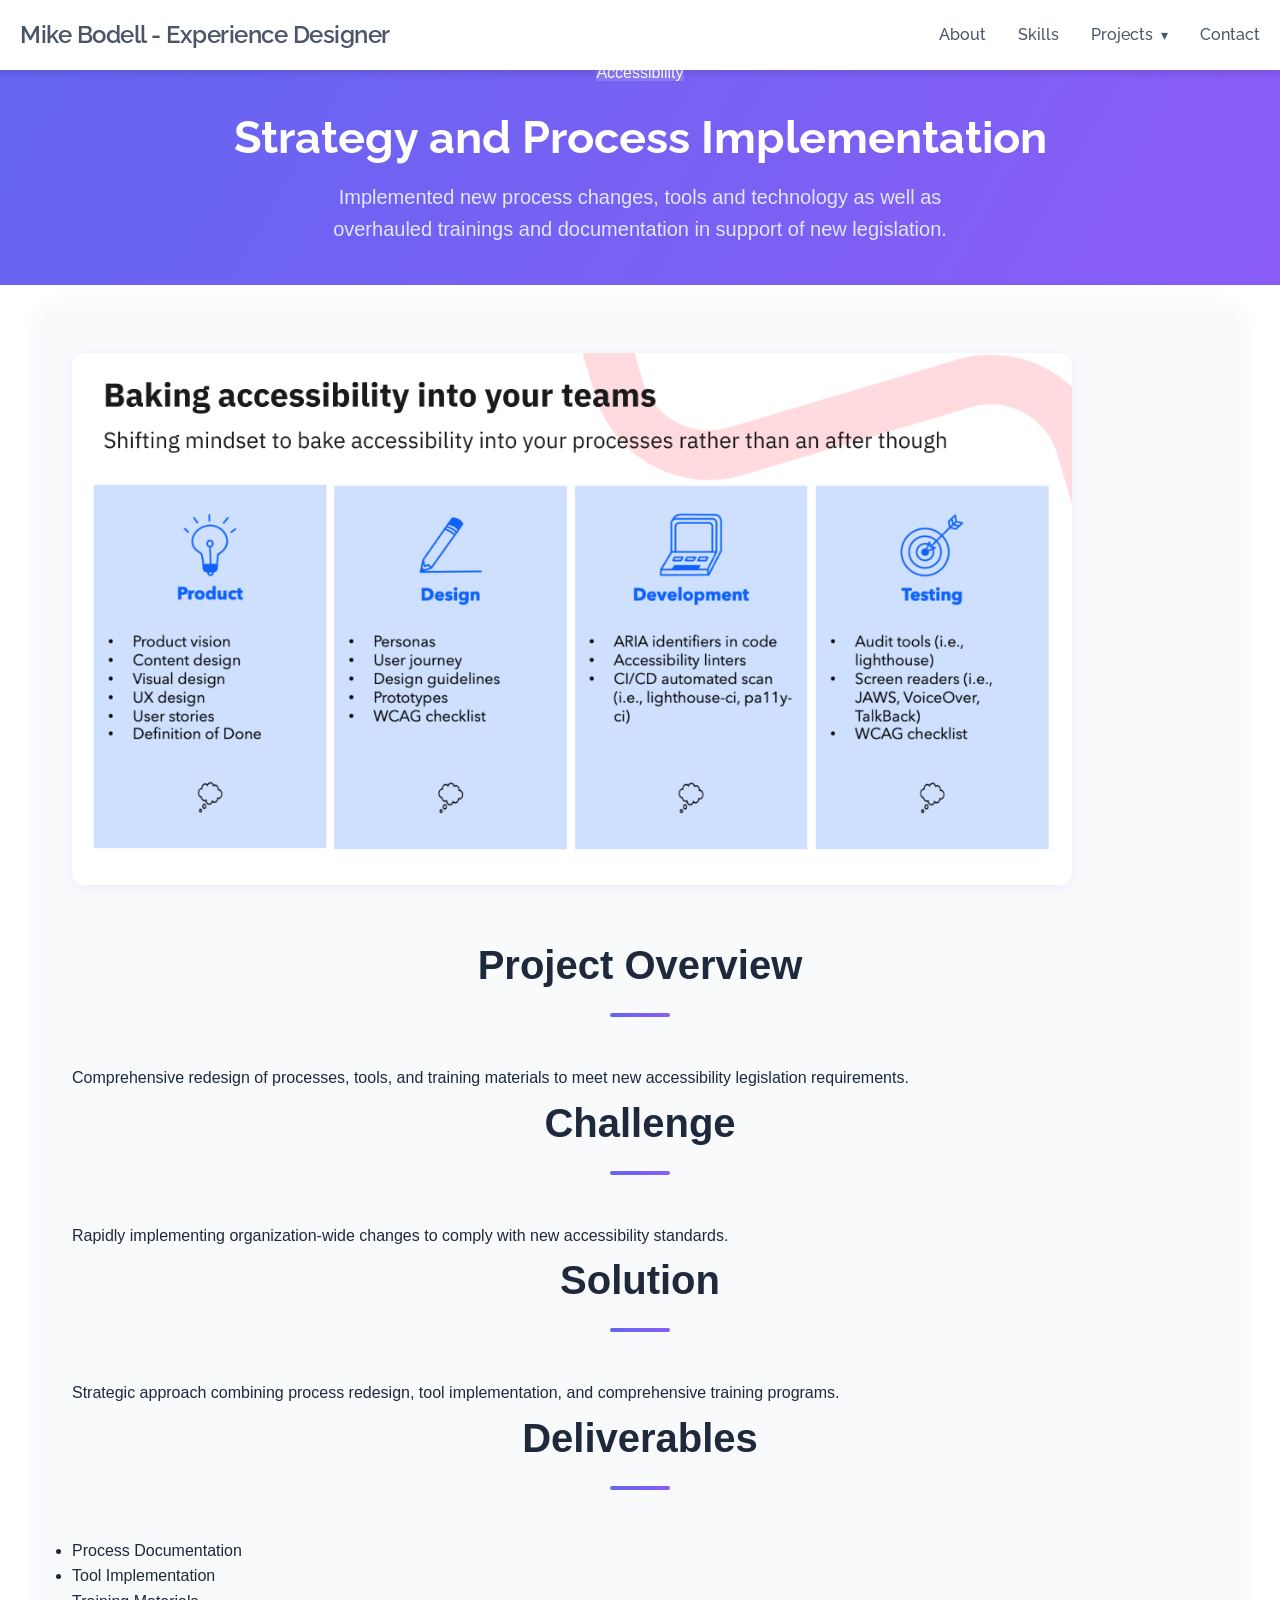
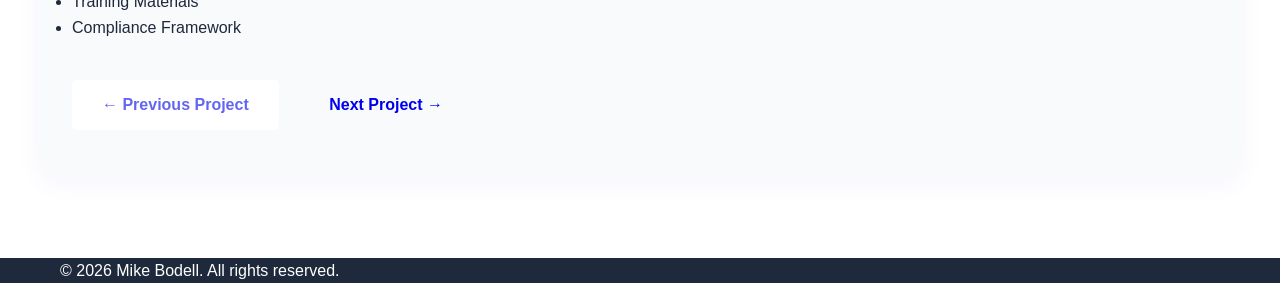
==== project-accessibility.html @ a9378286 "Enhance project pages: stylize to match homepage, update dropdown, unify card links, and improve lay" ====
<!DOCTYPE html>
<html lang="en">
<head>
    <meta charset="UTF-8">
    <meta name="viewport" content="width=device-width, initial-scale=1.0">
    <title>Strategy and Process Implementation - Mike Bodell</title>
    <link rel="preconnect" href="https://fonts.googleapis.com">
    <link rel="preconnect" href="https://fonts.gstatic.com" crossorigin>
    <link href="https://fonts.googleapis.com/css2?family=Raleway:wght@400;600;700&display=swap" rel="stylesheet">
    <link rel="stylesheet" href="css/styles.css">
</head>
<body>
    <nav class="navbar">
        <div class="container">
            <a href="index.html#home" class="nav-brand">Mike Bodell - Experience Designer</a>
            <button class="nav-toggle" aria-label="Toggle navigation">
                <span></span>
                <span></span>
                <span></span>
            </button>
            <ul class="nav-menu">
                <li><a href="index.html#about" class="nav-link">About</a></li>
                <li><a href="index.html#skills" class="nav-link">Skills</a></li>
                <li class="nav-item-dropdown">
                    <a href="index.html#projects" class="nav-link">Projects</a>
                    <ul class="dropdown-menu">
                        <li><a href="project-telecomm.html">Telecomm E-Commerce</a></li>
                        <li><a href="project-realestate.html">Real Estate Tools</a></li>
                        <li><a href="project-publicsector.html">Salesforce Experience Cloud</a></li>
                        <li><a href="project-accessibility.html">Strategy Implementation</a></li>
                        <li><a href="project-agriculture.html">Financial Hub</a></li>
                        <li><a href="project-aerospace.html">Aerospace App Design</a></li>
                    </ul>
                </li>
                <li><a href="index.html#contact" class="nav-link">Contact</a></li>
            </ul>
        </div>
    </nav>

    <!-- Project Hero Banner -->
    <section class="project-hero" style="background: linear-gradient(120deg, #6366f1 0%, #8b5cf6 100%); padding: 60px 0 40px; color: #fff; text-align: center;">
        <div class="container">
            <span class="industry-badge" style="background: rgba(255,255,255,0.15); color: #fff;">Accessibility</span>
            <h1 style="font-size: 2.8rem; margin: 1rem 0 0.5rem; font-family: 'Raleway', sans-serif;">Strategy and Process Implementation</h1>
            <p class="project-intro" style="font-size: 1.25rem; color: #e0e7ff; max-width: 700px; margin: 0 auto;">Implemented new process changes, tools and technology as well as overhauled trainings and documentation in support of new legislation.</p>
        </div>
    </section>

    <section class="project-detail">
        <div class="container" style="background: #f8fafc; border-radius: 18px; box-shadow: 0 4px 24px rgba(99,102,241,0.07); padding: 3rem 2rem; margin-top: -60px;">
            <div class="project-image-full" style="max-width: 1000px !important; width: 1000px !important; margin-bottom: 2.5rem;">
                <img src="Images/Accessibility Tile.png" alt="Accessibility Project" style="object-fit: contain; max-width: 100%; height: auto; border-radius: 12px; box-shadow: 0 2px 12px rgba(99,102,241,0.08);">
            </div>
            <div class="project-content-detail">
                <h2 class="section-title">Project Overview</h2>
                <p>Comprehensive redesign of processes, tools, and training materials to meet new accessibility legislation requirements.</p>

                <h2 class="section-title">Challenge</h2>
                <p>Rapidly implementing organization-wide changes to comply with new accessibility standards.</p>

                <h2 class="section-title">Solution</h2>
                <p>Strategic approach combining process redesign, tool implementation, and comprehensive training programs.</p>

                <h2 class="section-title">Deliverables</h2>
                <ul>
                    <li>Process Documentation</li>
                    <li>Tool Implementation</li>
                    <li>Training Materials</li>
                    <li>Compliance Framework</li>
                </ul>
            </div>
            <div class="project-navigation" style="margin-top: 2.5rem;">
                <a href="project-publicsector.html" class="btn btn-primary" style="margin-right: 1rem;">← Previous Project</a>
                <a href="project-agriculture.html" class="btn btn-secondary">Next Project →</a>
            </div>
        </div>
    </section>

    <footer class="footer">
        <div class="container">
            <p>&copy; 2026 Mike Bodell. All rights reserved.</p>
        </div>
    </footer>

    <script src="js/script.js"></script>
</body>
</html>
---- css/styles.css ----
/* Reset and Base Styles */
* {
    margin: 0;
    padding: 0;
    box-sizing: border-box;
}

:root {
    --primary-color: #6366f1;
    --secondary-color: #8b5cf6;
    --dark-bg: #1e293b;
    --light-bg: #f8fafc;
    --text-dark: #1e293b;
    --text-light: #64748b;
    --white: #ffffff;
    --shadow: 0 4px 6px rgba(0, 0, 0, 0.1);
    --transition: all 0.3s ease;
}

body {
    font-family: -apple-system, BlinkMacSystemFont, 'Segoe UI', Roboto, 'Helvetica Neue', Arial, sans-serif;
    line-height: 1.6;
    color: var(--text-dark);
    background-color: var(--white);
}

.container {
    max-width: 1200px;
    margin: 0 auto;
    padding: 0 20px;
}

/* Navigation */
.navbar {
    background-color: var(--white);
    box-shadow: var(--shadow);
    position: fixed;
    width: 100%;
    top: 0;
    z-index: 1000;
    transition: var(--transition);
}

.navbar .container {
    display: flex;
    justify-content: space-between;
    align-items: center;
    padding: 1rem 20px;
    max-width: 100%;
    margin: 0;
}

.nav-brand {
    font-size: 1.5rem;
    font-weight: 600;
    color: #4a5568;
    text-decoration: none;
    transition: var(--transition);
    font-family: 'Raleway', sans-serif;
    letter-spacing: -0.5px;
}

.nav-brand:hover {
    opacity: 0.8;
}

.nav-menu {
    display: flex;
    list-style: none;
    gap: 2rem;
}

.nav-link {
    text-decoration: none;
    color: #4a5568;
    font-weight: 500;
    transition: var(--transition);
    font-family: 'Raleway', sans-serif;
}

.nav-link:hover {
    color: var(--primary-color);
}

.nav-item-dropdown {
    position: relative;
}

.nav-item-dropdown > .nav-link::after {
    content: " ▾";
    font-size: 0.9em;
    margin-left: 0.25rem;
}

.dropdown-menu {
    display: none;
    position: absolute;
    top: 100%;
    right: 0;
    background: var(--white);
    box-shadow: 0 4px 12px rgba(0, 0, 0, 0.15);
    border-radius: 8px;
    padding: 0.5rem 0;
    min-width: 220px;
    list-style: none;
    z-index: 1000;
}

.nav-item-dropdown:hover .dropdown-menu {
    display: block;
}

.dropdown-menu li {
    padding: 0;
}

.dropdown-menu a {
    display: block;
    padding: 0.75rem 1.25rem;
    color: var(--text-dark);
    text-decoration: none;
    transition: var(--transition);
    font-family: 'Raleway', sans-serif;
}

.dropdown-menu a:hover {
    background: var(--light-bg);
    color: var(--primary-color);
}

.nav-toggle {
    display: none;
    flex-direction: column;
    background: none;
    border: none;
    cursor: pointer;
    padding: 0;
}

.nav-toggle span {
    width: 25px;
    height: 3px;
    background-color: var(--text-dark);
    margin: 3px 0;
    transition: var(--transition);
}

/* Hero Section */
.hero {
    background: linear-gradient(135deg, rgba(99, 102, 241, 0.65), rgba(139, 92, 246, 0.65)),
                url('https://images.unsplash.com/photo-1545235617-9465d2a55698?w=1920&q=80') center/cover no-repeat;
    color: var(--white);
    min-height: 100vh;
    display: flex;
    align-items: center;
    justify-content: center;
    text-align: center;
    padding-top: 80px;
    position: relative;
}

.hero::before {
    content: '';
    position: absolute;
    top: 0;
    left: 0;
    right: 0;
    bottom: 0;
    background: rgba(30, 41, 59, 0.15);
    z-index: 0;
}

.hero .container {
    position: relative;
    z-index: 1;
}

.hero-title {
    font-size: 3rem;
    margin-bottom: 1rem;
    animation: fadeInUp 1s ease;
}

.hero-subtitle {
    font-size: 1.5rem;
    margin-bottom: 2rem;
    animation: fadeInUp 1s ease 0.2s;
    animation-fill-mode: both;
}

.highlight {
    color: #fbbf24;
}

/* Buttons */
.btn {
    display: inline-block;
    padding: 12px 30px;
    text-decoration: none;
    border-radius: 5px;
    font-weight: 600;
    transition: var(--transition);
    border: none;
    cursor: pointer;
    font-size: 1rem;
}

.btn-primary {
    background-color: var(--white);
    color: var(--primary-color);
    animation: fadeInUp 1s ease 0.4s;
    animation-fill-mode: both;
}

.btn-primary:hover {
    transform: translateY(-2px);
    box-shadow: 0 8px 16px rgba(0, 0, 0, 0.2);
}

/* Section Styles */
section {
    padding: 80px 0;
}

.section-title {
    text-align: center;
    font-size: 2.5rem;
    margin-bottom: 3rem;
    color: var(--text-dark);
    position: relative;
}

.section-title::after {
    content: '';
    display: block;
    width: 60px;
    height: 4px;
    background: linear-gradient(to right, var(--primary-color), var(--secondary-color));
    margin: 1rem auto 0;
    border-radius: 2px;
}

/* About Section */
.about {
    background-color: var(--light-bg);
}

.about-content {
    max-width: 800px;
    margin: 0 auto;
}

.about-text p {
    font-size: 1.1rem;
    color: var(--text-light);
    margin-bottom: 1rem;
    line-height: 1.8;
}

/* Skills Section */
.skills-container {
    display: flex;
    flex-wrap: wrap;
    gap: 1rem;
    justify-content: center;
    max-width: 900px;
    margin: 0 auto;
}

.skill-tag {
    background: linear-gradient(135deg, #f8fafc 0%, #e2e8f0 100%);
    color: var(--text-dark);
    padding: 0.75rem 1.5rem;
    border-radius: 25px;
    font-size: 0.95rem;
    font-weight: 500;
    transition: var(--transition);
    box-shadow: 0 2px 4px rgba(0, 0, 0, 0.08);
    border: 1px solid #e2e8f0;
    text-decoration: none;
    color: inherit;
    display: block;
    cursor: pointer;
    cursor: default;
}

.skill-tag:hover {
    transform: translateY(-3px);
    box-shadow: 0 6px 12px rgba(99, 102, 241, 0.15);
    background: linear-gradient(135deg, #f0f4ff 0%, #e0e7ff 100%);
    border-color: var(--primary-color);
}

/* Projects Section */
.projects {
    background-color: var(--light-bg);
    overflow: hidden;
}

.carousel-container {
    position: relative;
    max-width: 1200px;
    margin: 0 auto;
}

.projects-carousel {
    overflow: hidden;
    padding: 0 60px 1.5rem;
}

.projects-track {
    display: flex;
    transition: transform 0.5s ease;
    gap: 2rem;
}

.project-card {
    flex: 0 0 calc(33.333% - 1.35rem);
    background: var(--white);
    border-radius: 10px;
    overflow: hidden;
    box-shadow: var(--shadow);
    transition: var(--transition);
    text-decoration: none;
    color: inherit;
    display: block;
}

.project-card:hover {
    transform: translateY(-10px);
    box-shadow: 0 12px 24px rgba(0, 0, 0, 0.15);
    text-decoration: none;
}

.project-card h3,
.project-card p,
.project-card .tag {
    text-decoration: none;
}

.carousel-btn {
    position: absolute;
    top: 50%;
    transform: translateY(-50%);
    background: var(--white);
    border: 2px solid var(--primary-color);
    color: var(--primary-color);
    width: 50px;
    height: 50px;
    border-radius: 50%;
    font-size: 2rem;
    cursor: pointer;
    z-index: 10;
    transition: var(--transition);
    display: flex;
    align-items: center;
    justify-content: center;
    box-shadow: var(--shadow);
}

.carousel-btn:hover {
    background: var(--primary-color);
    color: var(--white);
}

.carousel-btn-prev {
    left: 0;
}

.carousel-btn-next {
    right: 0;
}

.carousel-dots {
    display: flex;
    justify-content: center;
    gap: 0.5rem;
    margin-top: 2rem;
}

.carousel-dot {
    width: 12px;
    height: 12px;
    border-radius: 50%;
    background: #cbd5e0;
    cursor: pointer;
    transition: var(--transition);
    border: none;
}

.carousel-dot.active {
    background: var(--primary-color);
    width: 32px;
    border-radius: 6px;
}

.project-image {
    height: 200px;
    background: linear-gradient(135deg, var(--primary-color), var(--secondary-color));
    position: relative;
    background-position: center 10px;
}

.industry-tag {
    position: absolute;
    top: 12px;
    left: 12px;
    background: rgba(255, 255, 255, 0.95);
    color: var(--text-dark);
    padding: 0.4rem 0.8rem;
    border-radius: 6px;
    font-size: 0.75rem;
    font-weight: 600;
    text-transform: uppercase;
    letter-spacing: 0.5px;
    box-shadow: 0 2px 6px rgba(0, 0, 0, 0.15);
}

.project-content {
    padding: 1.5rem;
}

.project-content h3 {
    margin-bottom: 0.5rem;
    color: var(--text-dark);
}

.project-content p {
    color: var(--text-light);
    margin-bottom: 1rem;
}

.project-tags {
    display: flex;
    flex-wrap: wrap;
    gap: 0.5rem;
}

.tag {
    background-color: #e0e7ff;
    color: var(--primary-color);
    padding: 0.25rem 0.75rem;
    border-radius: 15px;
    font-size: 0.875rem;
    font-weight: 500;
}

/* Contact Section */
.contact-form {
    max-width: 600px;
    margin: 0 auto;
}

.form-group {
    margin-bottom: 1.5rem;
}

.form-group label {
    display: block;
    margin-bottom: 0.5rem;
    font-weight: 600;
    color: var(--text-dark);
}

.form-group input,
.form-group textarea {
    width: 100%;
    padding: 12px;
    border: 2px solid #e2e8f0;
    border-radius: 5px;
    font-size: 1rem;
    font-family: inherit;
    transition: var(--transition);
}

.form-group input:focus,
.form-group textarea:focus {
    outline: none;
    border-color: var(--primary-color);
}

.form-message {
    text-align: center;
    margin-top: 1rem;
    padding: 1rem;
    border-radius: 5px;
    display: none;
}

.form-message.success {
    background-color: #d1fae5;
    color: #065f46;
    display: block;
}

.form-message.error {
    background-color: #fee2e2;
    color: #991b1b;
    display: block;
}

/* Footer */
.footer {
    background-color: var(--dark-bg);
    color: var(--white);
   Project Detail Pages */
.project-detail {
    padding: 120px 0 80px;
    min-height: 100vh;
}

.project-header {
    text-align: center;
    margin-bottom: 3rem;
}

.industry-badge {
    display: inline-block;
    background: linear-gradient(135deg, var(--primary-color), var(--secondary-color));
    color: var(--white);
    padding: 0.5rem 1.5rem;
    border-radius: 25px;
    font-size: 0.875rem;
    font-weight: 600;
    text-transform: uppercase;
    letter-spacing: 1px;
    margin-bottom: 1.5rem;
}

.project-header h1 {
    font-size: 2.5rem;
    margin-bottom: 1rem;
    color: var(--text-dark);
}

.project-intro {
    font-size: 1.25rem;
    color: var(--text-light);
    max-width: 800px;
    margin: 0 auto;
    line-height: 1.8;
}

.project-image-full {
    margin: 3rem auto;
    border-radius: 10px;
    overflow: hidden;
    box-shadow: var(--shadow);
    max-width: 600px;
}

.project-image-full img {
    width: 100%;
    height: auto;
    display: block;
}

.project-content-detail {
    max-width: 800px;
    margin: 3rem auto;
}

.project-content-detail h2 {
    font-size: 2rem;
    margin: 2rem 0 1rem;
    color: var(--text-dark);
}

.project-content-detail p {
    font-size: 1.1rem;
    color: var(--text-light);
    line-height: 1.8;
    margin-bottom: 1.5rem;
}

.project-content-detail ul {
    list-style: none;
    padding: 0;
    margin: 1.5rem 0;
}

.project-content-detail li {
    font-size: 1.1rem;
    color: var(--text-light);
    padding: 0.5rem 0 0.5rem 2rem;
    position: relative;
}

.project-content-detail li::before {
    content: "→";
    position: absolute;
    left: 0;
    color: var(--primary-color);
    font-weight: bold;
}

.project-navigation {
    display: flex;
    justify-content: space-between;
    gap: 1rem;
    margin: 3rem auto;
    max-width: 800px;
}

.btn-secondary {
    background-color: var(--light-bg);
    color: var(--text-dark);
}

.btn-secondary:hover {
    background-color: #e2e8f0;
}

/*  text-align: center;
    padding: 2rem 0;
}

/* Animations */
@keyframes fadeInUp {
    from {
        opacity: 0;
        transform: translateY(30px);
    }
    to {
        opacity: 1;
        transform: translateY(0);
    }
}

/* Responsive Design */
@media (max-width: 768px) {
    .nav-toggle {
        display: flex;
    }

    .nav-menu {
        position: fixed;
        left: -100%;
        top: 70px;
        flex-direction: column;
        background-color: var(--white);
        width: 100%;
        text-align: center;
        transition: var(--transition);
        box-shadow: var(--shadow);
        padding: 2rem 0;
    }

    .nav-menu.active {
        left: 0;
    }

    .hero-title {
        font-size: 2rem;
    }

    .hero-subtitle {
        font-size: 1.2rem;
    }

    .section-title {
        font-size: 2rem;
    }

    .project-card {
        flex: 0 0 100%;
    }

    .projects-carousel {
        padding: 0 50px;
    }

    .carousel-btn {
        width: 40px;
        height: 40px;
        font-size: 1.5rem;
    }

    .nav-item-dropdown {
        position: relative;
    }

    .dropdown-menu {
        position: static;
        box-shadow: none;
        padding: 0.5rem 0 0.5rem 1rem;
        background: transparent;
    }

    .nav-item-dropdown:hover .dropdown-menu {
        display: none;
    }

    .nav-menu.active .dropdown-menu {
        display: block;
    }

    .dropdown-menu a {
        padding: 0.5rem 0.75rem;
        font-size: 0.9rem;
    }

    .project-navigation {
        flex-direction: column;
    }

    .project-header h1 {
        font-size: 2rem;
    }
}

@media (max-width: 480px) {
    .hero-title {
        font-size: 1.5rem;
    }

    .hero-subtitle {
        font-size: 1rem;
    }

    .container {
        padding: 0 15px;
    }

    .carousel-btn {
        width: 35px;
        height: 35px;
    }

    .projects-carousel {
        padding: 0 40px;
    }
}
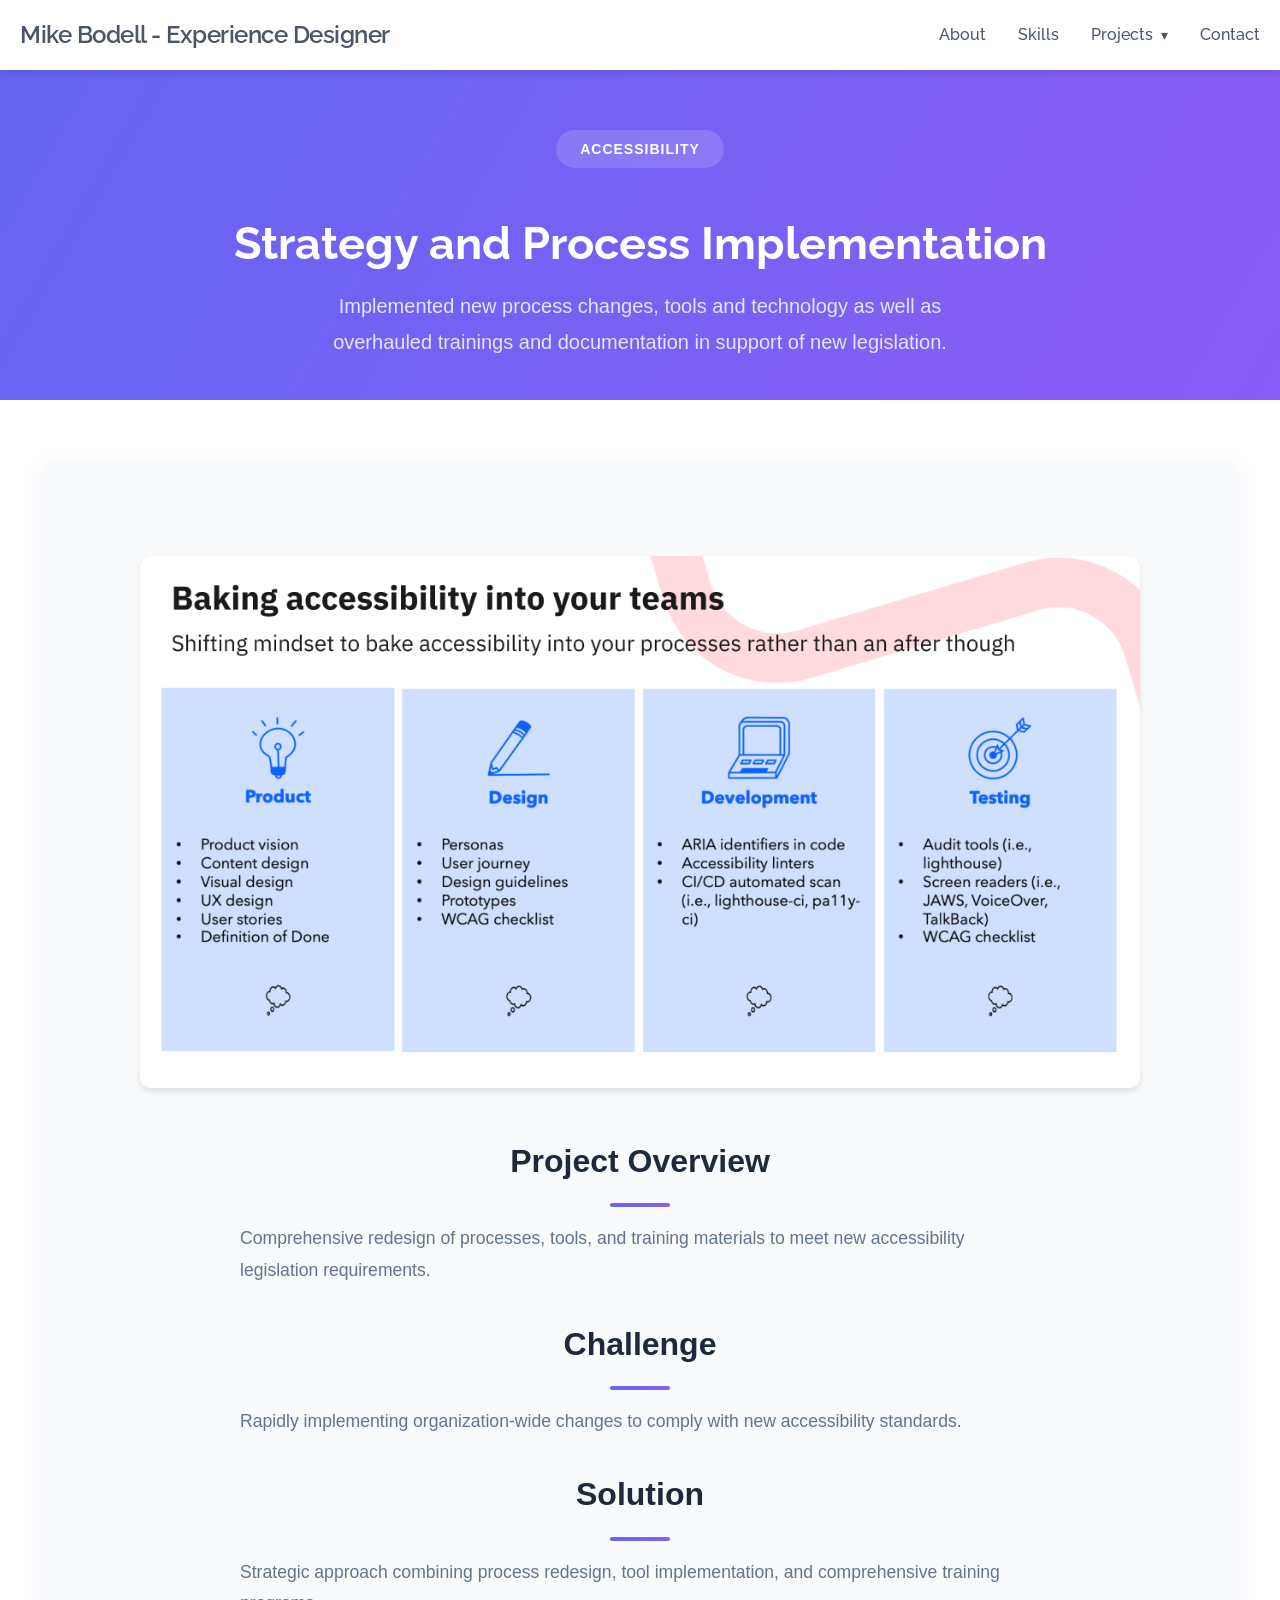
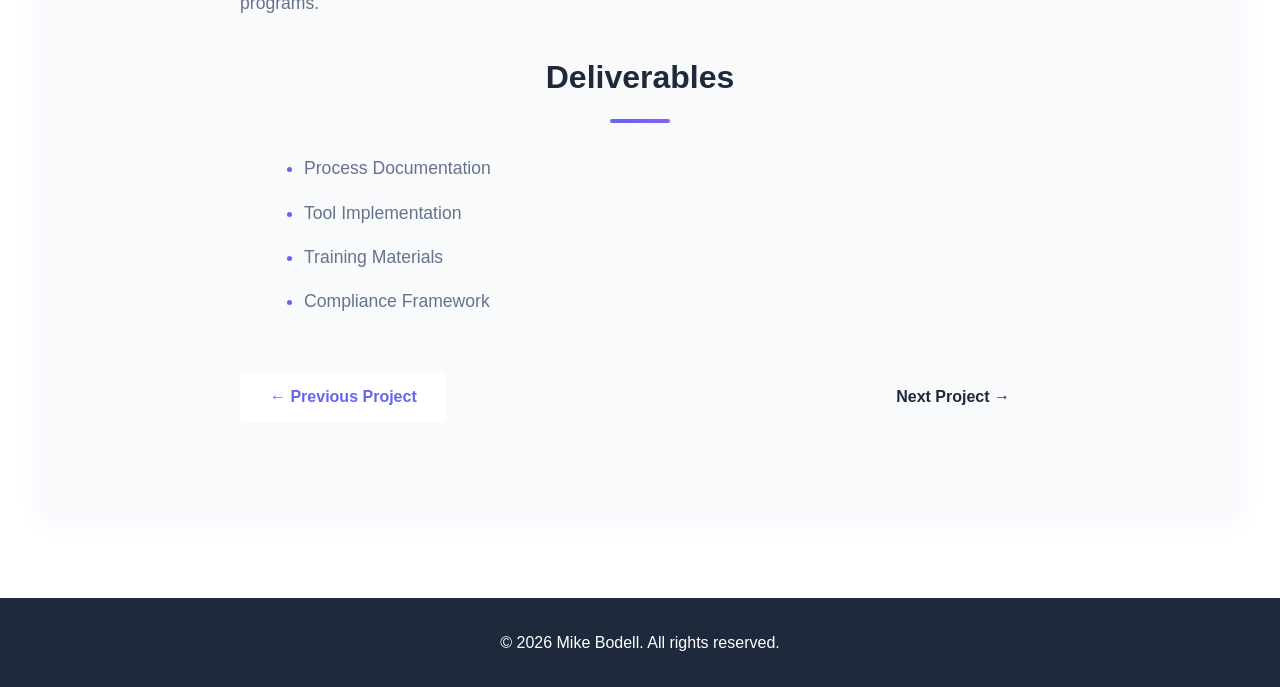
==== commit 188e2281: "Update project pages: Telecomm case study, real estate case study, hero fixes, OKR/prototype/style g" ====
--- a/project-accessibility.html
+++ b/project-accessibility.html
@@ -38,7 +38,7 @@
     </nav>
 
     <!-- Project Hero Banner -->
-    <section class="project-hero" style="background: linear-gradient(120deg, #6366f1 0%, #8b5cf6 100%); padding: 60px 0 40px; color: #fff; text-align: center;">
+    <section class="project-hero" style="background: linear-gradient(120deg, #6366f1 0%, #8b5cf6 100%); padding: 130px 0 40px; color: #fff; text-align: center;">
         <div class="container">
             <span class="industry-badge" style="background: rgba(255,255,255,0.15); color: #fff;">Accessibility</span>
             <h1 style="font-size: 2.8rem; margin: 1rem 0 0.5rem; font-family: 'Raleway', sans-serif;">Strategy and Process Implementation</h1>
--- a/css/styles.css
+++ b/css/styles.css
@@ -503,7 +503,11 @@
 .footer {
     background-color: var(--dark-bg);
     color: var(--white);
-   Project Detail Pages */
+    text-align: center;
+    padding: 2rem 0;
+}
+
+/* Project Detail Pages */
 .project-detail {
     padding: 120px 0 80px;
     min-height: 100vh;
@@ -574,24 +578,102 @@
 }
 
 .project-content-detail ul {
-    list-style: none;
-    padding: 0;
-    margin: 1.5rem 0;
+    list-style: disc;
+    list-style-position: outside;
+    padding: 0 0 0 2rem;
+    margin: 1.5rem 0 1.75rem 2rem;
 }
 
 .project-content-detail li {
     font-size: 1.1rem;
     color: var(--text-light);
-    padding: 0.5rem 0 0.5rem 2rem;
-    position: relative;
+    padding: 0.45rem 0;
+    line-height: 1.7;
 }
 
 .project-content-detail li::before {
-    content: "→";
-    position: absolute;
-    left: 0;
+    content: none;
+}
+
+.project-content-detail li::marker {
     color: var(--primary-color);
-    font-weight: bold;
+}
+
+.project-content-detail .project-list {
+    margin-left: 2.5rem;
+    padding-left: 1.25rem;
+}
+
+.okr-grid {
+    display: grid;
+    grid-template-columns: repeat(3, minmax(0, 1fr));
+    gap: 1rem;
+    margin: 1.5rem 0 2rem;
+}
+
+.okr-card {
+    background: #ffffff;
+    border: 1px solid #dbe6ff;
+    border-radius: 12px;
+    padding: 1.25rem;
+    box-shadow: 0 6px 18px rgba(30, 41, 59, 0.06);
+}
+
+.okr-card h3 {
+    font-size: 1.15rem;
+    margin-bottom: 0.5rem;
+    color: var(--text-dark);
+}
+
+.okr-card p {
+    margin-bottom: 0.75rem;
+}
+
+.okr-card .project-list {
+    margin: 0.75rem 0 0 1rem;
+    padding-left: 1rem;
+}
+
+.prototype-section {
+    background: linear-gradient(135deg, #f0f4ff 0%, #eef2ff 100%);
+    border: 1px solid #c7d2fe;
+    border-radius: 12px;
+    padding: 1.25rem;
+    margin: 1.5rem 0 2rem;
+}
+
+.prototype-section .project-list {
+    margin: 0.75rem 0 0 1rem;
+    padding-left: 1rem;
+}
+
+.prototype-figure {
+    margin: 1rem 0 1.25rem;
+}
+
+.prototype-figure img {
+    width: 100%;
+    height: auto;
+    display: block;
+    border-radius: 10px;
+    border: 1px solid #cbd5e1;
+    box-shadow: 0 8px 20px rgba(30, 41, 59, 0.12);
+}
+
+.prototype-figure figcaption {
+    margin-top: 0.6rem;
+    font-size: 0.95rem;
+    color: #475569;
+}
+
+.prototype-callout {
+    margin-top: 1rem;
+    padding: 0.9rem 1rem;
+    background: #ffffff;
+    border-left: 4px solid var(--primary-color);
+    border-radius: 8px;
+    font-weight: 600;
+    color: #334155;
 }
 
 .project-navigation {
@@ -609,10 +691,6 @@
 
 .btn-secondary:hover {
     background-color: #e2e8f0;
-}
-
-/*  text-align: center;
-    padding: 2rem 0;
 }
 
 /* Animations */
@@ -707,6 +785,10 @@
     .project-header h1 {
         font-size: 2rem;
     }
+
+    .okr-grid {
+        grid-template-columns: 1fr;
+    }
 }
 
 @media (max-width: 480px) {
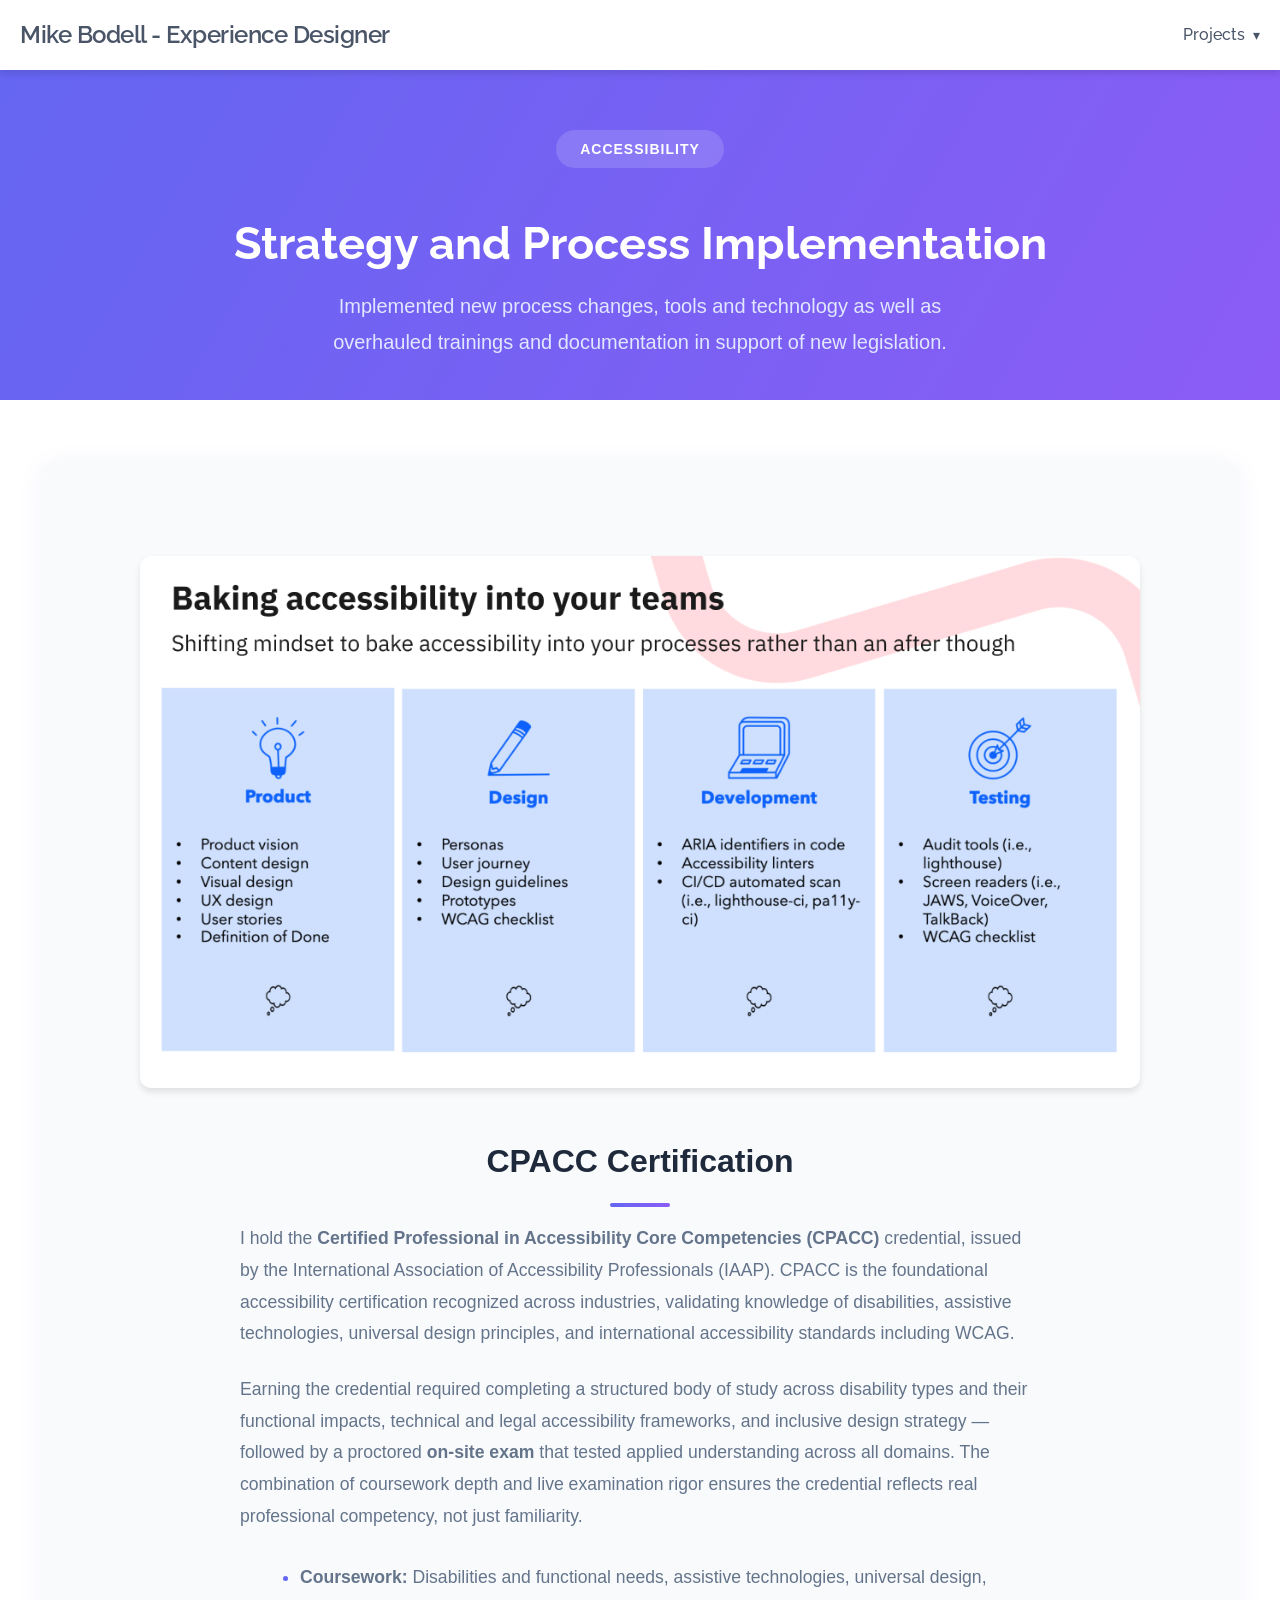
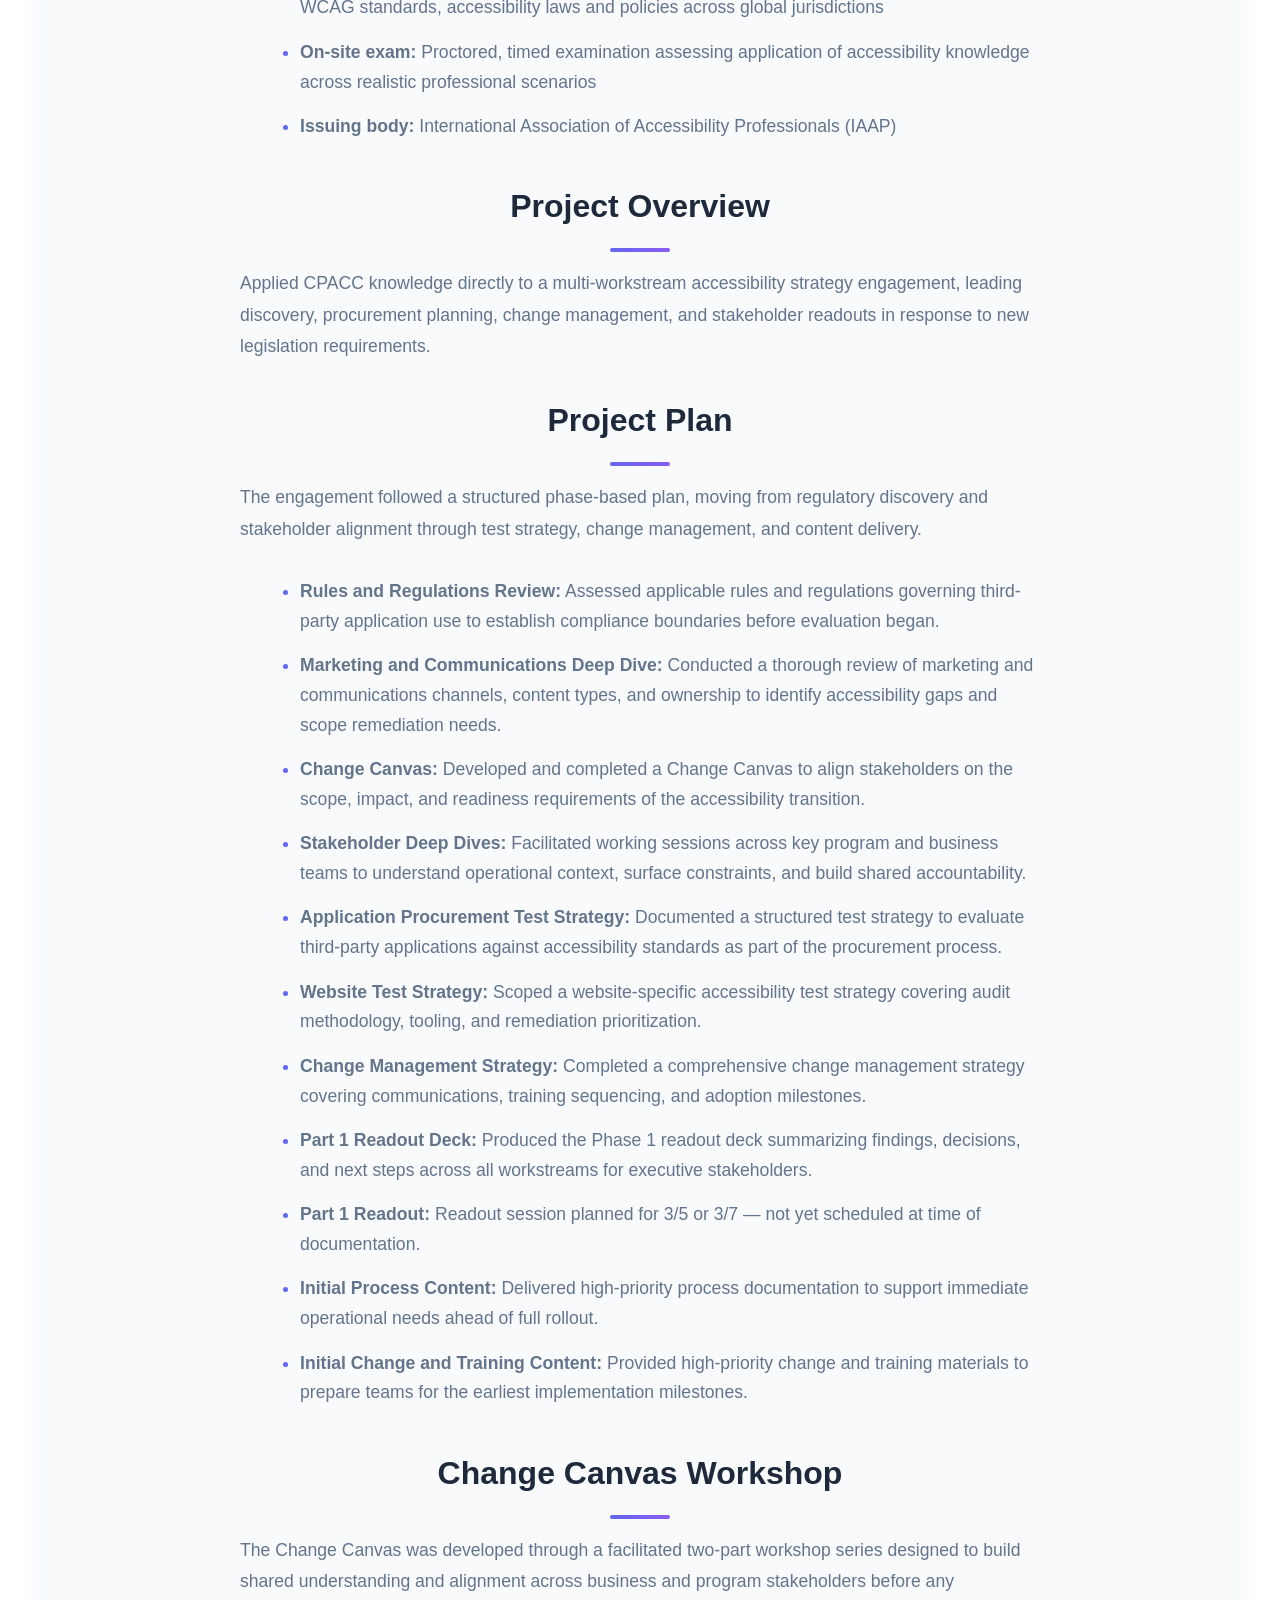
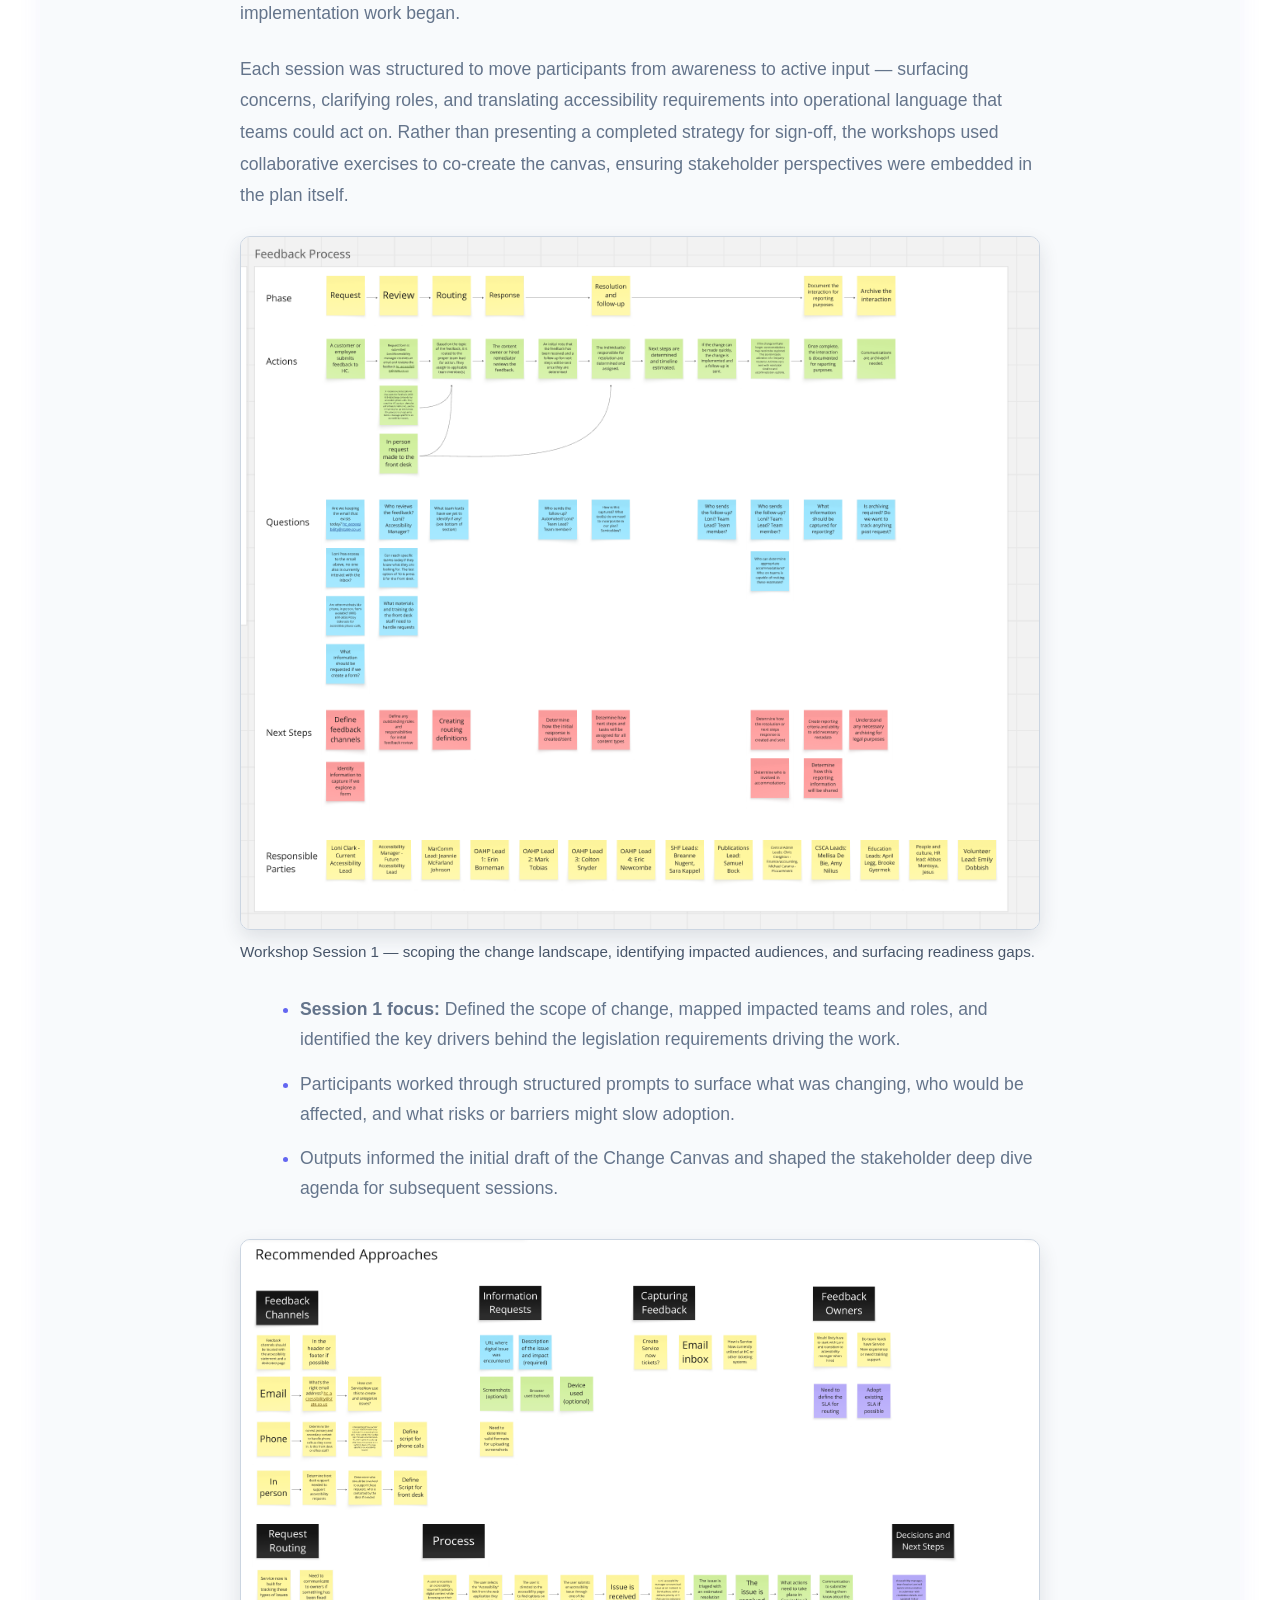
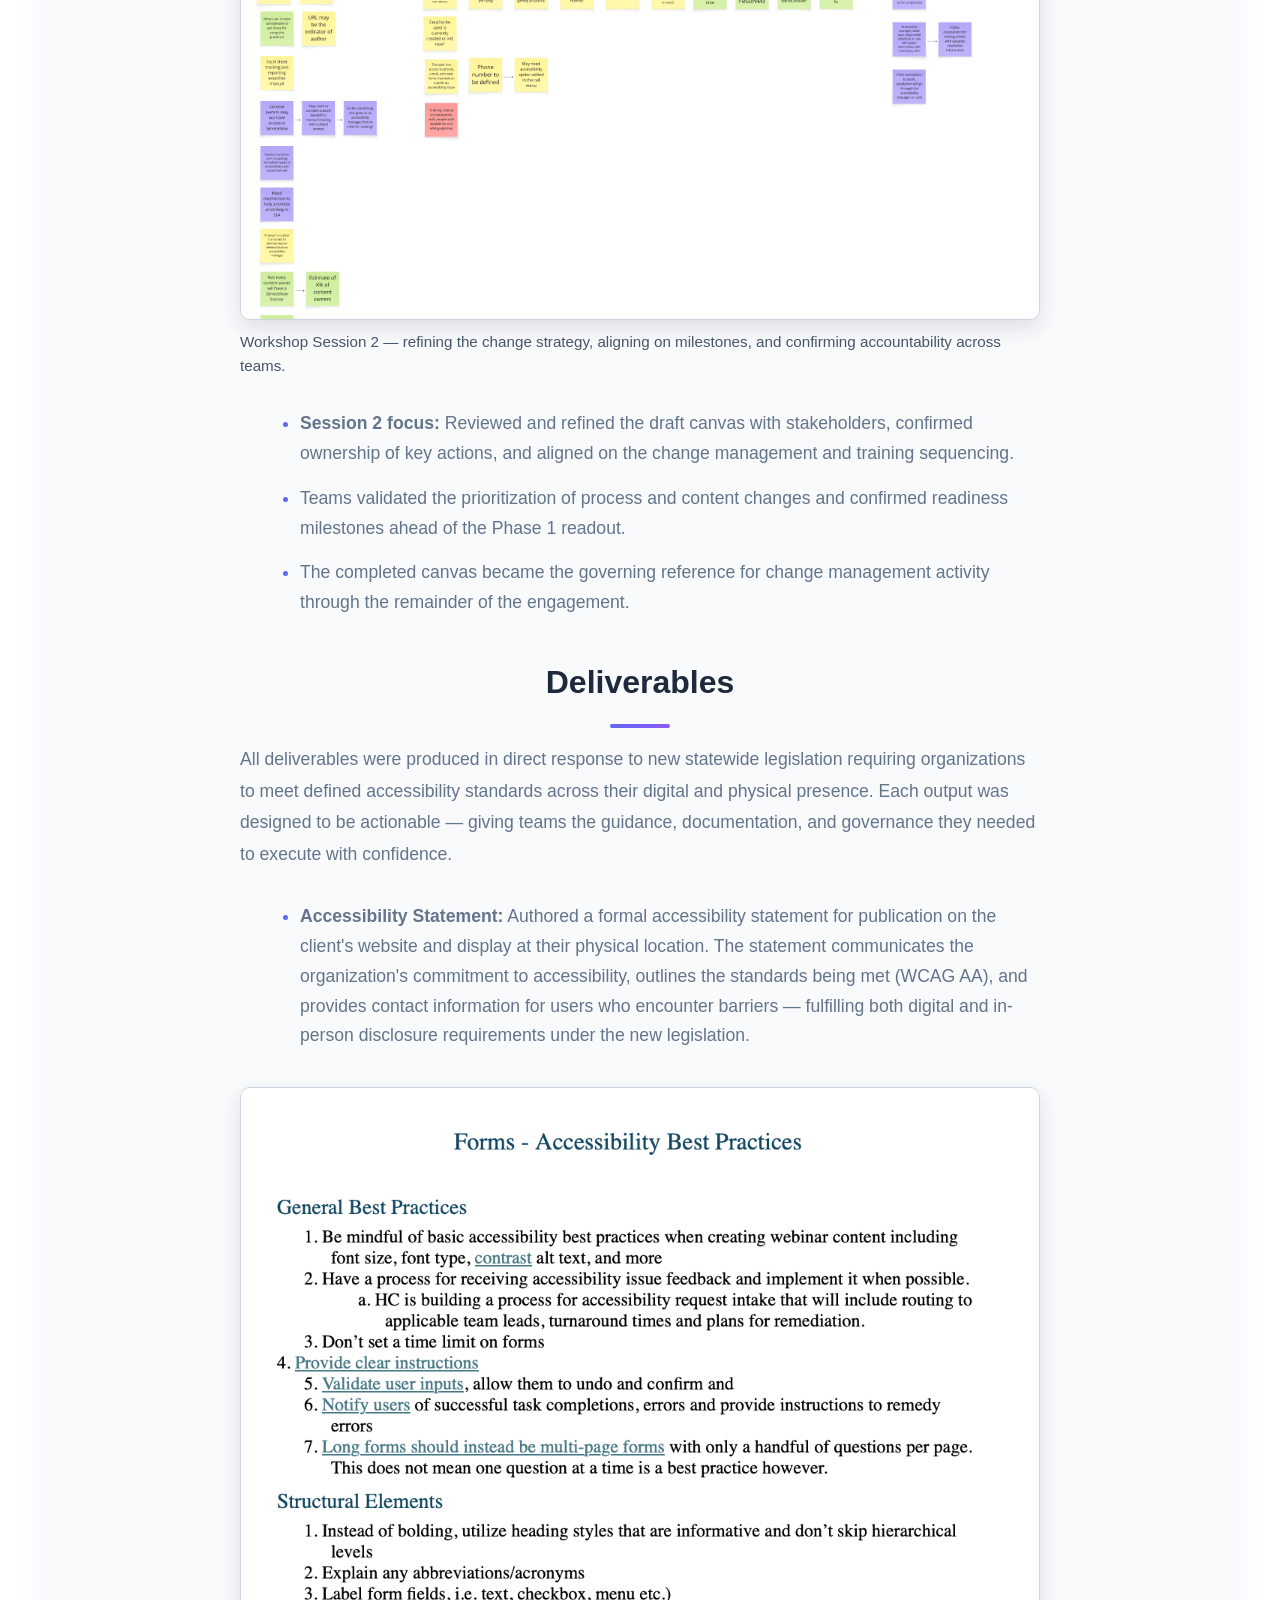
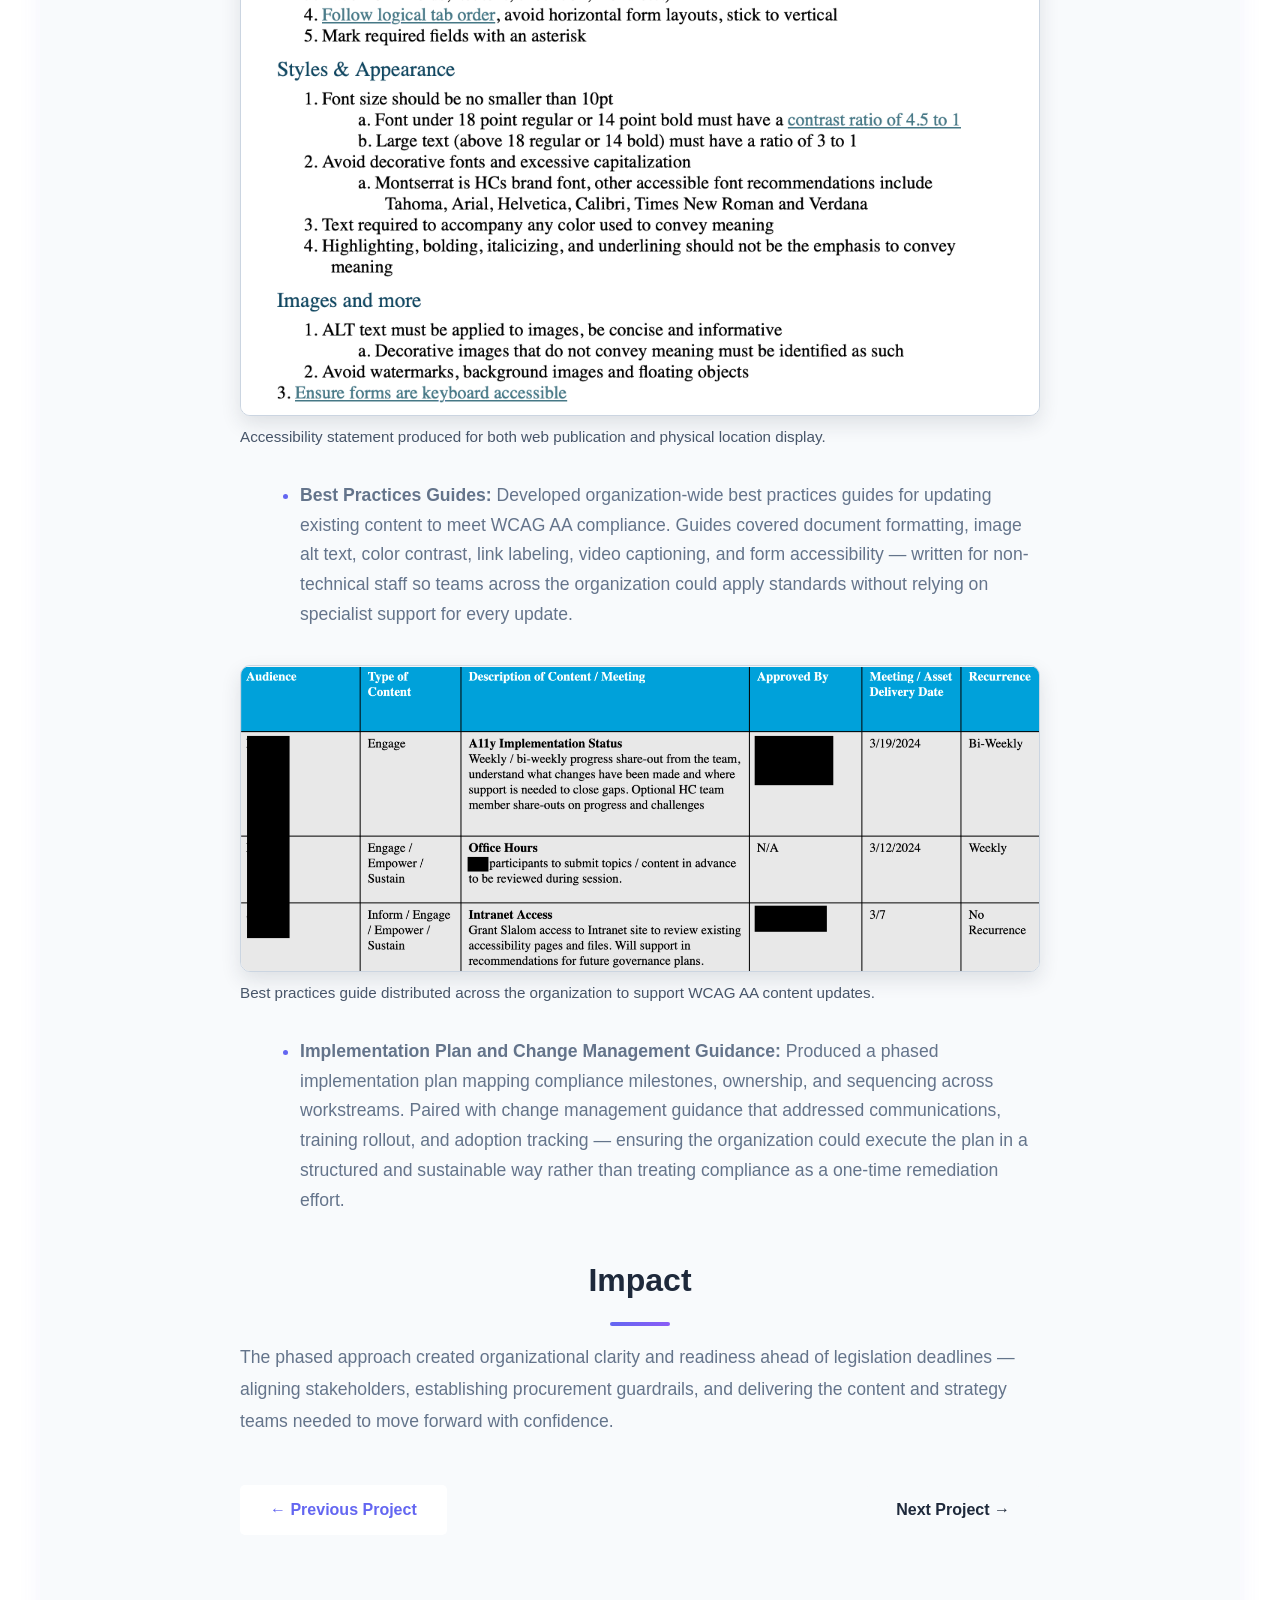
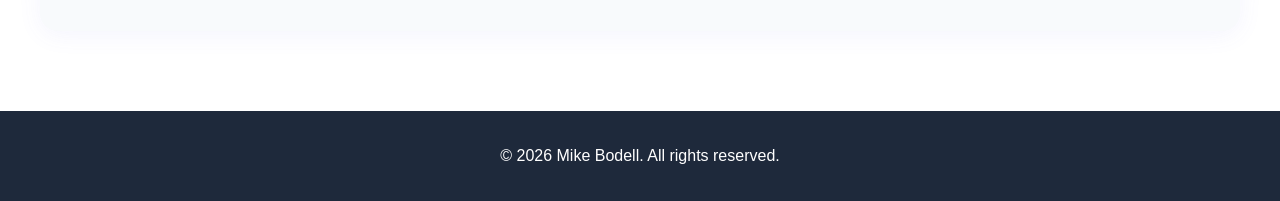
==== commit 53befe6f: "Update portfolio project pages with UX case studies, accessibility content, and deliverables" ====
--- a/project-accessibility.html
+++ b/project-accessibility.html
@@ -19,8 +19,6 @@
                 <span></span>
             </button>
             <ul class="nav-menu">
-                <li><a href="index.html#about" class="nav-link">About</a></li>
-                <li><a href="index.html#skills" class="nav-link">Skills</a></li>
                 <li class="nav-item-dropdown">
                     <a href="index.html#projects" class="nav-link">Projects</a>
                     <ul class="dropdown-menu">
@@ -32,7 +30,7 @@
                         <li><a href="project-aerospace.html">Aerospace App Design</a></li>
                     </ul>
                 </li>
-                <li><a href="index.html#contact" class="nav-link">Contact</a></li>
+
             </ul>
         </div>
     </nav>
@@ -52,22 +50,78 @@
                 <img src="Images/Accessibility Tile.png" alt="Accessibility Project" style="object-fit: contain; max-width: 100%; height: auto; border-radius: 12px; box-shadow: 0 2px 12px rgba(99,102,241,0.08);">
             </div>
             <div class="project-content-detail">
+                <h2 class="section-title">CPACC Certification</h2>
+                <p>I hold the <strong>Certified Professional in Accessibility Core Competencies (CPACC)</strong> credential, issued by the International Association of Accessibility Professionals (IAAP). CPACC is the foundational accessibility certification recognized across industries, validating knowledge of disabilities, assistive technologies, universal design principles, and international accessibility standards including WCAG.</p>
+                <p>Earning the credential required completing a structured body of study across disability types and their functional impacts, technical and legal accessibility frameworks, and inclusive design strategy — followed by a proctored <strong>on-site exam</strong> that tested applied understanding across all domains. The combination of coursework depth and live examination rigor ensures the credential reflects real professional competency, not just familiarity.</p>
+                <ul class="project-list">
+                    <li><strong>Coursework:</strong> Disabilities and functional needs, assistive technologies, universal design, WCAG standards, accessibility laws and policies across global jurisdictions</li>
+                    <li><strong>On-site exam:</strong> Proctored, timed examination assessing application of accessibility knowledge across realistic professional scenarios</li>
+                    <li><strong>Issuing body:</strong> International Association of Accessibility Professionals (IAAP)</li>
+                </ul>
+
                 <h2 class="section-title">Project Overview</h2>
-                <p>Comprehensive redesign of processes, tools, and training materials to meet new accessibility legislation requirements.</p>
+                <p>Applied CPACC knowledge directly to a multi-workstream accessibility strategy engagement, leading discovery, procurement planning, change management, and stakeholder readouts in response to new legislation requirements.</p>
 
-                <h2 class="section-title">Challenge</h2>
-                <p>Rapidly implementing organization-wide changes to comply with new accessibility standards.</p>
+                <h2 class="section-title">Project Plan</h2>
+                <p>The engagement followed a structured phase-based plan, moving from regulatory discovery and stakeholder alignment through test strategy, change management, and content delivery.</p>
+                <ul class="project-list">
+                    <li><strong>Rules and Regulations Review:</strong> Assessed applicable rules and regulations governing third-party application use to establish compliance boundaries before evaluation began.</li>
+                    <li><strong>Marketing and Communications Deep Dive:</strong> Conducted a thorough review of marketing and communications channels, content types, and ownership to identify accessibility gaps and scope remediation needs.</li>
+                    <li><strong>Change Canvas:</strong> Developed and completed a Change Canvas to align stakeholders on the scope, impact, and readiness requirements of the accessibility transition.</li>
+                    <li><strong>Stakeholder Deep Dives:</strong> Facilitated working sessions across key program and business teams to understand operational context, surface constraints, and build shared accountability.</li>
+                    <li><strong>Application Procurement Test Strategy:</strong> Documented a structured test strategy to evaluate third-party applications against accessibility standards as part of the procurement process.</li>
+                    <li><strong>Website Test Strategy:</strong> Scoped a website-specific accessibility test strategy covering audit methodology, tooling, and remediation prioritization.</li>
+                    <li><strong>Change Management Strategy:</strong> Completed a comprehensive change management strategy covering communications, training sequencing, and adoption milestones.</li>
+                    <li><strong>Part 1 Readout Deck:</strong> Produced the Phase 1 readout deck summarizing findings, decisions, and next steps across all workstreams for executive stakeholders.</li>
+                    <li><strong>Part 1 Readout:</strong> Readout session planned for 3/5 or 3/7 — not yet scheduled at time of documentation.</li>
+                    <li><strong>Initial Process Content:</strong> Delivered high-priority process documentation to support immediate operational needs ahead of full rollout.</li>
+                    <li><strong>Initial Change and Training Content:</strong> Provided high-priority change and training materials to prepare teams for the earliest implementation milestones.</li>
+                </ul>
 
-                <h2 class="section-title">Solution</h2>
-                <p>Strategic approach combining process redesign, tool implementation, and comprehensive training programs.</p>
+                <h2 class="section-title">Change Canvas Workshop</h2>
+                <p>The Change Canvas was developed through a facilitated two-part workshop series designed to build shared understanding and alignment across business and program stakeholders before any implementation work began.</p>
+                <p>Each session was structured to move participants from awareness to active input — surfacing concerns, clarifying roles, and translating accessibility requirements into operational language that teams could act on. Rather than presenting a completed strategy for sign-off, the workshops used collaborative exercises to co-create the canvas, ensuring stakeholder perspectives were embedded in the plan itself.</p>
+                <figure class="prototype-figure">
+                    <img src="Images/Accessibility Workshop 1.png" alt="Accessibility Change Canvas Workshop Session 1 — collaborative alignment exercise with stakeholders.">
+                    <figcaption>Workshop Session 1 — scoping the change landscape, identifying impacted audiences, and surfacing readiness gaps.</figcaption>
+                </figure>
+                <ul class="project-list">
+                    <li><strong>Session 1 focus:</strong> Defined the scope of change, mapped impacted teams and roles, and identified the key drivers behind the legislation requirements driving the work.</li>
+                    <li>Participants worked through structured prompts to surface what was changing, who would be affected, and what risks or barriers might slow adoption.</li>
+                    <li>Outputs informed the initial draft of the Change Canvas and shaped the stakeholder deep dive agenda for subsequent sessions.</li>
+                </ul>
+                <figure class="prototype-figure">
+                    <img src="Images/Accessibility Workshop 2.png" alt="Accessibility Change Canvas Workshop Session 2 — strategy refinement and commitment building.">
+                    <figcaption>Workshop Session 2 — refining the change strategy, aligning on milestones, and confirming accountability across teams.</figcaption>
+                </figure>
+                <ul class="project-list">
+                    <li><strong>Session 2 focus:</strong> Reviewed and refined the draft canvas with stakeholders, confirmed ownership of key actions, and aligned on the change management and training sequencing.</li>
+                    <li>Teams validated the prioritization of process and content changes and confirmed readiness milestones ahead of the Phase 1 readout.</li>
+                    <li>The completed canvas became the governing reference for change management activity through the remainder of the engagement.</li>
+                </ul>
 
                 <h2 class="section-title">Deliverables</h2>
-                <ul>
-                    <li>Process Documentation</li>
-                    <li>Tool Implementation</li>
-                    <li>Training Materials</li>
-                    <li>Compliance Framework</li>
+                <p>All deliverables were produced in direct response to new statewide legislation requiring organizations to meet defined accessibility standards across their digital and physical presence. Each output was designed to be actionable — giving teams the guidance, documentation, and governance they needed to execute with confidence.</p>
+                <ul class="project-list">
+                    <li><strong>Accessibility Statement:</strong> Authored a formal accessibility statement for publication on the client's website and display at their physical location. The statement communicates the organization's commitment to accessibility, outlines the standards being met (WCAG AA), and provides contact information for users who encounter barriers — fulfilling both digital and in-person disclosure requirements under the new legislation.</li>
                 </ul>
+                <figure class="prototype-figure">
+                    <img src="Images/Accessibility Deliverables 1.png" alt="Accessibility statement and related deliverable documentation.">
+                    <figcaption>Accessibility statement produced for both web publication and physical location display.</figcaption>
+                </figure>
+                <ul class="project-list">
+                    <li><strong>Best Practices Guides:</strong> Developed organization-wide best practices guides for updating existing content to meet WCAG AA compliance. Guides covered document formatting, image alt text, color contrast, link labeling, video captioning, and form accessibility — written for non-technical staff so teams across the organization could apply standards without relying on specialist support for every update.</li>
+                </ul>
+                <figure class="prototype-figure">
+                    <img src="Images/Accessibility Deliverable 2.png" alt="Best practices guide for WCAG AA content compliance across the organization.">
+                    <figcaption>Best practices guide distributed across the organization to support WCAG AA content updates.</figcaption>
+                </figure>
+                <ul class="project-list">
+                    <li><strong>Implementation Plan and Change Management Guidance:</strong> Produced a phased implementation plan mapping compliance milestones, ownership, and sequencing across workstreams. Paired with change management guidance that addressed communications, training rollout, and adoption tracking — ensuring the organization could execute the plan in a structured and sustainable way rather than treating compliance as a one-time remediation effort.</li>
+                </ul>
+
+                <h2 class="section-title">Impact</h2>
+                <p>The phased approach created organizational clarity and readiness ahead of legislation deadlines — aligning stakeholders, establishing procurement guardrails, and delivering the content and strategy teams needed to move forward with confidence.</p>
             </div>
             <div class="project-navigation" style="margin-top: 2.5rem;">
                 <a href="project-publicsector.html" class="btn btn-primary" style="margin-right: 1rem;">← Previous Project</a>
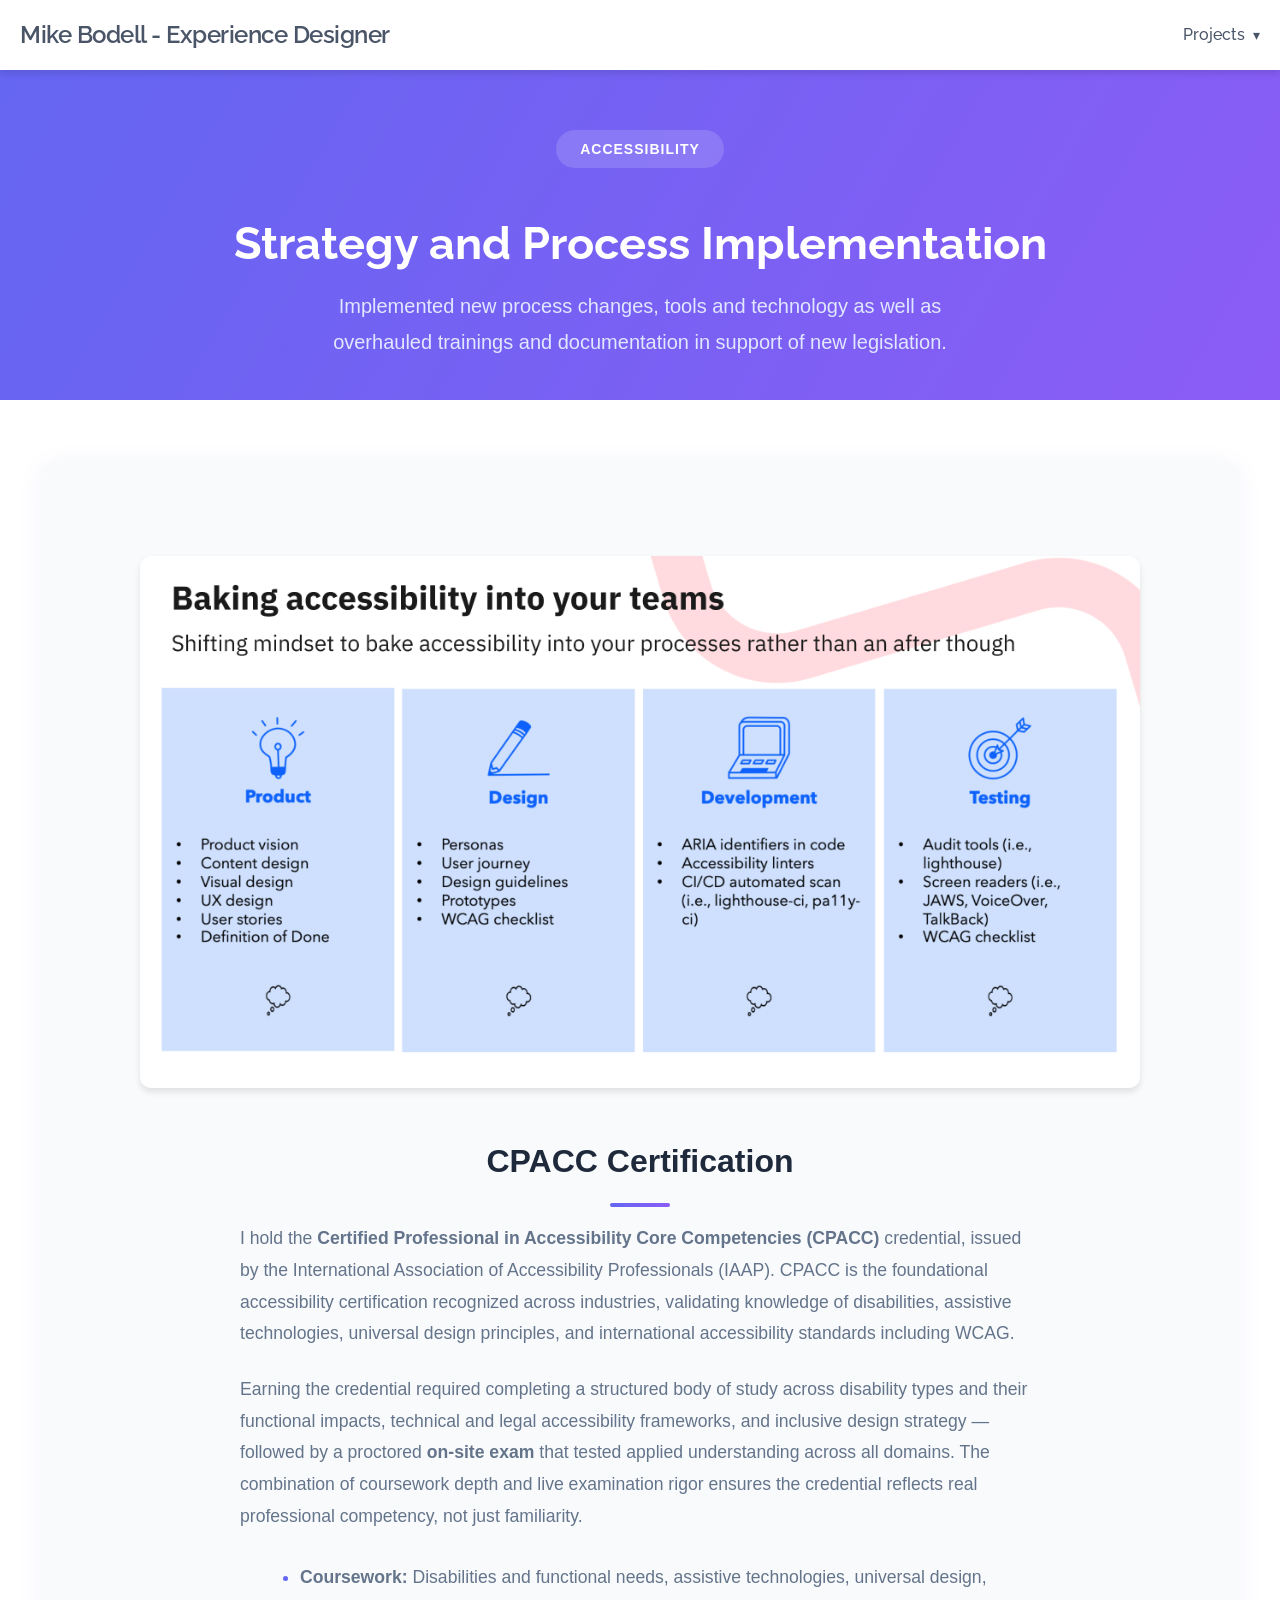
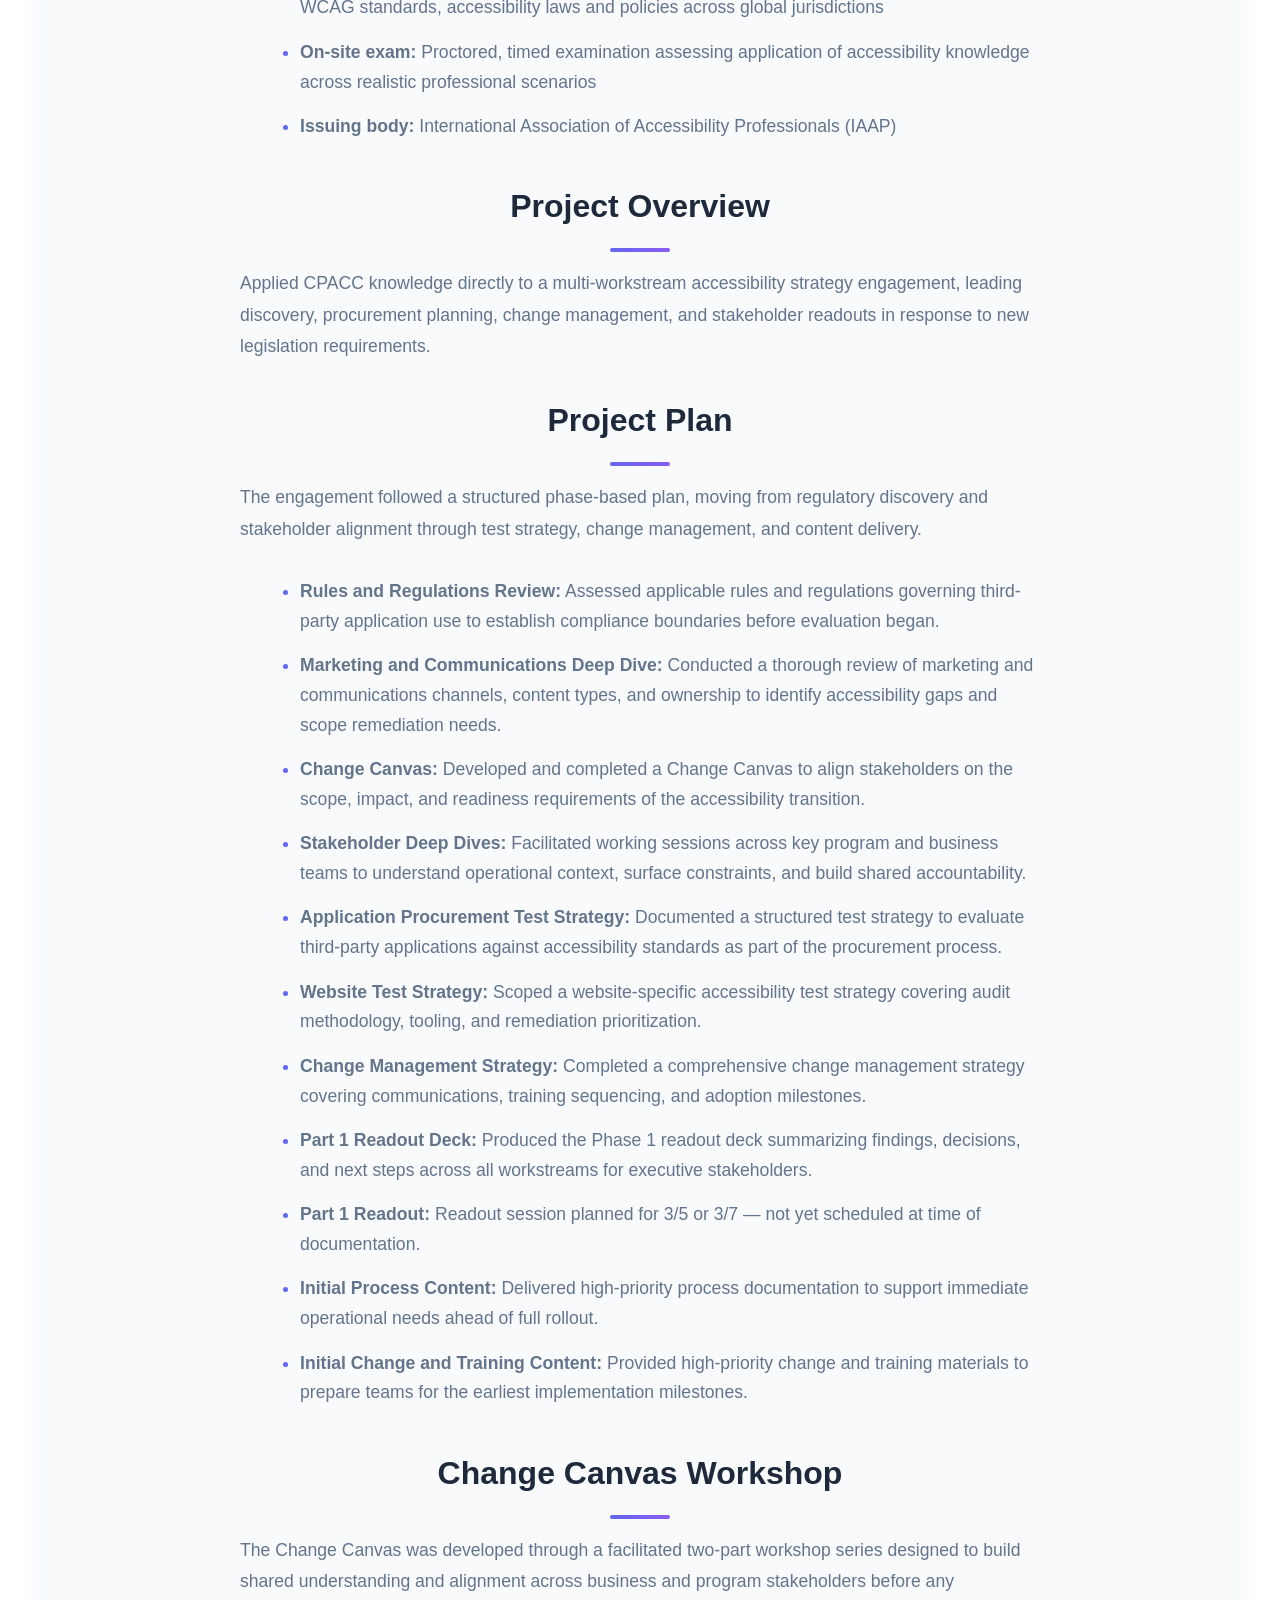
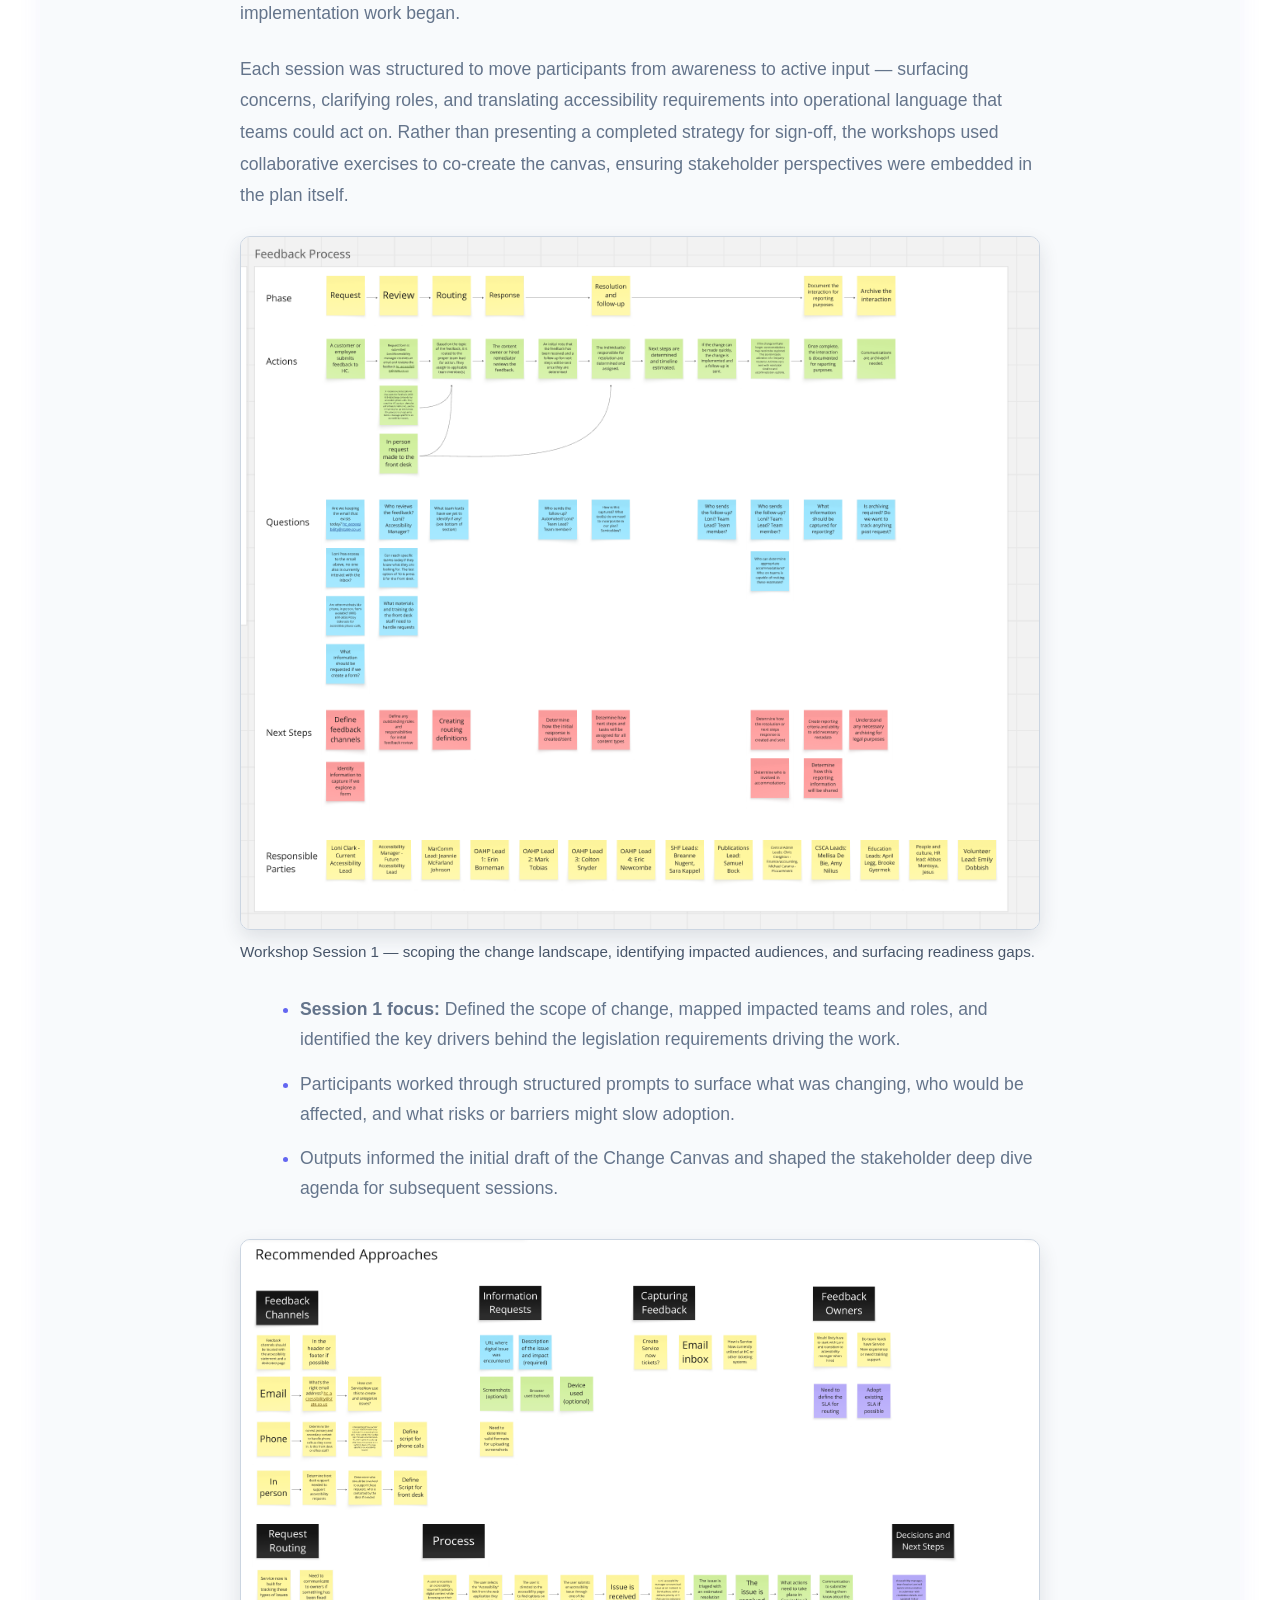
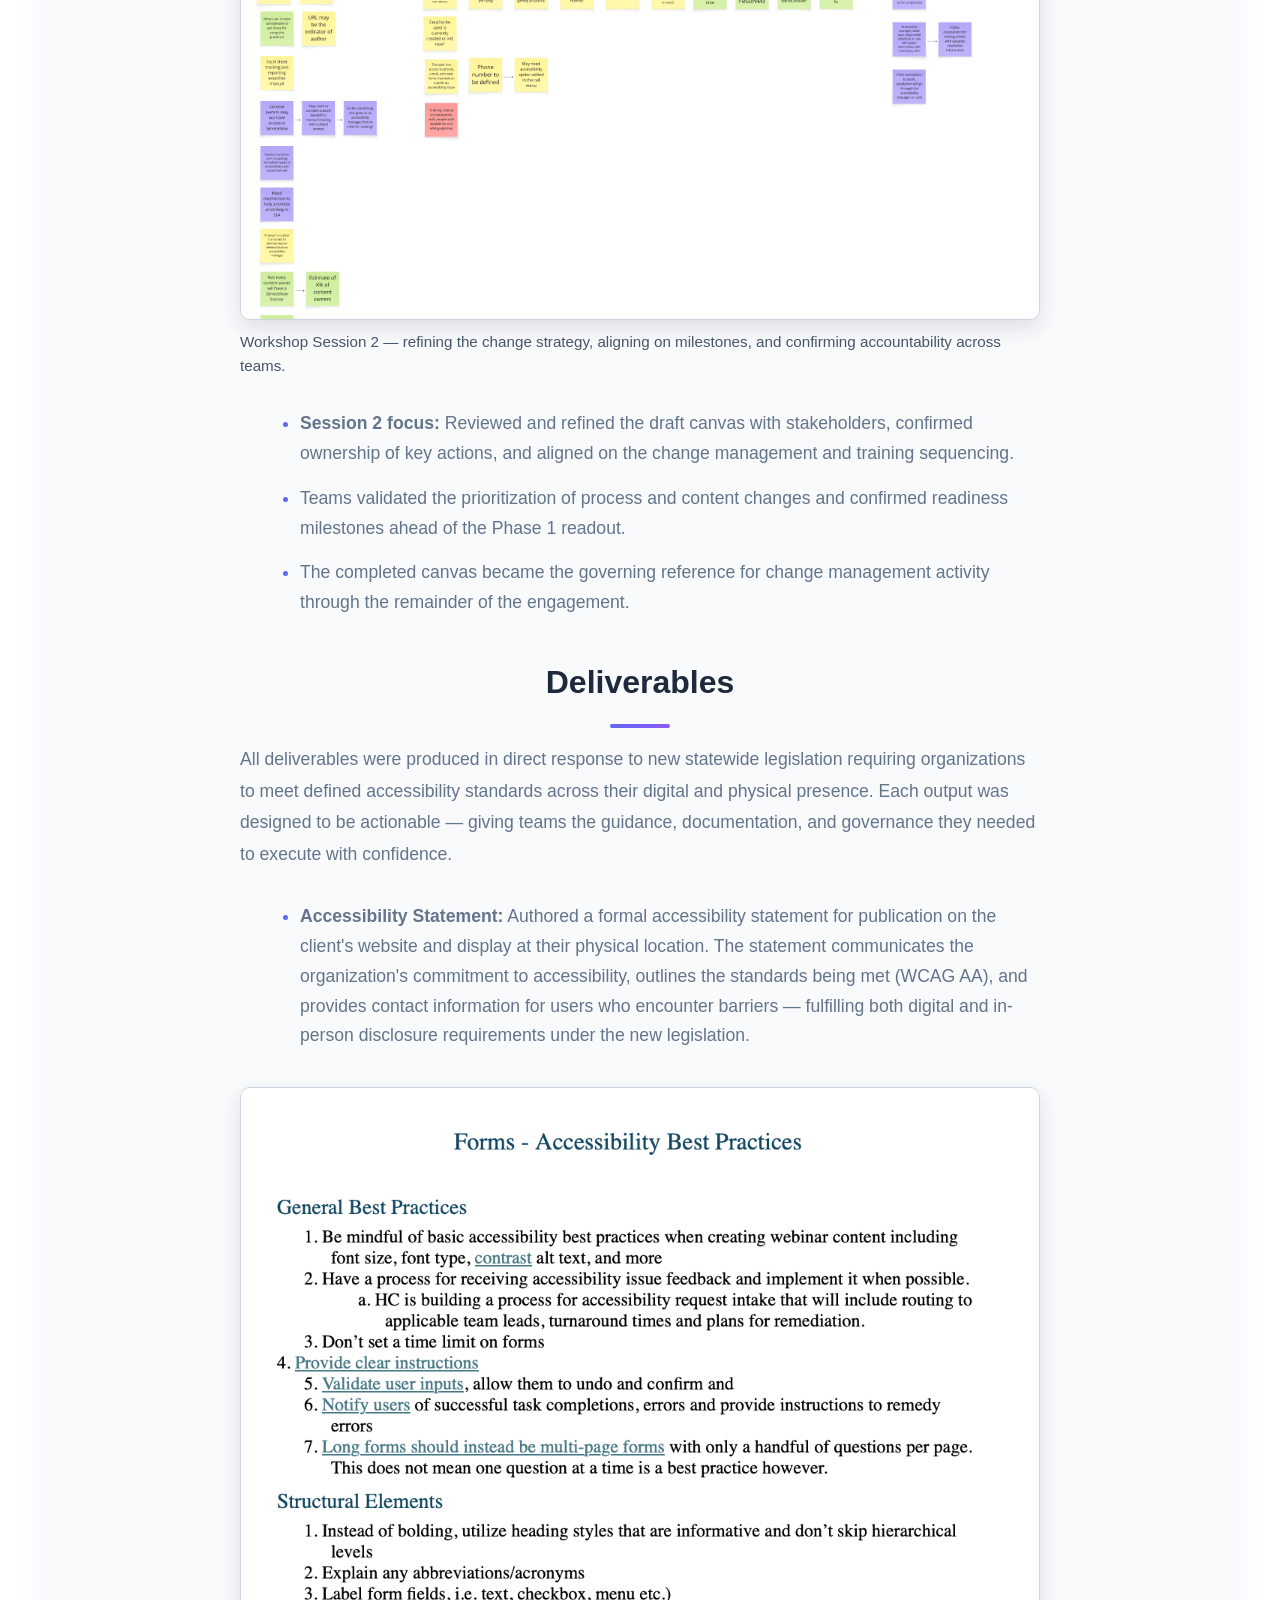
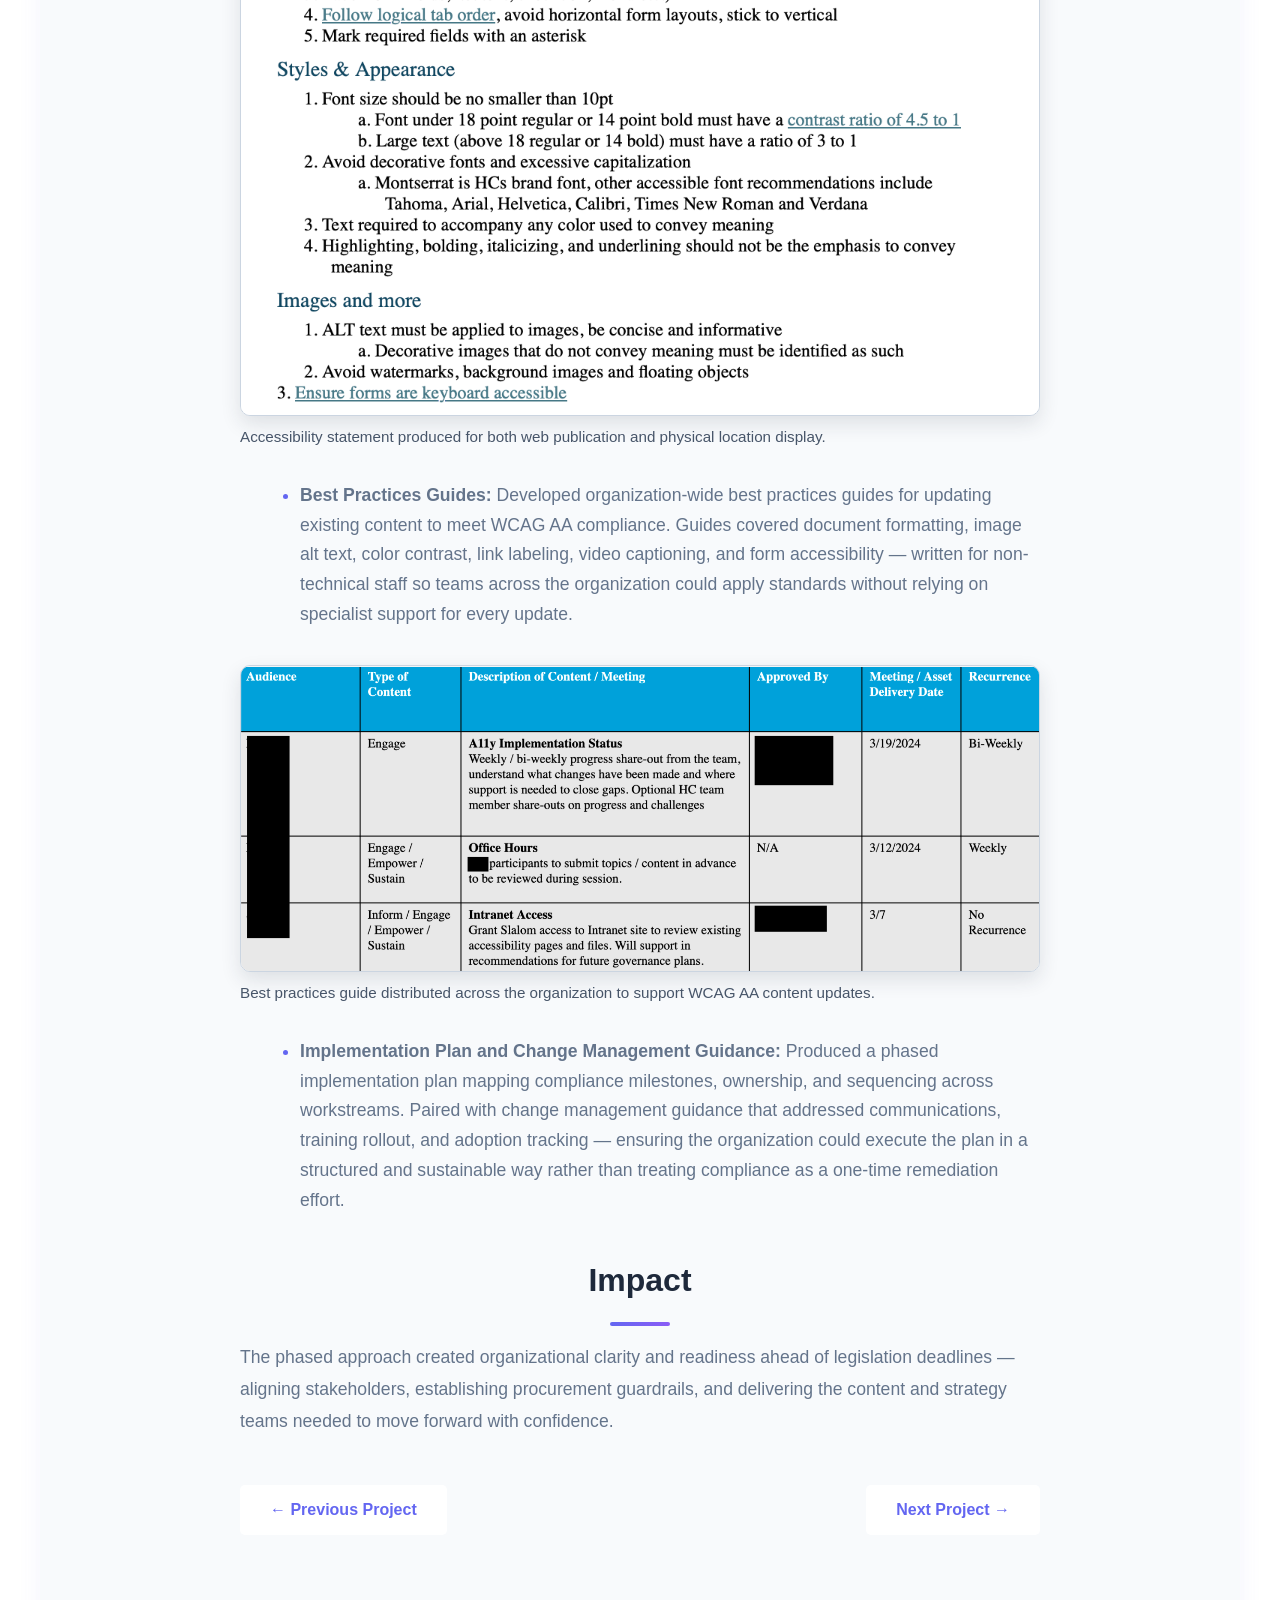
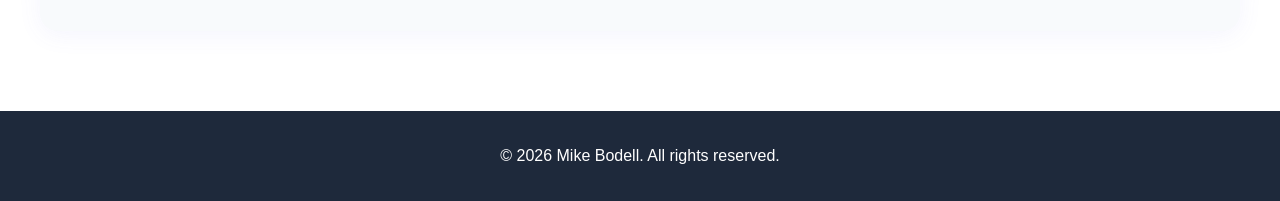
==== commit 80016f6f: "Update telecomm title, rename cost OKR, and standardize button styling across project pages" ====
--- a/project-accessibility.html
+++ b/project-accessibility.html
@@ -24,9 +24,9 @@
                     <ul class="dropdown-menu">
                         <li><a href="project-telecomm.html">Telecomm E-Commerce</a></li>
                         <li><a href="project-realestate.html">Real Estate Tools</a></li>
+                        <li><a href="project-agriculture.html">Financial Hub</a></li>
+                        <li><a href="project-accessibility.html">Strategy Implementation</a></li>
                         <li><a href="project-publicsector.html">Salesforce Experience Cloud</a></li>
-                        <li><a href="project-accessibility.html">Strategy Implementation</a></li>
-                        <li><a href="project-agriculture.html">Financial Hub</a></li>
                         <li><a href="project-aerospace.html">Aerospace App Design</a></li>
                     </ul>
                 </li>
@@ -124,8 +124,8 @@
                 <p>The phased approach created organizational clarity and readiness ahead of legislation deadlines — aligning stakeholders, establishing procurement guardrails, and delivering the content and strategy teams needed to move forward with confidence.</p>
             </div>
             <div class="project-navigation" style="margin-top: 2.5rem;">
-                <a href="project-publicsector.html" class="btn btn-primary" style="margin-right: 1rem;">← Previous Project</a>
-                <a href="project-agriculture.html" class="btn btn-secondary">Next Project →</a>
+                <a href="project-agriculture.html" class="btn btn-primary" style="margin-right: 1rem;">← Previous Project</a>
+                <a href="project-publicsector.html" class="btn btn-primary">Next Project →</a>
             </div>
         </div>
     </section>
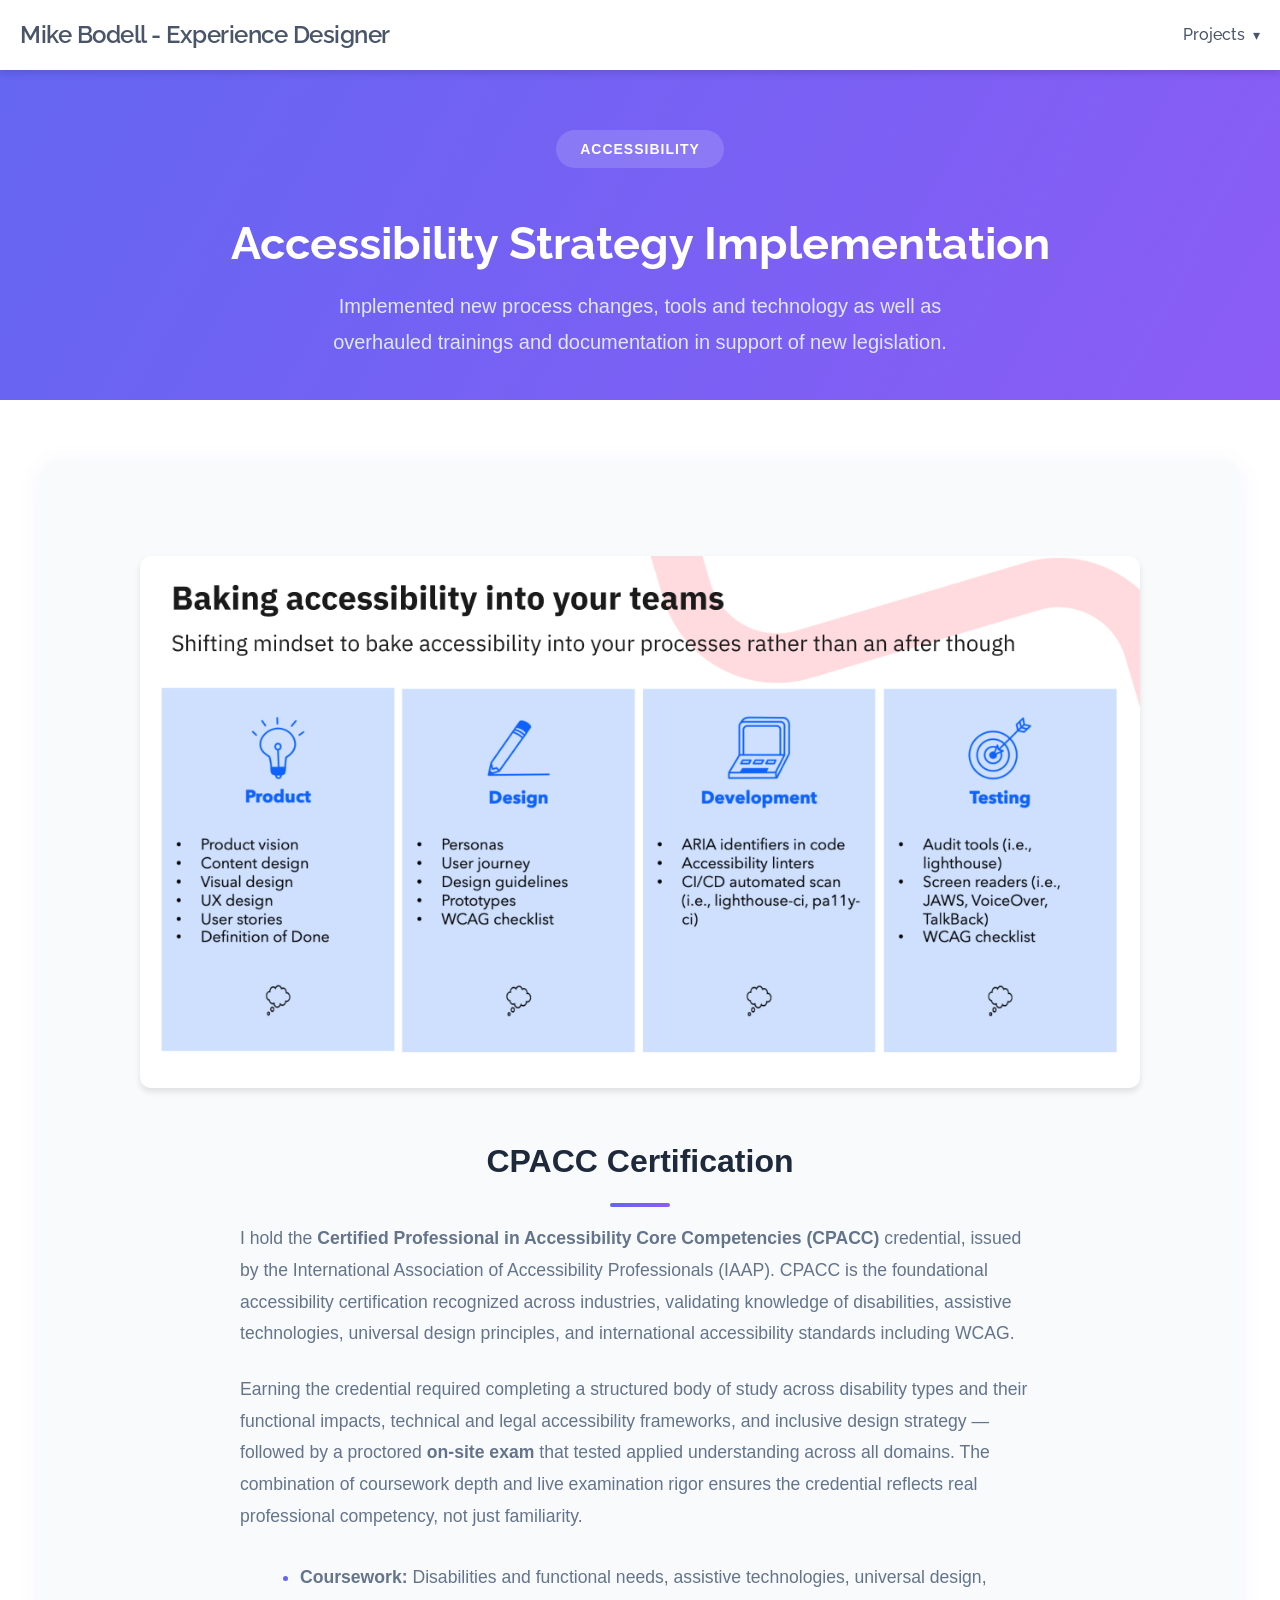
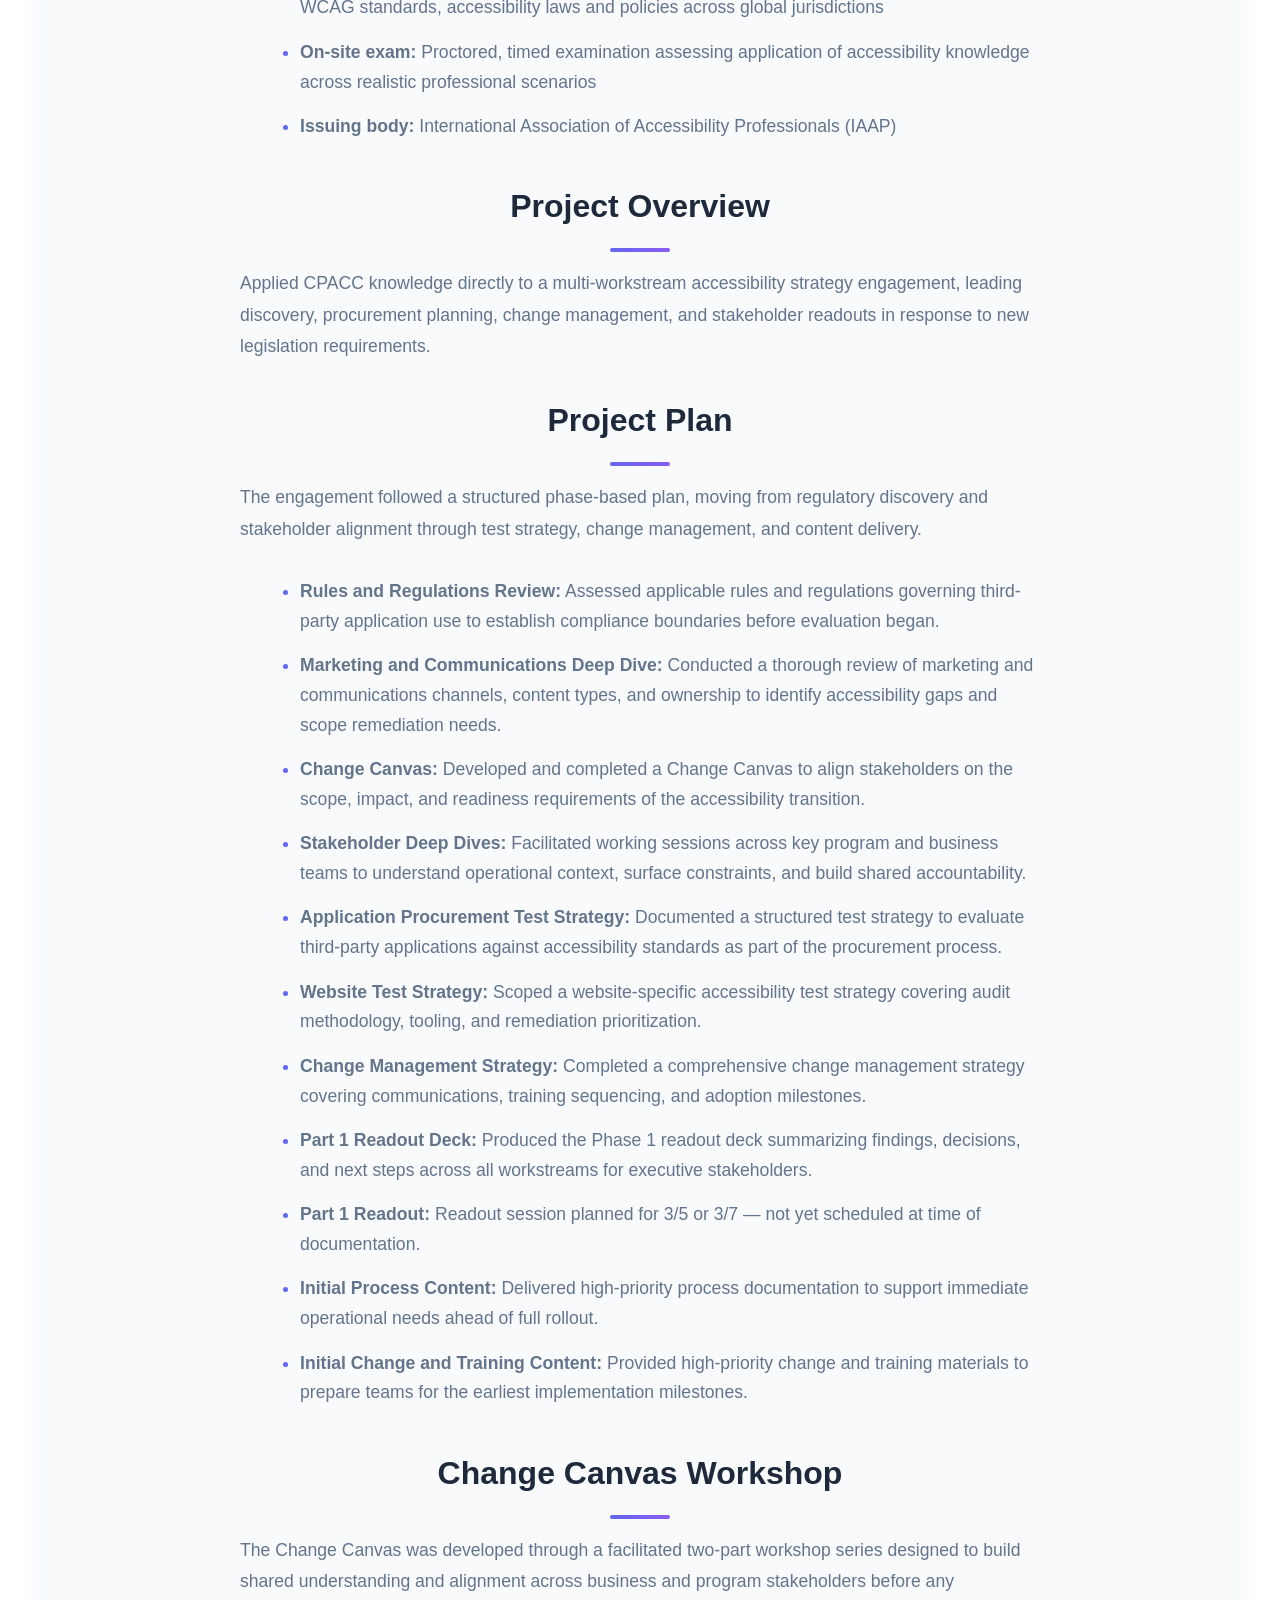
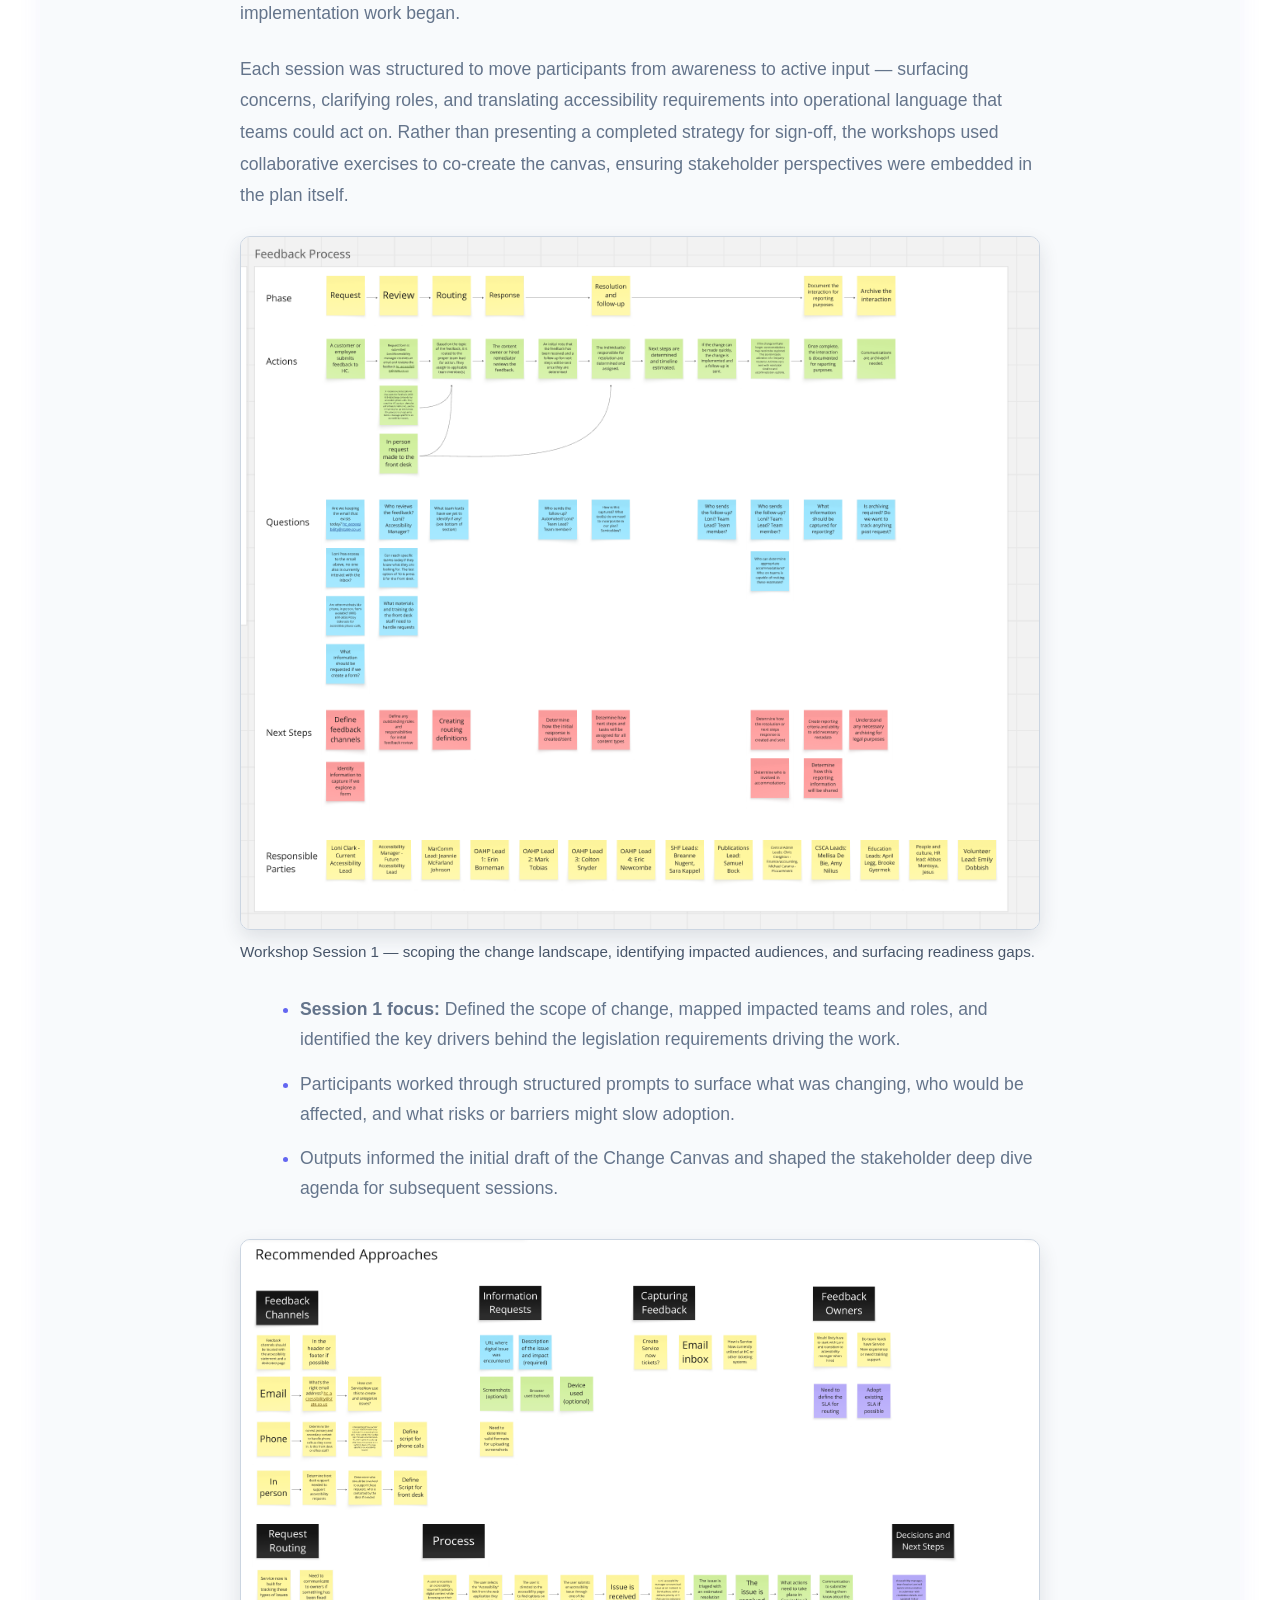
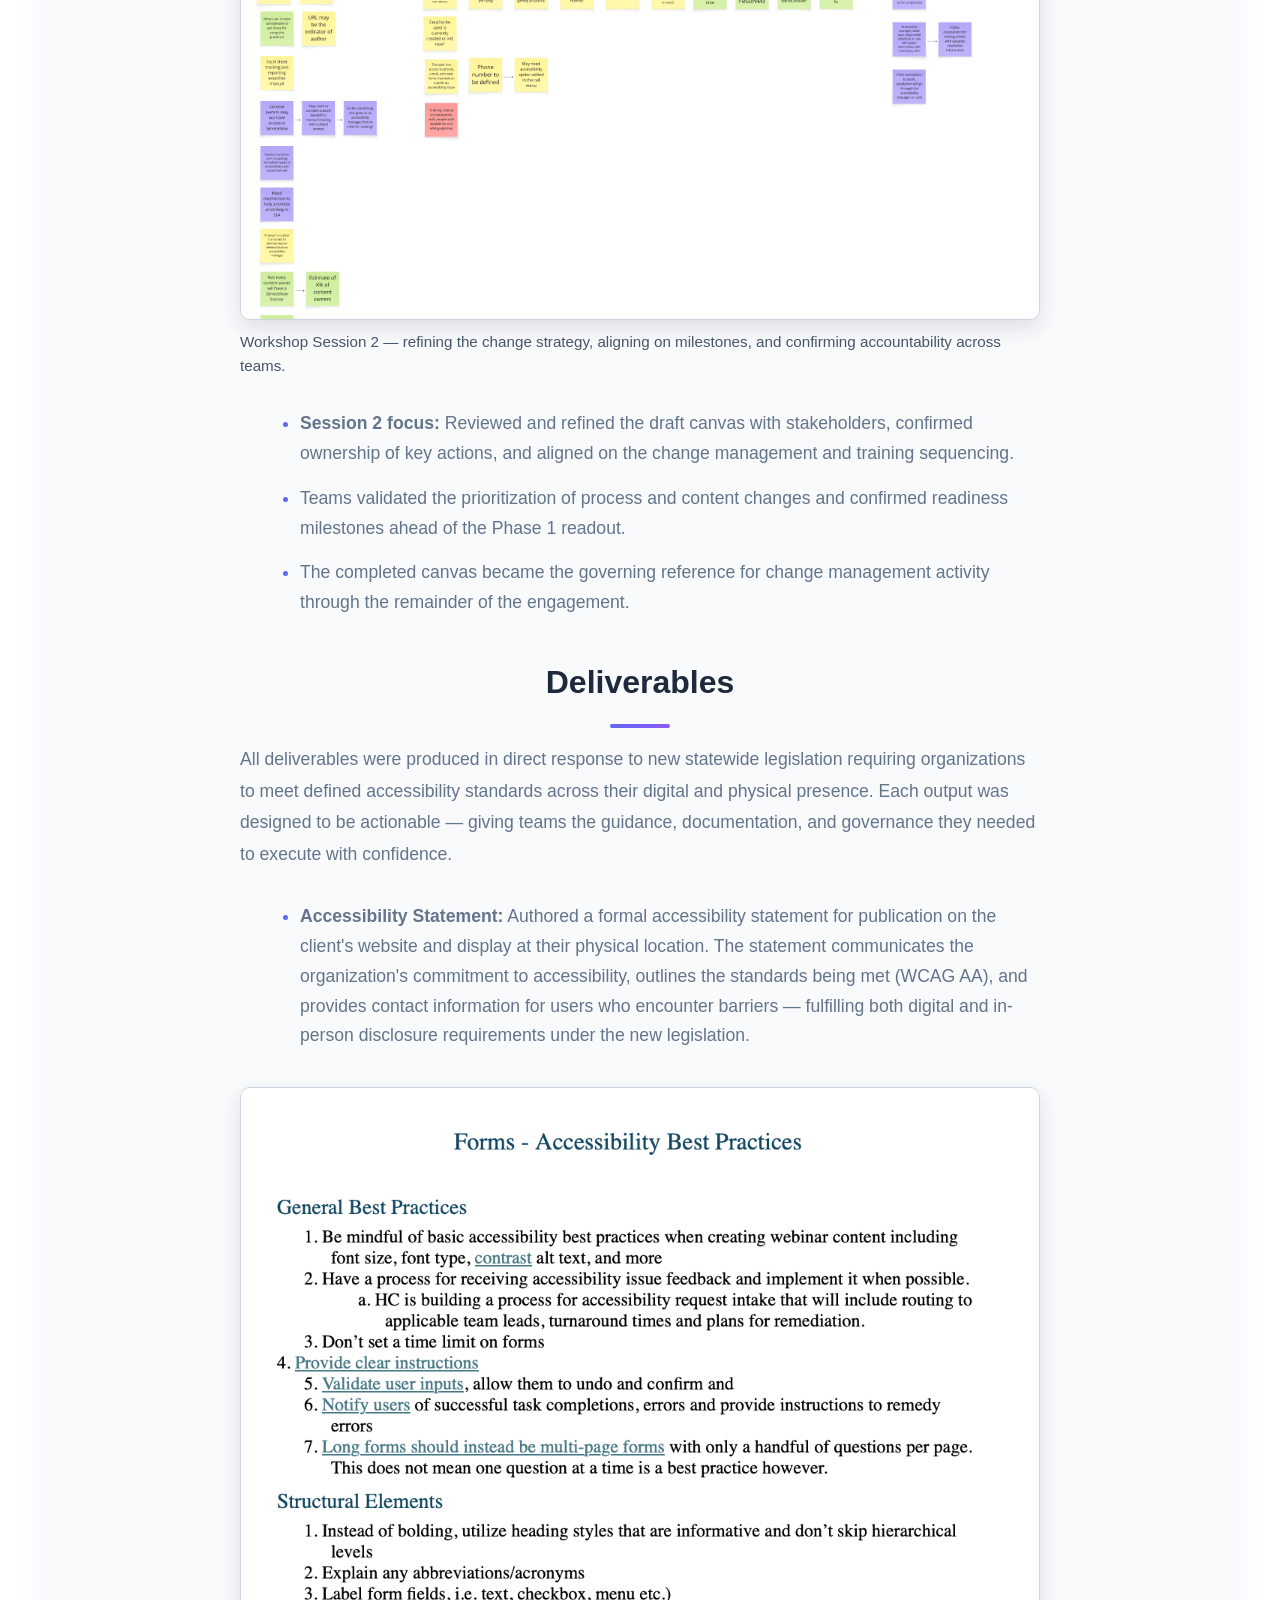
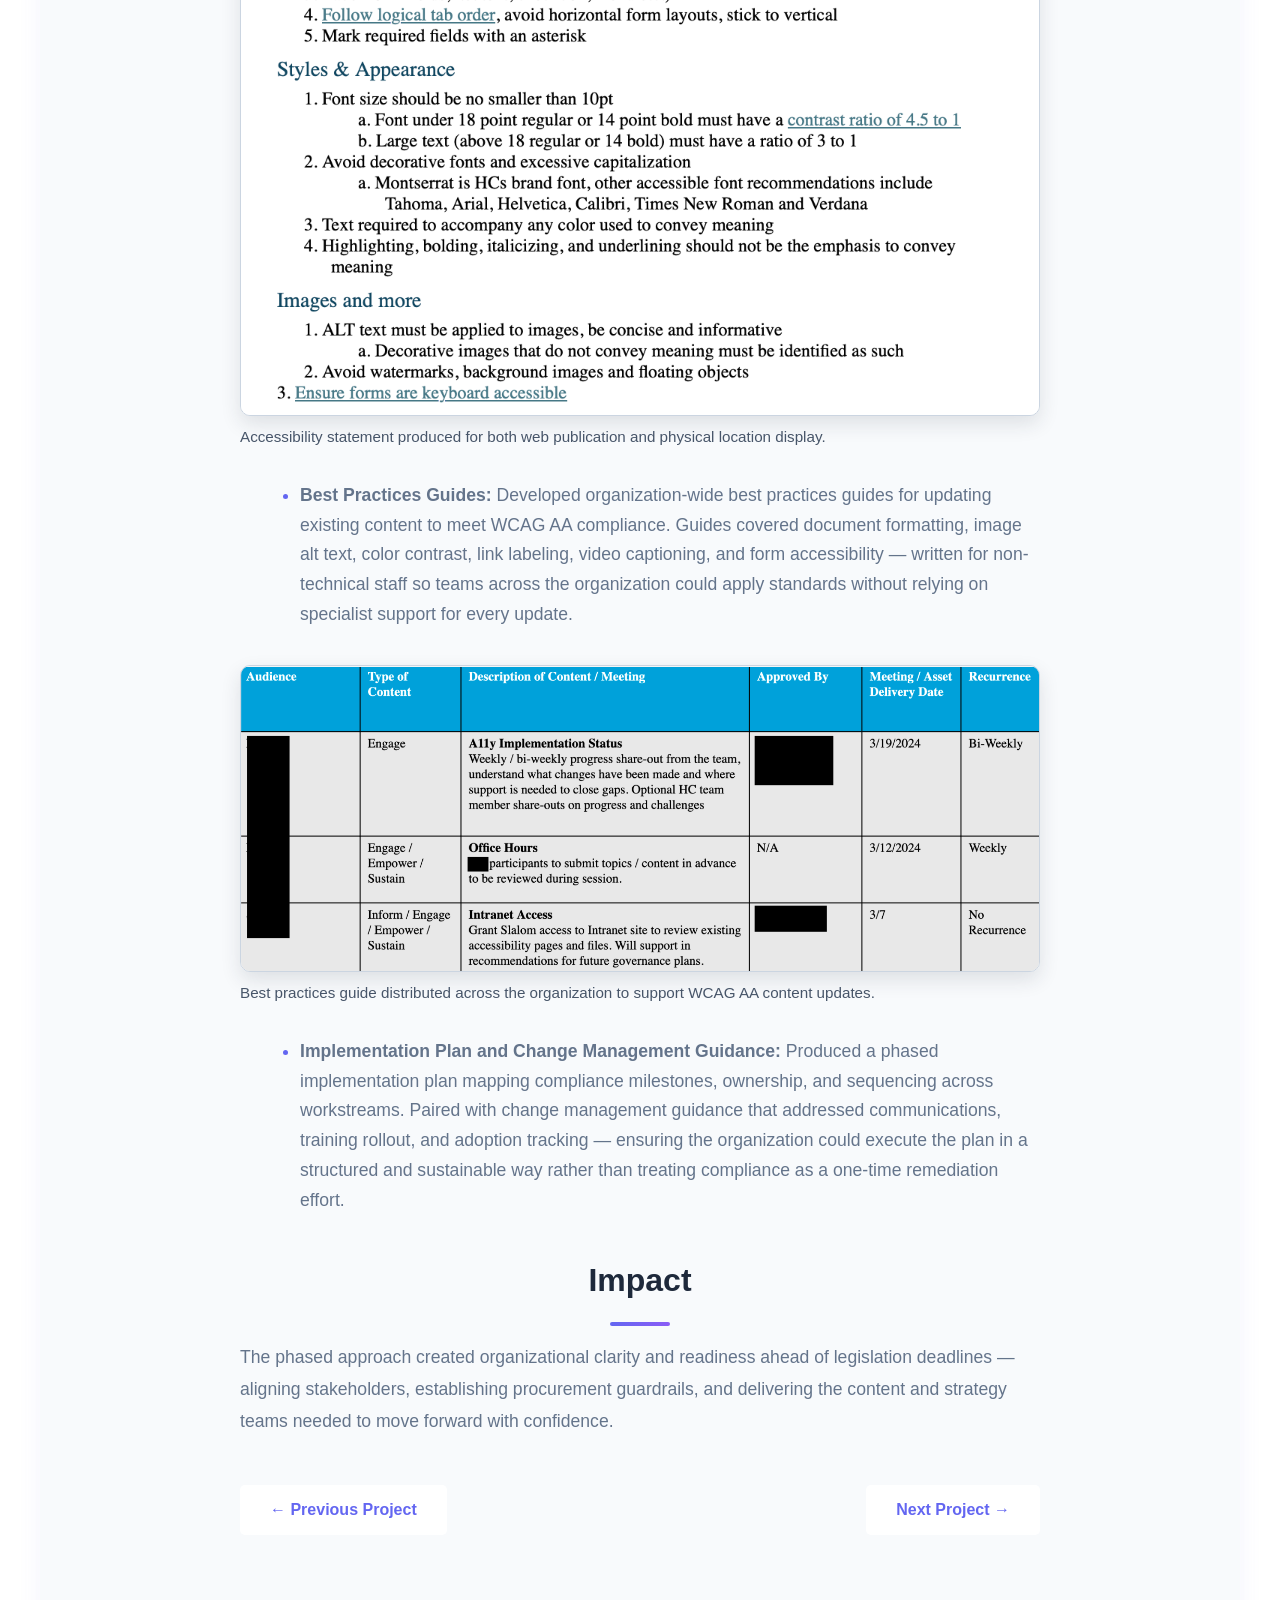
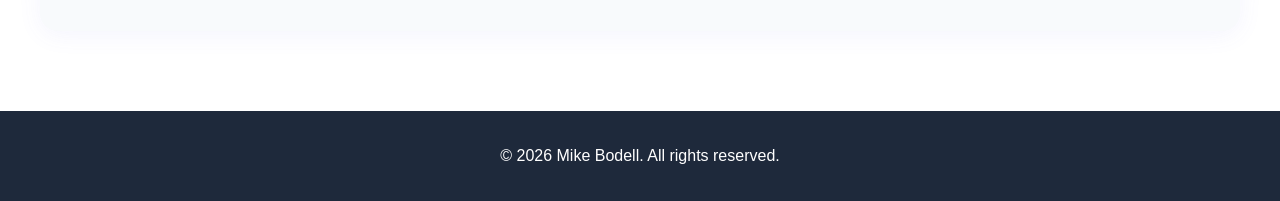
==== commit 8d82f520: "Update homepage project headings and tags" ====
--- a/project-accessibility.html
+++ b/project-accessibility.html
@@ -3,7 +3,7 @@
 <head>
     <meta charset="UTF-8">
     <meta name="viewport" content="width=device-width, initial-scale=1.0">
-    <title>Strategy and Process Implementation - Mike Bodell</title>
+    <title>Accessibility Strategy Implementation - Mike Bodell</title>
     <link rel="preconnect" href="https://fonts.googleapis.com">
     <link rel="preconnect" href="https://fonts.gstatic.com" crossorigin>
     <link href="https://fonts.googleapis.com/css2?family=Raleway:wght@400;600;700&display=swap" rel="stylesheet">
@@ -25,7 +25,7 @@
                         <li><a href="project-telecomm.html">Telecomm E-Commerce</a></li>
                         <li><a href="project-realestate.html">Real Estate Tools</a></li>
                         <li><a href="project-agriculture.html">Financial Hub</a></li>
-                        <li><a href="project-accessibility.html">Strategy Implementation</a></li>
+                        <li><a href="project-accessibility.html">Accessibility Strategy Implementation</a></li>
                         <li><a href="project-publicsector.html">Salesforce Experience Cloud</a></li>
                         <li><a href="project-aerospace.html">Aerospace App Design</a></li>
                     </ul>
@@ -39,7 +39,7 @@
     <section class="project-hero" style="background: linear-gradient(120deg, #6366f1 0%, #8b5cf6 100%); padding: 130px 0 40px; color: #fff; text-align: center;">
         <div class="container">
             <span class="industry-badge" style="background: rgba(255,255,255,0.15); color: #fff;">Accessibility</span>
-            <h1 style="font-size: 2.8rem; margin: 1rem 0 0.5rem; font-family: 'Raleway', sans-serif;">Strategy and Process Implementation</h1>
+            <h1 style="font-size: 2.8rem; margin: 1rem 0 0.5rem; font-family: 'Raleway', sans-serif;">Accessibility Strategy Implementation</h1>
             <p class="project-intro" style="font-size: 1.25rem; color: #e0e7ff; max-width: 700px; margin: 0 auto;">Implemented new process changes, tools and technology as well as overhauled trainings and documentation in support of new legislation.</p>
         </div>
     </section>
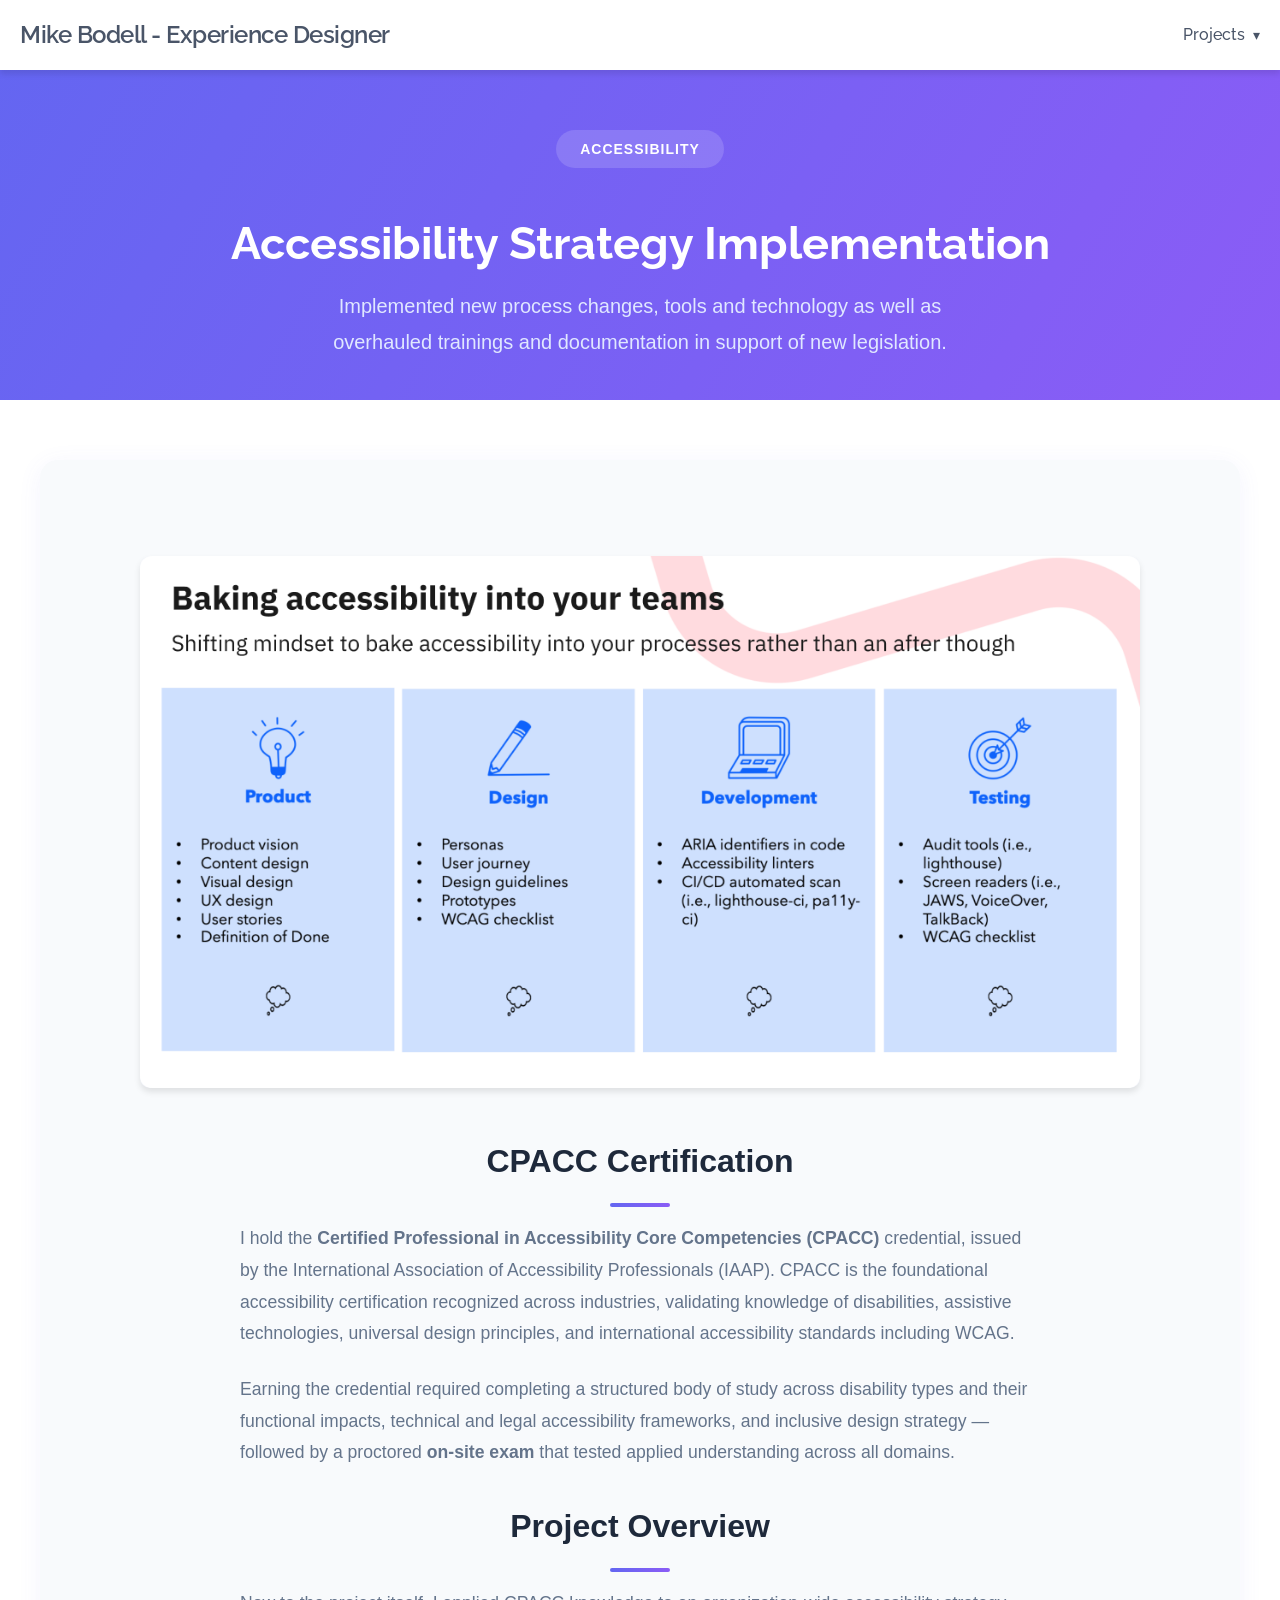
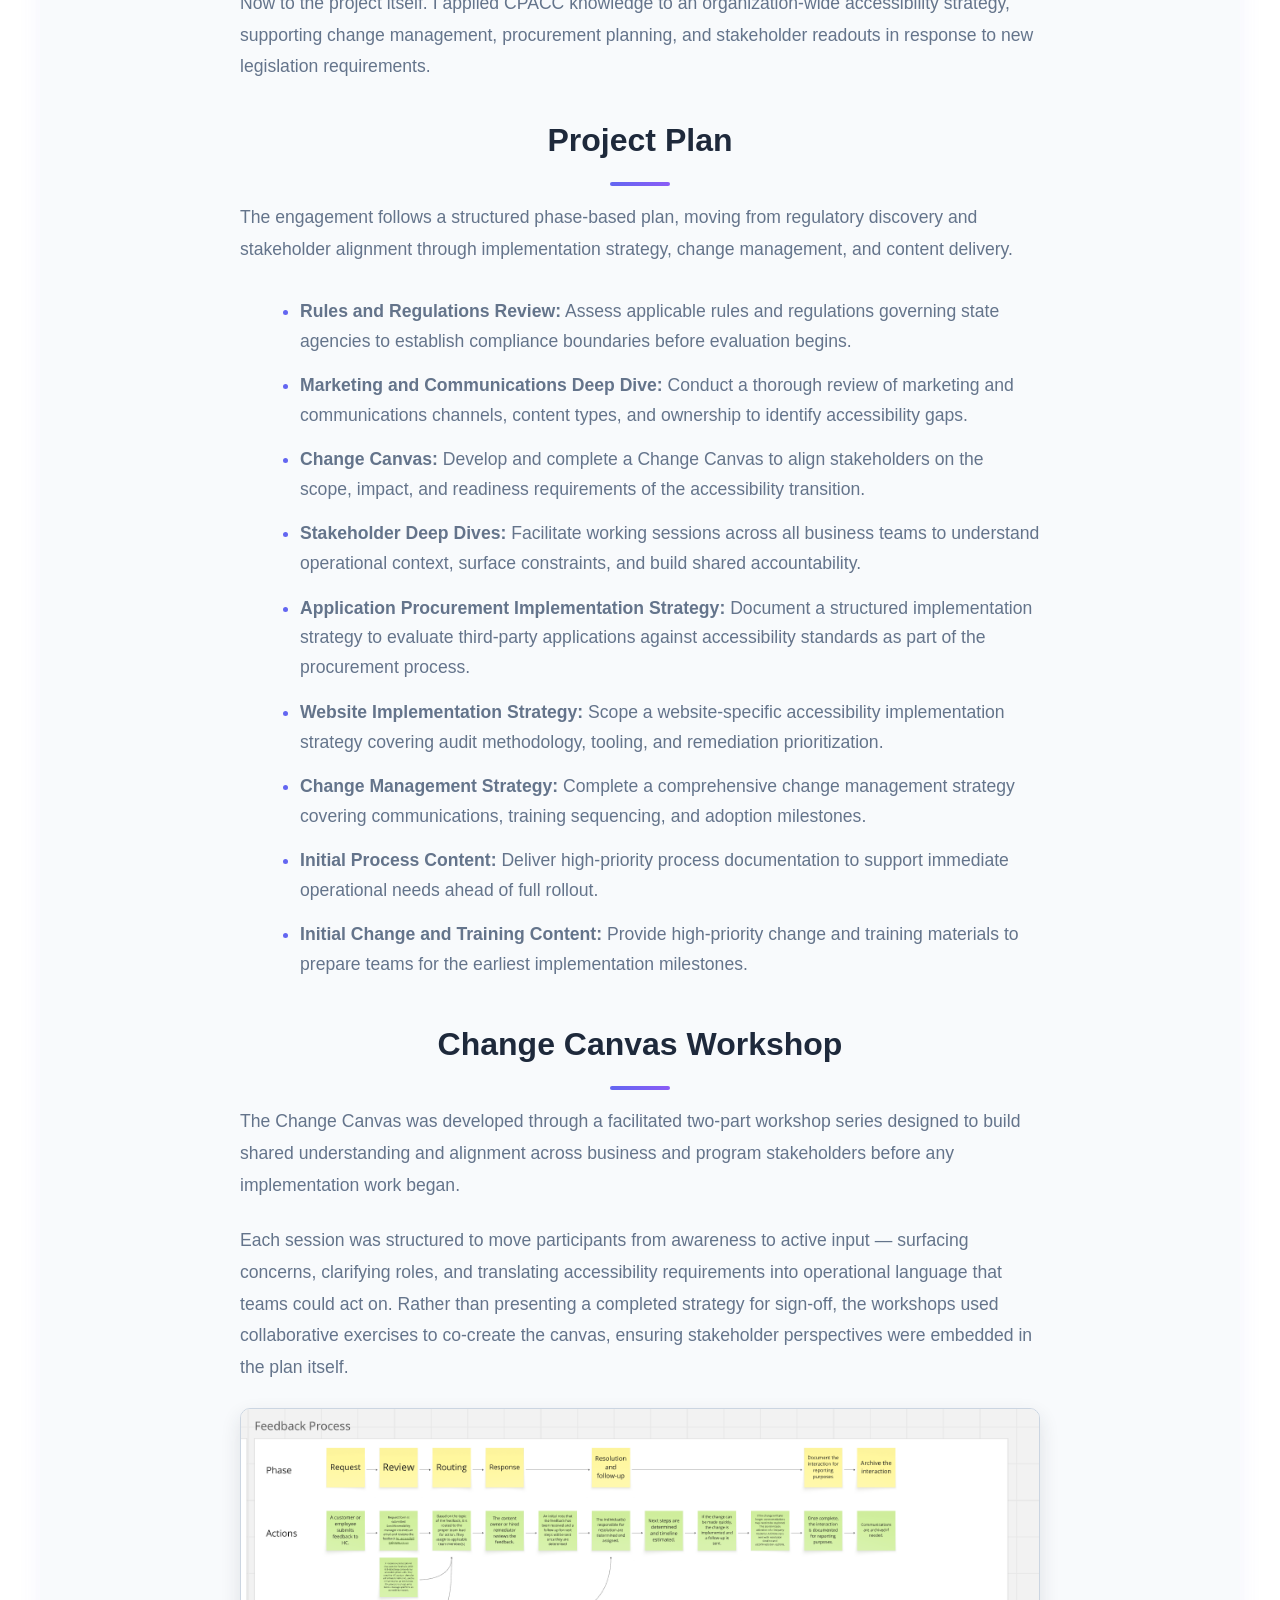
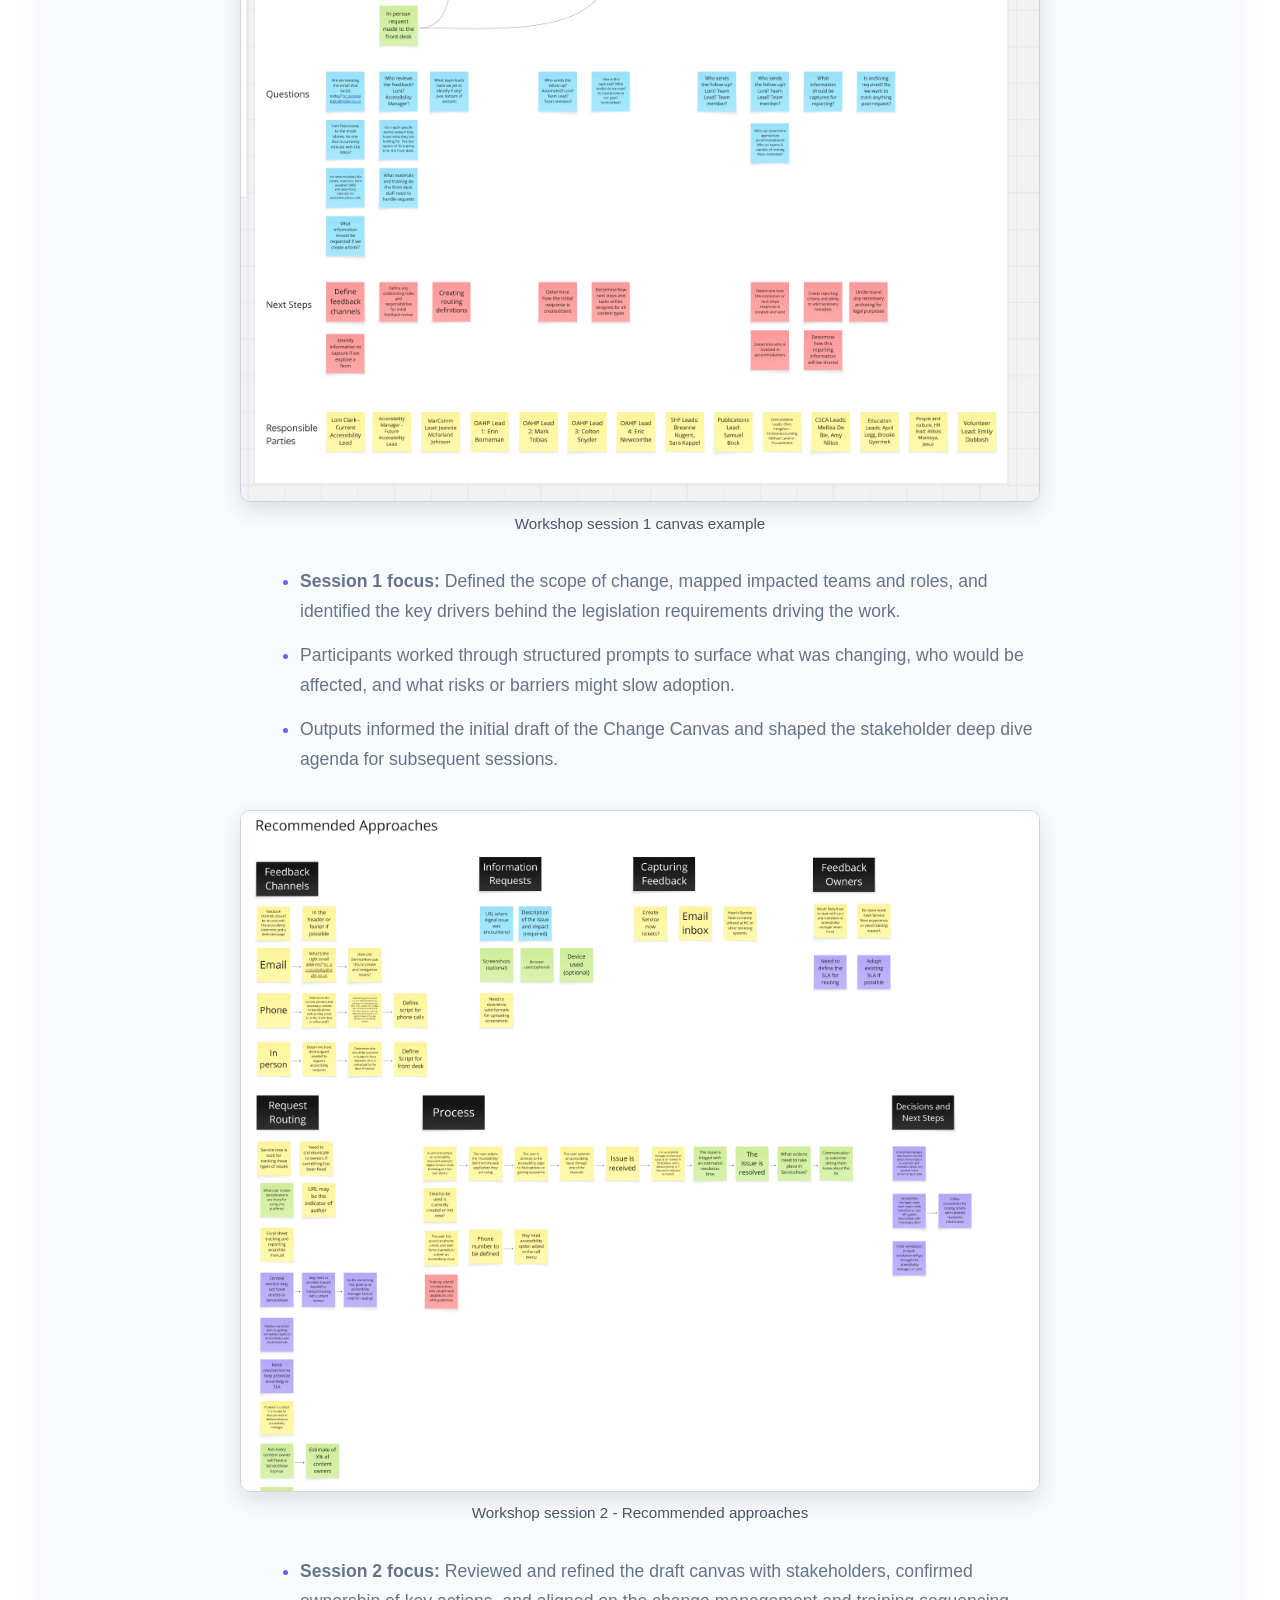
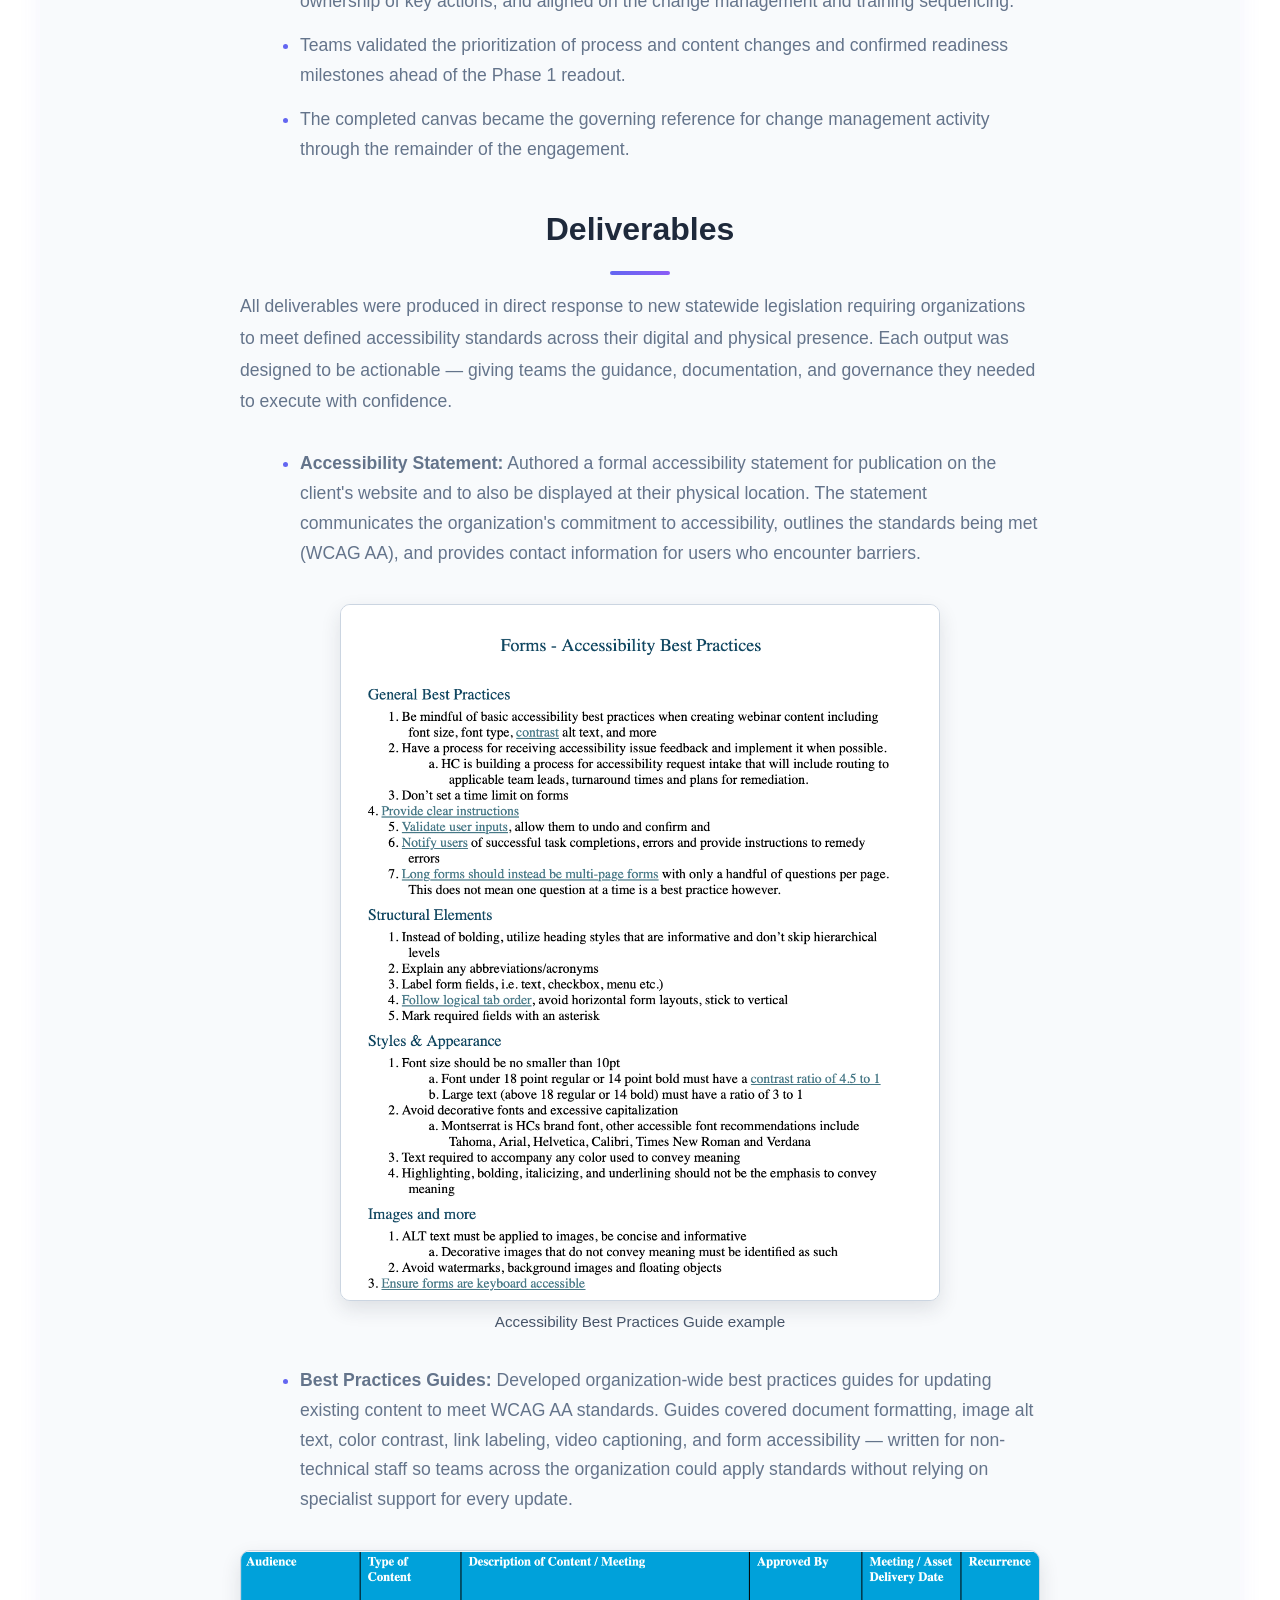
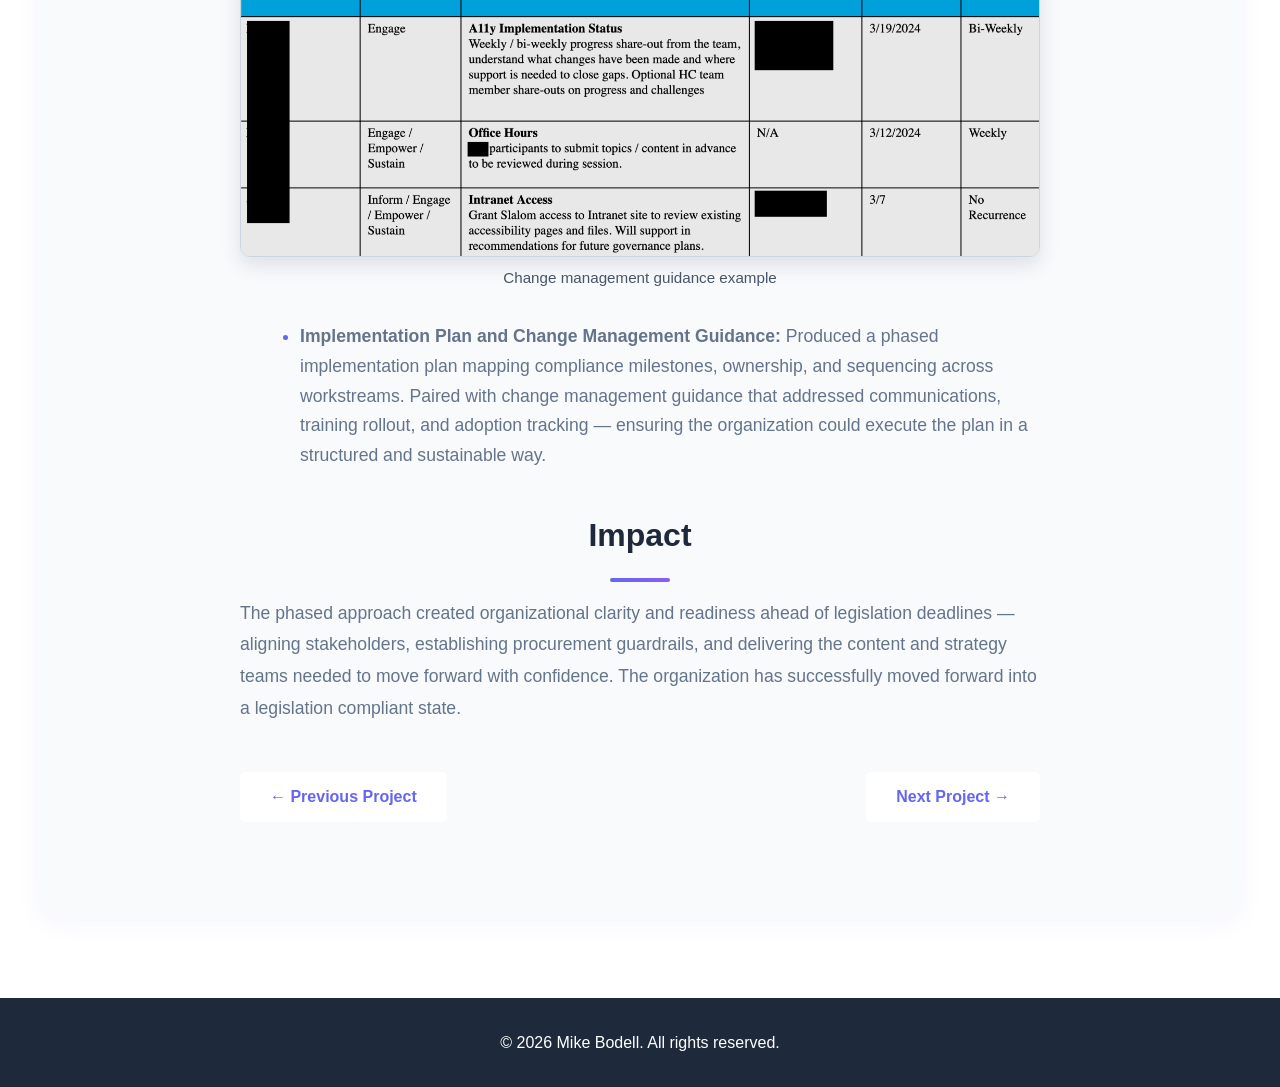
==== commit de038c0f: "Refine accessibility, agriculture, and homepage content updates" ====
--- a/project-accessibility.html
+++ b/project-accessibility.html
@@ -52,30 +52,22 @@
             <div class="project-content-detail">
                 <h2 class="section-title">CPACC Certification</h2>
                 <p>I hold the <strong>Certified Professional in Accessibility Core Competencies (CPACC)</strong> credential, issued by the International Association of Accessibility Professionals (IAAP). CPACC is the foundational accessibility certification recognized across industries, validating knowledge of disabilities, assistive technologies, universal design principles, and international accessibility standards including WCAG.</p>
-                <p>Earning the credential required completing a structured body of study across disability types and their functional impacts, technical and legal accessibility frameworks, and inclusive design strategy — followed by a proctored <strong>on-site exam</strong> that tested applied understanding across all domains. The combination of coursework depth and live examination rigor ensures the credential reflects real professional competency, not just familiarity.</p>
-                <ul class="project-list">
-                    <li><strong>Coursework:</strong> Disabilities and functional needs, assistive technologies, universal design, WCAG standards, accessibility laws and policies across global jurisdictions</li>
-                    <li><strong>On-site exam:</strong> Proctored, timed examination assessing application of accessibility knowledge across realistic professional scenarios</li>
-                    <li><strong>Issuing body:</strong> International Association of Accessibility Professionals (IAAP)</li>
-                </ul>
-
+                <p>Earning the credential required completing a structured body of study across disability types and their functional impacts, technical and legal accessibility frameworks, and inclusive design strategy — followed by a proctored <strong>on-site exam</strong> that tested applied understanding across all domains.</p>
                 <h2 class="section-title">Project Overview</h2>
-                <p>Applied CPACC knowledge directly to a multi-workstream accessibility strategy engagement, leading discovery, procurement planning, change management, and stakeholder readouts in response to new legislation requirements.</p>
+                <p>Now to the project itself. I applied CPACC knowledge to an organization-wide accessibility strategy, supporting change management, procurement planning, and stakeholder readouts in response to new legislation requirements.</p>
 
                 <h2 class="section-title">Project Plan</h2>
-                <p>The engagement followed a structured phase-based plan, moving from regulatory discovery and stakeholder alignment through test strategy, change management, and content delivery.</p>
+                <p>The engagement follows a structured phase-based plan, moving from regulatory discovery and stakeholder alignment through implementation strategy, change management, and content delivery.</p>
                 <ul class="project-list">
-                    <li><strong>Rules and Regulations Review:</strong> Assessed applicable rules and regulations governing third-party application use to establish compliance boundaries before evaluation began.</li>
-                    <li><strong>Marketing and Communications Deep Dive:</strong> Conducted a thorough review of marketing and communications channels, content types, and ownership to identify accessibility gaps and scope remediation needs.</li>
-                    <li><strong>Change Canvas:</strong> Developed and completed a Change Canvas to align stakeholders on the scope, impact, and readiness requirements of the accessibility transition.</li>
-                    <li><strong>Stakeholder Deep Dives:</strong> Facilitated working sessions across key program and business teams to understand operational context, surface constraints, and build shared accountability.</li>
-                    <li><strong>Application Procurement Test Strategy:</strong> Documented a structured test strategy to evaluate third-party applications against accessibility standards as part of the procurement process.</li>
-                    <li><strong>Website Test Strategy:</strong> Scoped a website-specific accessibility test strategy covering audit methodology, tooling, and remediation prioritization.</li>
-                    <li><strong>Change Management Strategy:</strong> Completed a comprehensive change management strategy covering communications, training sequencing, and adoption milestones.</li>
-                    <li><strong>Part 1 Readout Deck:</strong> Produced the Phase 1 readout deck summarizing findings, decisions, and next steps across all workstreams for executive stakeholders.</li>
-                    <li><strong>Part 1 Readout:</strong> Readout session planned for 3/5 or 3/7 — not yet scheduled at time of documentation.</li>
-                    <li><strong>Initial Process Content:</strong> Delivered high-priority process documentation to support immediate operational needs ahead of full rollout.</li>
-                    <li><strong>Initial Change and Training Content:</strong> Provided high-priority change and training materials to prepare teams for the earliest implementation milestones.</li>
+                    <li><strong>Rules and Regulations Review:</strong> Assess applicable rules and regulations governing state agencies to establish compliance boundaries before evaluation begins.</li>
+                    <li><strong>Marketing and Communications Deep Dive:</strong> Conduct a thorough review of marketing and communications channels, content types, and ownership to identify accessibility gaps.</li>
+                    <li><strong>Change Canvas:</strong> Develop and complete a Change Canvas to align stakeholders on the scope, impact, and readiness requirements of the accessibility transition.</li>
+                    <li><strong>Stakeholder Deep Dives:</strong> Facilitate working sessions across all business teams to understand operational context, surface constraints, and build shared accountability.</li>
+                    <li><strong>Application Procurement Implementation Strategy:</strong> Document a structured implementation strategy to evaluate third-party applications against accessibility standards as part of the procurement process.</li>
+                    <li><strong>Website Implementation Strategy:</strong> Scope a website-specific accessibility implementation strategy covering audit methodology, tooling, and remediation prioritization.</li>
+                    <li><strong>Change Management Strategy:</strong> Complete a comprehensive change management strategy covering communications, training sequencing, and adoption milestones.</li>
+                    <li><strong>Initial Process Content:</strong> Deliver high-priority process documentation to support immediate operational needs ahead of full rollout.</li>
+                    <li><strong>Initial Change and Training Content:</strong> Provide high-priority change and training materials to prepare teams for the earliest implementation milestones.</li>
                 </ul>
 
                 <h2 class="section-title">Change Canvas Workshop</h2>
@@ -83,7 +75,7 @@
                 <p>Each session was structured to move participants from awareness to active input — surfacing concerns, clarifying roles, and translating accessibility requirements into operational language that teams could act on. Rather than presenting a completed strategy for sign-off, the workshops used collaborative exercises to co-create the canvas, ensuring stakeholder perspectives were embedded in the plan itself.</p>
                 <figure class="prototype-figure">
                     <img src="Images/Accessibility Workshop 1.png" alt="Accessibility Change Canvas Workshop Session 1 — collaborative alignment exercise with stakeholders.">
-                    <figcaption>Workshop Session 1 — scoping the change landscape, identifying impacted audiences, and surfacing readiness gaps.</figcaption>
+                    <figcaption>Workshop session 1 canvas example</figcaption>
                 </figure>
                 <ul class="project-list">
                     <li><strong>Session 1 focus:</strong> Defined the scope of change, mapped impacted teams and roles, and identified the key drivers behind the legislation requirements driving the work.</li>
@@ -92,7 +84,7 @@
                 </ul>
                 <figure class="prototype-figure">
                     <img src="Images/Accessibility Workshop 2.png" alt="Accessibility Change Canvas Workshop Session 2 — strategy refinement and commitment building.">
-                    <figcaption>Workshop Session 2 — refining the change strategy, aligning on milestones, and confirming accountability across teams.</figcaption>
+                    <figcaption>Workshop session 2 - Recommended approaches</figcaption>
                 </figure>
                 <ul class="project-list">
                     <li><strong>Session 2 focus:</strong> Reviewed and refined the draft canvas with stakeholders, confirmed ownership of key actions, and aligned on the change management and training sequencing.</li>
@@ -103,25 +95,25 @@
                 <h2 class="section-title">Deliverables</h2>
                 <p>All deliverables were produced in direct response to new statewide legislation requiring organizations to meet defined accessibility standards across their digital and physical presence. Each output was designed to be actionable — giving teams the guidance, documentation, and governance they needed to execute with confidence.</p>
                 <ul class="project-list">
-                    <li><strong>Accessibility Statement:</strong> Authored a formal accessibility statement for publication on the client's website and display at their physical location. The statement communicates the organization's commitment to accessibility, outlines the standards being met (WCAG AA), and provides contact information for users who encounter barriers — fulfilling both digital and in-person disclosure requirements under the new legislation.</li>
+                    <li><strong>Accessibility Statement:</strong> Authored a formal accessibility statement for publication on the client's website and to also be displayed at their physical location. The statement communicates the organization's commitment to accessibility, outlines the standards being met (WCAG AA), and provides contact information for users who encounter barriers.</li>
                 </ul>
                 <figure class="prototype-figure">
-                    <img src="Images/Accessibility Deliverables 1.png" alt="Accessibility statement and related deliverable documentation.">
-                    <figcaption>Accessibility statement produced for both web publication and physical location display.</figcaption>
+                    <img src="Images/Accessibility Deliverables 1.png" alt="Accessibility statement and related deliverable documentation." style="max-width: 75%; margin: 0 auto;">
+                    <figcaption>Accessibility Best Practices Guide example</figcaption>
                 </figure>
                 <ul class="project-list">
-                    <li><strong>Best Practices Guides:</strong> Developed organization-wide best practices guides for updating existing content to meet WCAG AA compliance. Guides covered document formatting, image alt text, color contrast, link labeling, video captioning, and form accessibility — written for non-technical staff so teams across the organization could apply standards without relying on specialist support for every update.</li>
+                    <li><strong>Best Practices Guides:</strong> Developed organization-wide best practices guides for updating existing content to meet WCAG AA standards. Guides covered document formatting, image alt text, color contrast, link labeling, video captioning, and form accessibility — written for non-technical staff so teams across the organization could apply standards without relying on specialist support for every update.</li>
                 </ul>
                 <figure class="prototype-figure">
                     <img src="Images/Accessibility Deliverable 2.png" alt="Best practices guide for WCAG AA content compliance across the organization.">
-                    <figcaption>Best practices guide distributed across the organization to support WCAG AA content updates.</figcaption>
+                    <figcaption>Change management guidance example</figcaption>
                 </figure>
                 <ul class="project-list">
-                    <li><strong>Implementation Plan and Change Management Guidance:</strong> Produced a phased implementation plan mapping compliance milestones, ownership, and sequencing across workstreams. Paired with change management guidance that addressed communications, training rollout, and adoption tracking — ensuring the organization could execute the plan in a structured and sustainable way rather than treating compliance as a one-time remediation effort.</li>
+                    <li><strong>Implementation Plan and Change Management Guidance:</strong> Produced a phased implementation plan mapping compliance milestones, ownership, and sequencing across workstreams. Paired with change management guidance that addressed communications, training rollout, and adoption tracking — ensuring the organization could execute the plan in a structured and sustainable way.</li>
                 </ul>
 
                 <h2 class="section-title">Impact</h2>
-                <p>The phased approach created organizational clarity and readiness ahead of legislation deadlines — aligning stakeholders, establishing procurement guardrails, and delivering the content and strategy teams needed to move forward with confidence.</p>
+                <p>The phased approach created organizational clarity and readiness ahead of legislation deadlines — aligning stakeholders, establishing procurement guardrails, and delivering the content and strategy teams needed to move forward with confidence. The organization has successfully moved forward into a legislation compliant state.</p>
             </div>
             <div class="project-navigation" style="margin-top: 2.5rem;">
                 <a href="project-agriculture.html" class="btn btn-primary" style="margin-right: 1rem;">← Previous Project</a>
--- a/css/styles.css
+++ b/css/styles.css
@@ -664,6 +664,7 @@
     margin-top: 0.6rem;
     font-size: 0.95rem;
     color: #475569;
+    text-align: center;
 }
 
 .prototype-callout {
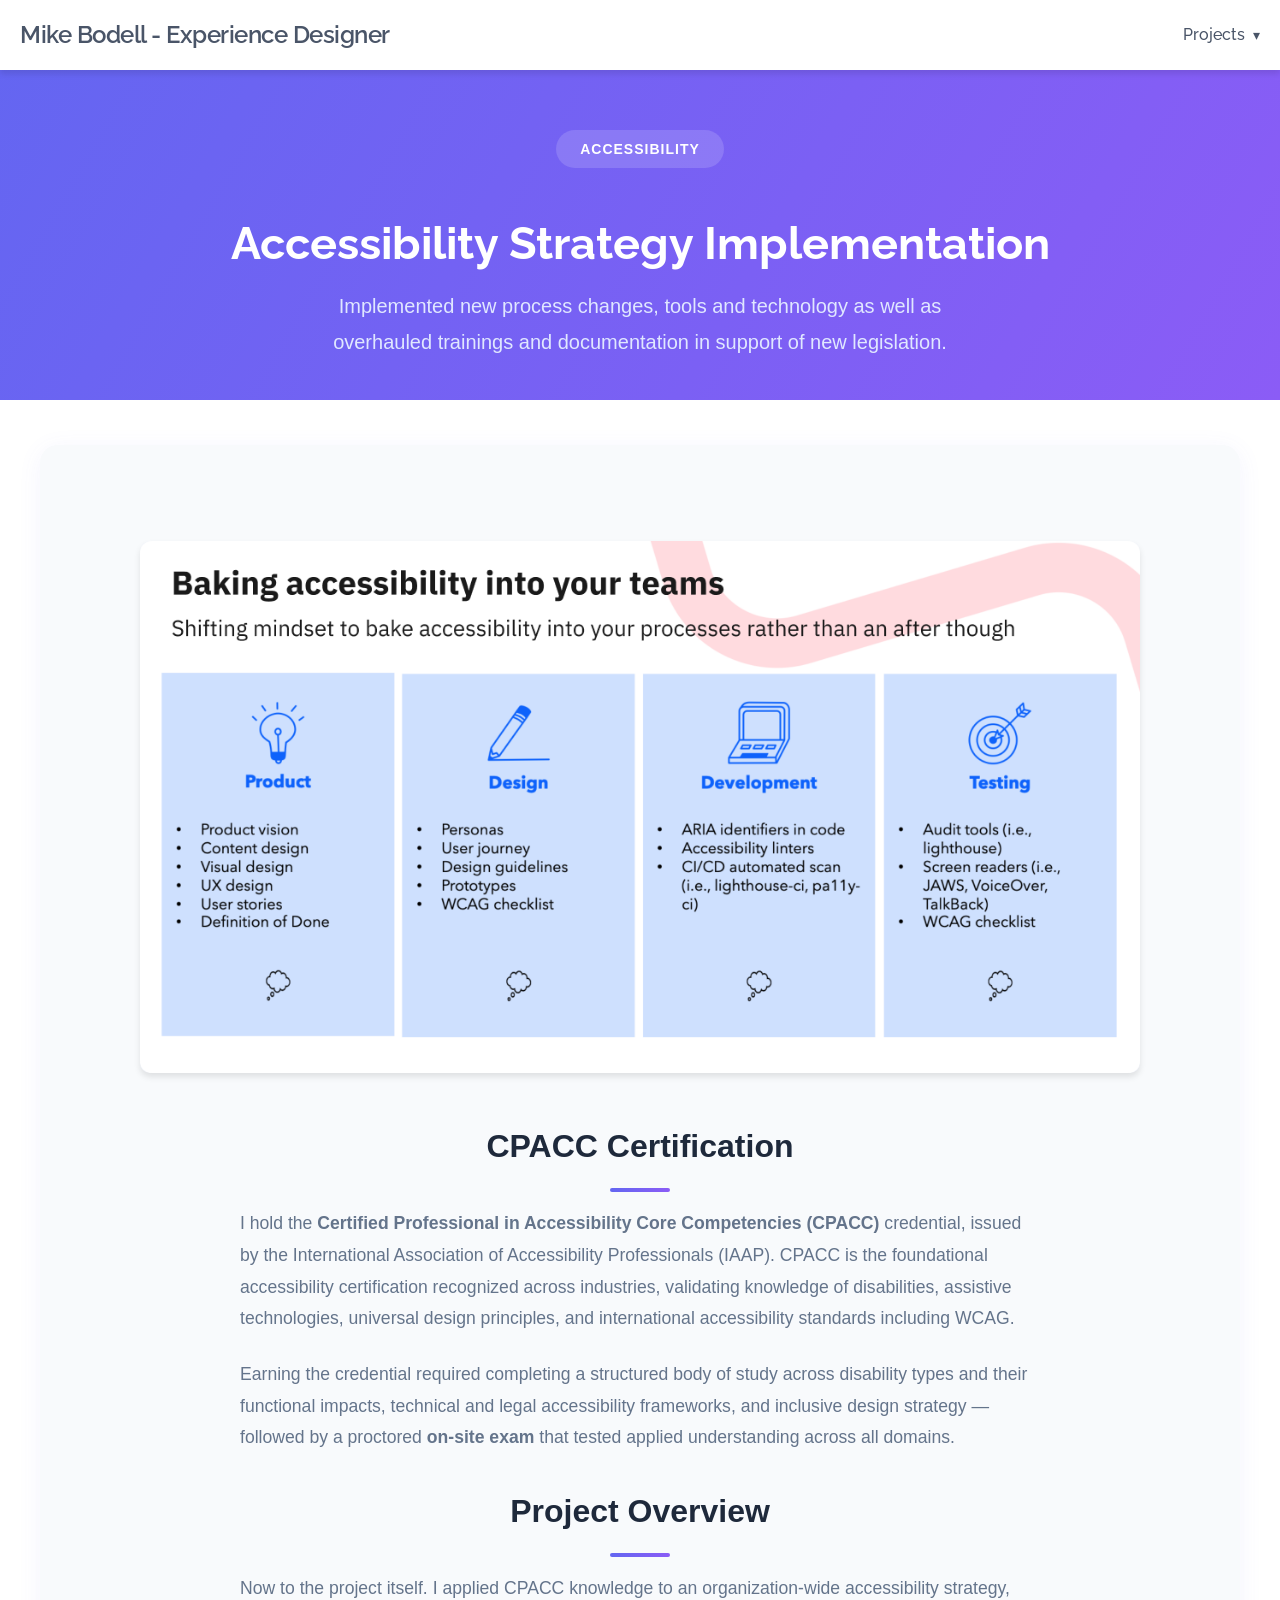
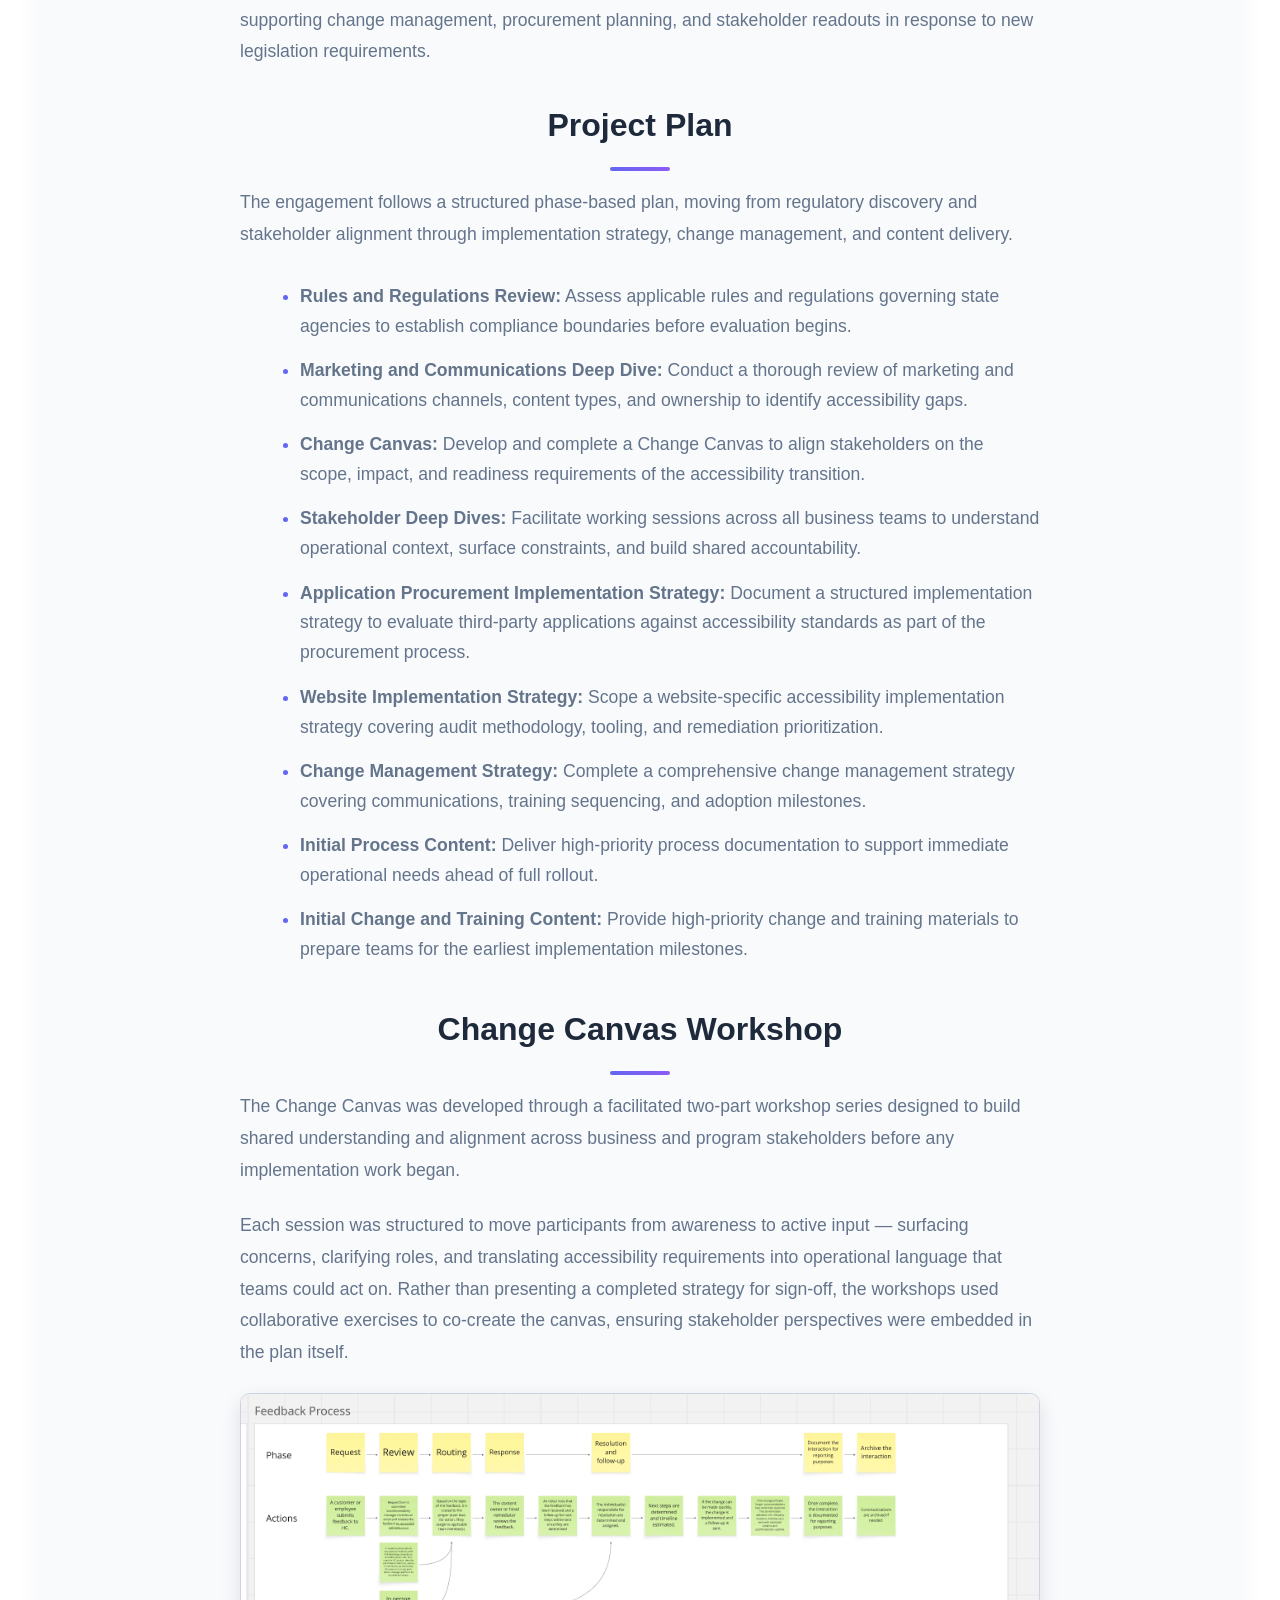
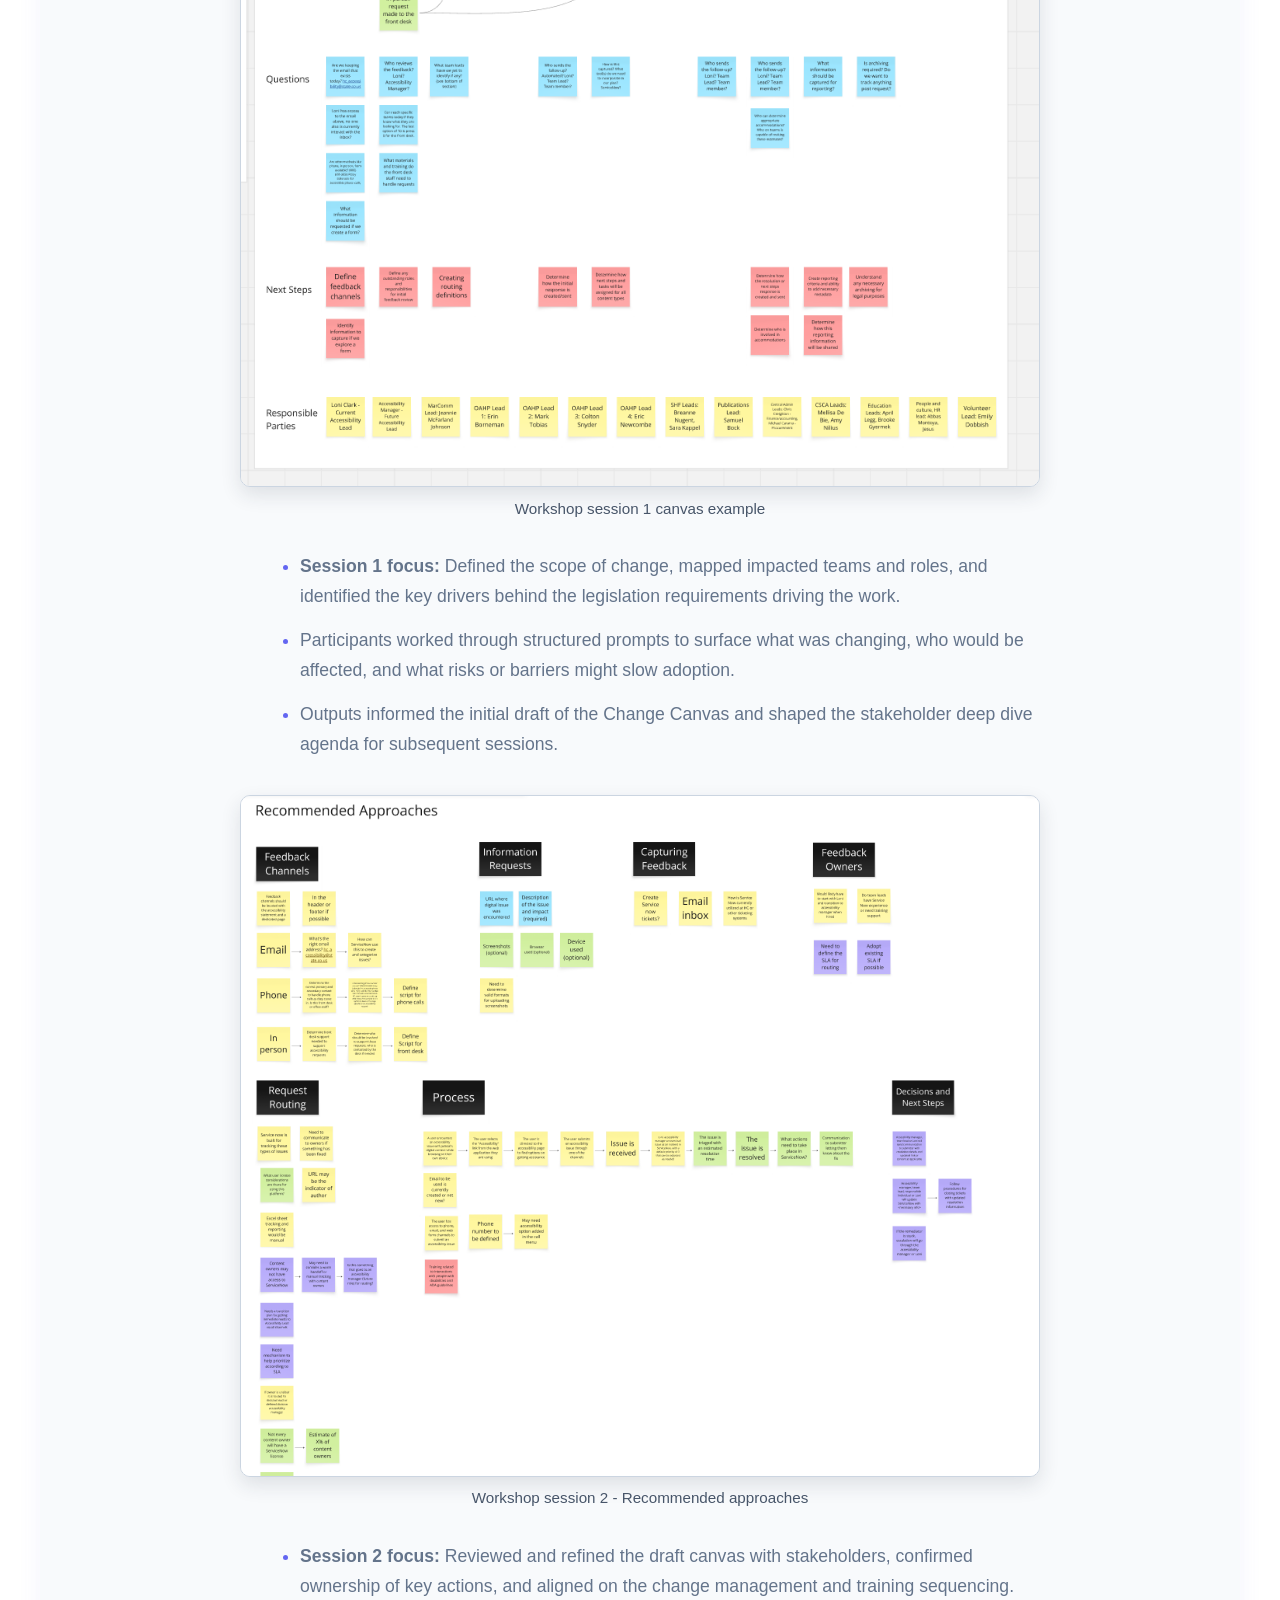
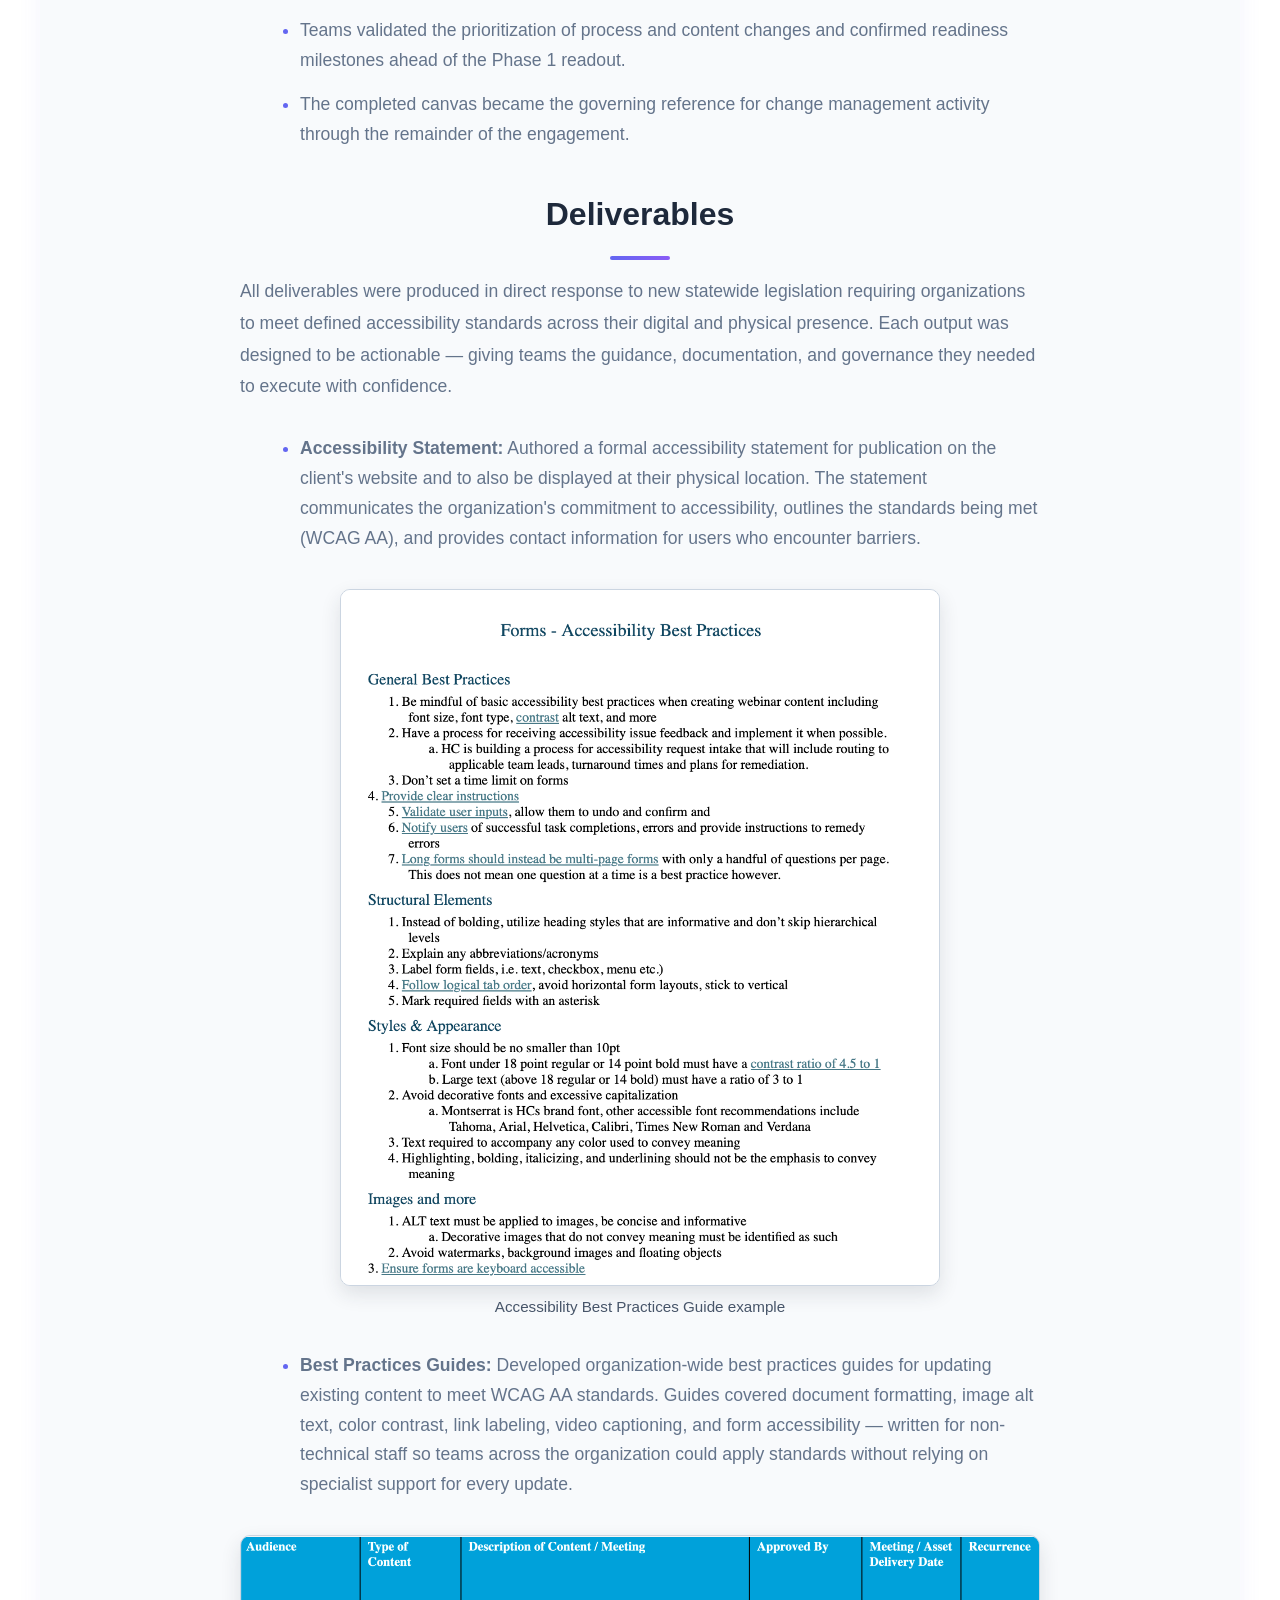
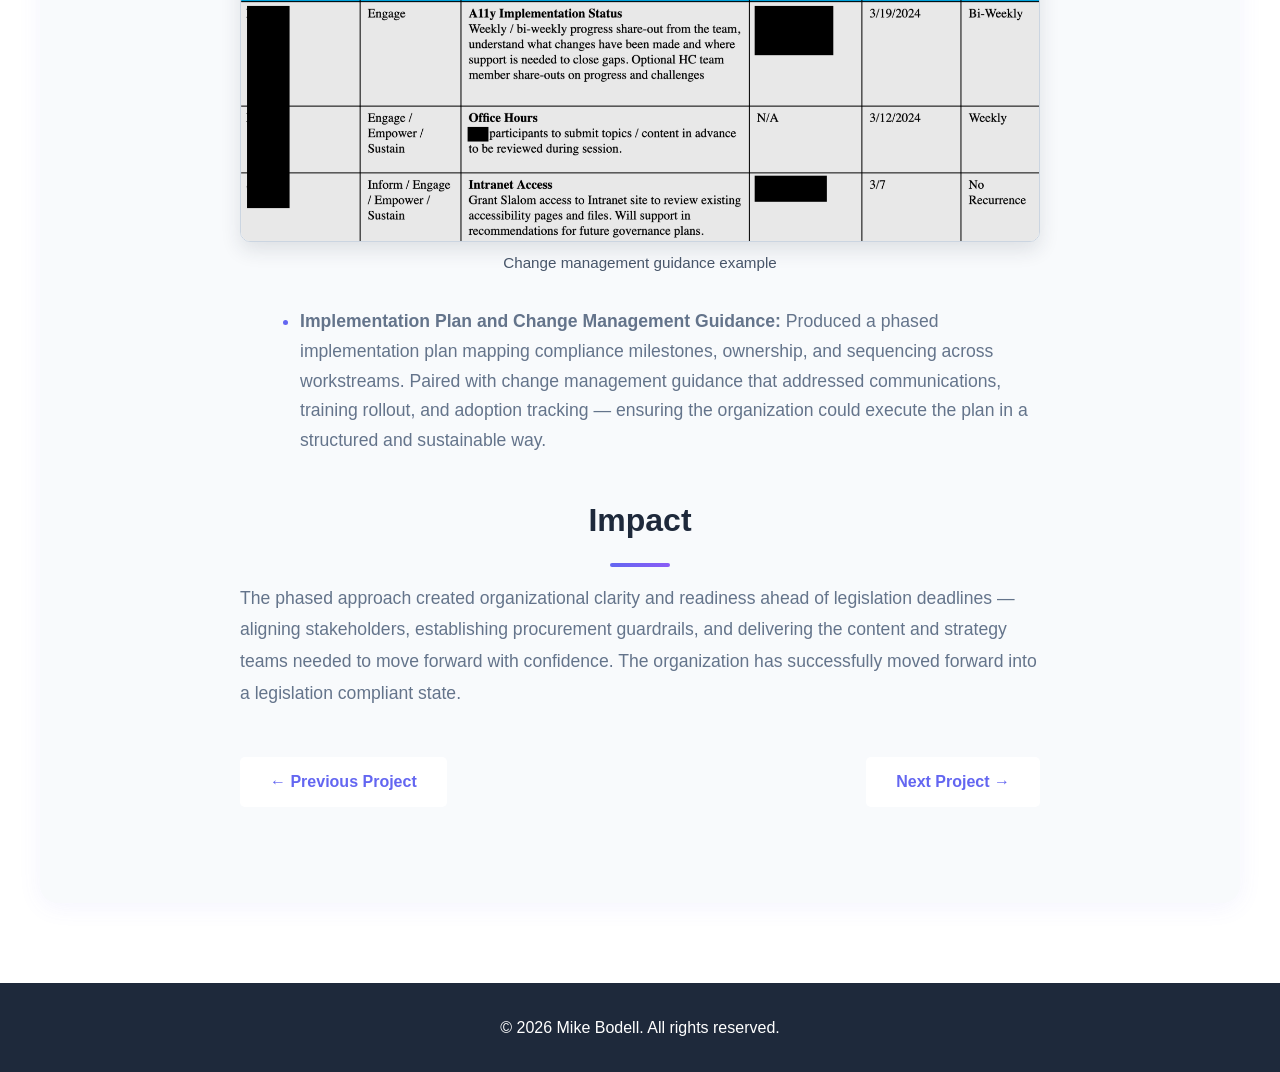
==== commit 75832e8c: "Update project dropdown labels and aerospace page content" ====
--- a/project-accessibility.html
+++ b/project-accessibility.html
@@ -22,12 +22,12 @@
                 <li class="nav-item-dropdown">
                     <a href="index.html#projects" class="nav-link">Projects</a>
                     <ul class="dropdown-menu">
-                        <li><a href="project-telecomm.html">Telecomm E-Commerce</a></li>
-                        <li><a href="project-realestate.html">Real Estate Tools</a></li>
-                        <li><a href="project-agriculture.html">Financial Hub</a></li>
+                        <li><a href="project-telecomm.html">Telecomm E-Commerce Site</a></li>
+                        <li><a href="project-realestate.html">Real Estate Visualization Platform</a></li>
+                        <li><a href="project-agriculture.html">Agriculture Financial Hub</a></li>
                         <li><a href="project-accessibility.html">Accessibility Strategy Implementation</a></li>
-                        <li><a href="project-publicsector.html">Salesforce Experience Cloud</a></li>
-                        <li><a href="project-aerospace.html">Aerospace App Design</a></li>
+                        <li><a href="project-publicsector.html">Public Sector Salesforce Design</a></li>
+                        <li><a href="project-aerospace.html">Aerospace Tools Design</a></li>
                     </ul>
                 </li>
 
--- a/css/styles.css
+++ b/css/styles.css
@@ -101,7 +101,7 @@
     box-shadow: 0 4px 12px rgba(0, 0, 0, 0.15);
     border-radius: 8px;
     padding: 0.5rem 0;
-    min-width: 220px;
+    min-width: 300px;
     list-style: none;
     z-index: 1000;
 }
@@ -121,6 +121,7 @@
     text-decoration: none;
     transition: var(--transition);
     font-family: 'Raleway', sans-serif;
+    white-space: nowrap;
 }
 
 .dropdown-menu a:hover {
@@ -509,8 +510,12 @@
 
 /* Project Detail Pages */
 .project-detail {
-    padding: 120px 0 80px;
+    padding: 90px 0 80px;
     min-height: 100vh;
+}
+
+.project-detail .container {
+    margin-top: -45px !important;
 }
 
 .project-header {
